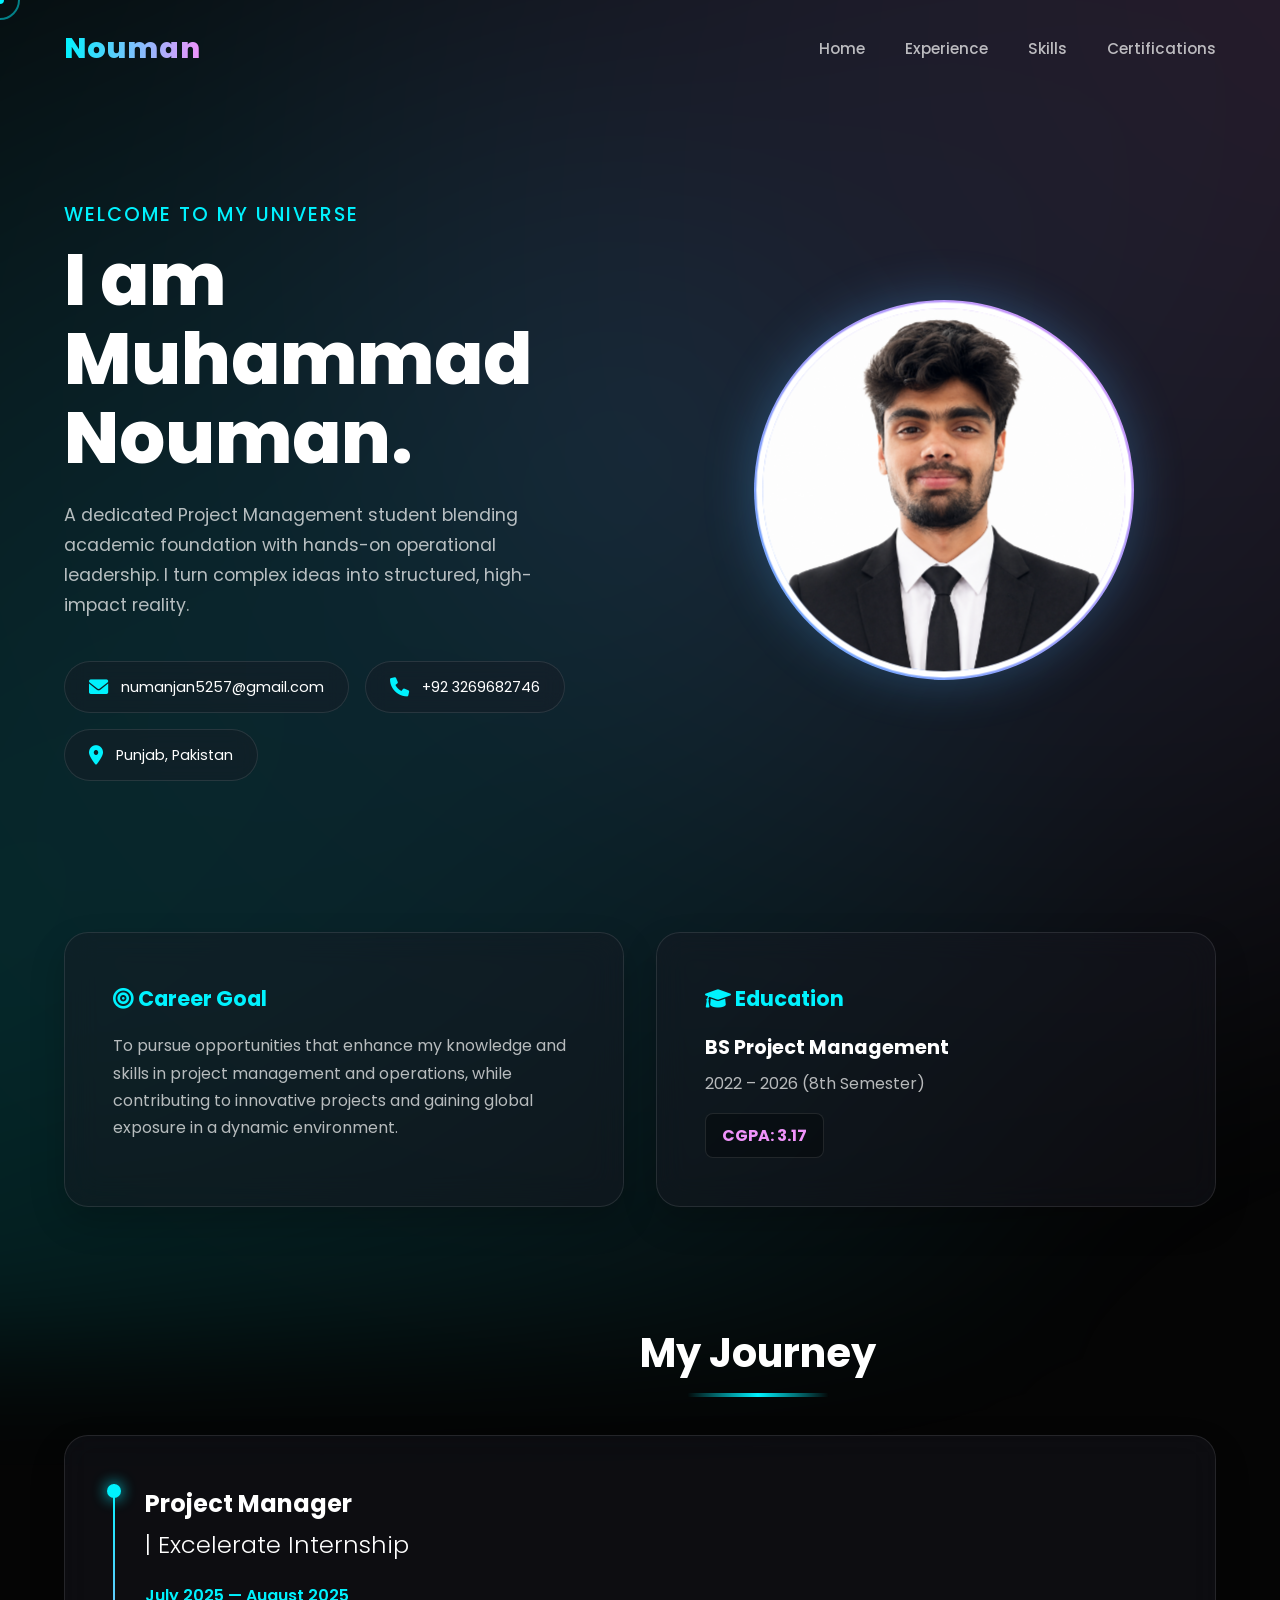
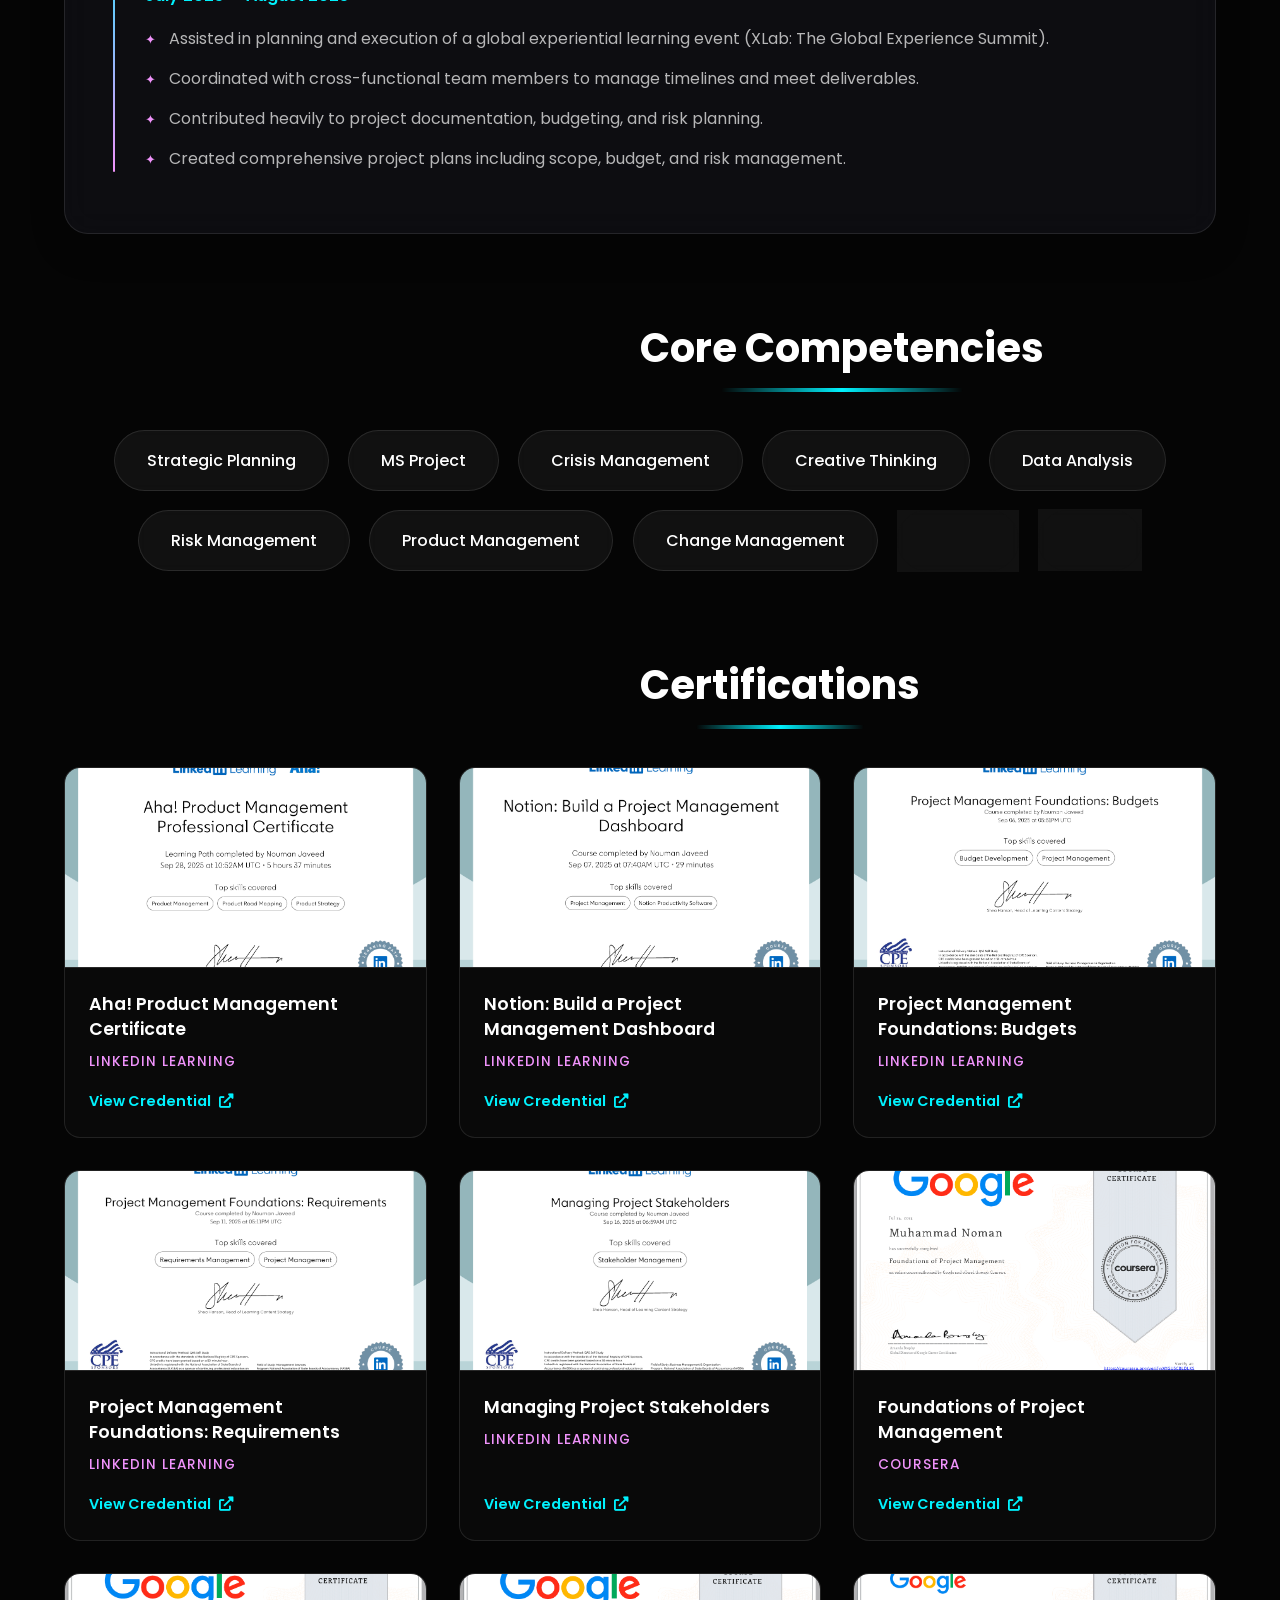
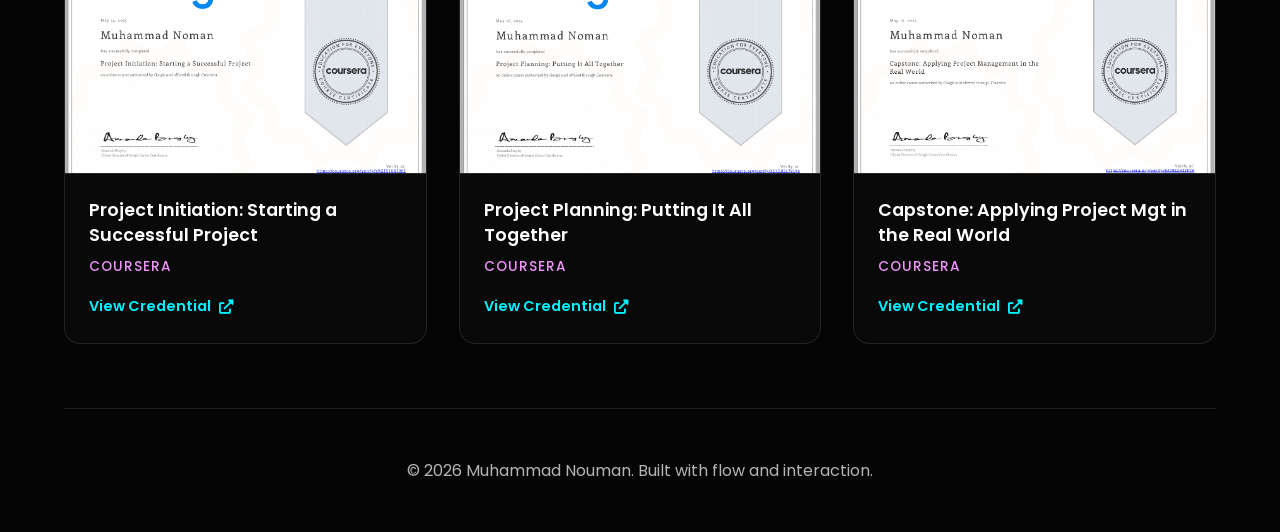
==== index.html @ cfd99d85 "Update index.html" ====
<!DOCTYPE html>
<html lang="en">
<head>
    <meta charset="UTF-8">
    <meta name="viewport" content="width=device-width, initial-scale=1.0">
    <title>Muhammad Nouman | Portfolio</title>
    <link href="https://cdnjs.cloudflare.com/ajax/libs/font-awesome/6.0.0/css/all.min.css" rel="stylesheet">
    <link href="https://fonts.googleapis.com/css2?family=Poppins:wght@300;400;500;600;700;800&display=swap" rel="stylesheet">
    <style>
        :root {
            --primary: #00f2fe;
            --secondary: #4facfe;
            --accent1: #f093fb;
            --accent2: #f5576c;
            --text-main: #ffffff;
            --text-muted: rgba(255, 255, 255, 0.7);
            --glass-bg: rgba(25, 25, 35, 0.4);
            --glass-border: rgba(255, 255, 255, 0.1);
        }

        * {
            margin: 0;
            padding: 0;
            box-sizing: border-box;
            font-family: 'Poppins', sans-serif;
            cursor: none;
        }

        html {
            scroll-behavior: smooth;
            overflow-x: hidden;
        }

        body {
            background-color: #050505;
            color: var(--text-main);
            line-height: 1.7;
            overflow-x: hidden;
            position: relative;
        }

        /* Animated Background */
        .bg-animation {
            position: fixed;
            top: -50%; left: -50%; width: 200%; height: 200%;
            background: radial-gradient(circle at 50% 50%, rgba(79, 172, 254, 0.15), transparent 60%),
                        radial-gradient(circle at 80% 20%, rgba(240, 147, 251, 0.15), transparent 50%),
                        radial-gradient(circle at 20% 80%, rgba(0, 242, 254, 0.15), transparent 50%);
            z-index: -1;
            animation: bgFlow 20s infinite linear alternate;
            filter: blur(60px);
        }

        @keyframes bgFlow {
            0% { transform: rotate(0deg) scale(1); }
            50% { transform: rotate(180deg) scale(1.2); }
            100% { transform: rotate(360deg) scale(1); }
        }

        /* Custom Interactive Cursor (Desktop Only) */
        .cursor-dot {
            width: 8px; height: 8px;
            background: var(--primary);
            border-radius: 50%;
            position: fixed;
            pointer-events: none;
            z-index: 9999;
            transform: translate(-50%, -50%);
            transition: width 0.2s, height 0.2s, background 0.2s;
        }
        .cursor-outline {
            width: 40px; height: 40px;
            border: 2px solid rgba(0, 242, 254, 0.5);
            border-radius: 50%;
            position: fixed;
            pointer-events: none;
            z-index: 9998;
            transform: translate(-50%, -50%);
            transition: width 0.2s, height 0.2s, border-color 0.2s;
            transition-timing-function: ease-out;
        }

        /* Disable custom cursor on touch devices (Mobile/Tablet) */
        @media (hover: none) and (pointer: coarse) {
            .cursor-dot, .cursor-outline { display: none !important; }
            * { cursor: auto !important; }
        }

        .container {
            max-width: 1200px;
            margin: 0 auto;
            padding: 0 1.5rem;
            position: relative;
        }

        /* Glassmorphism Header */
        header {
            position: fixed;
            top: 0; left: 0; width: 100%;
            padding: 1.5rem 0;
            z-index: 1000;
            transition: all 0.4s ease;
        }
        header.scrolled {
            background: rgba(10, 10, 15, 0.85);
            backdrop-filter: blur(20px);
            -webkit-backdrop-filter: blur(20px);
            border-bottom: 1px solid var(--glass-border);
            padding: 1rem 0;
        }
        nav {
            display: flex;
            justify-content: space-between;
            align-items: center;
        }
        .logo {
            font-size: 1.8rem;
            font-weight: 800;
            background: linear-gradient(to right, var(--primary), var(--accent1));
            -webkit-background-clip: text;
            -webkit-text-fill-color: transparent;
            letter-spacing: 1px;
        }
        .nav-links {
            display: flex;
            gap: 2.5rem;
            list-style: none;
        }
        .nav-links a {
            color: var(--text-muted);
            text-decoration: none;
            font-weight: 500;
            font-size: 0.95rem;
            transition: color 0.3s ease;
            position: relative;
        }
        .nav-links a::after {
            content: ''; position: absolute;
            bottom: -5px; left: 50%; width: 0; height: 2px;
            background: var(--primary);
            transition: all 0.3s ease;
            transform: translateX(-50%);
        }
        .nav-links a:hover { color: var(--text-main); }
        .nav-links a:hover::after { width: 100%; }

        /* Floating Hero Section */
        .hero {
            min-height: 100vh;
            display: flex;
            align-items: center;
            justify-content: space-between;
            padding-top: 80px;
            gap: 4rem;
        }

        .hero-text { flex: 1; }
        .hero-text h2 {
            font-size: 1.2rem;
            color: var(--primary);
            font-weight: 500;
            margin-bottom: 0.5rem;
            letter-spacing: 2px;
            text-transform: uppercase;
        }
        .hero-text h1 {
            font-size: 4.5rem;
            line-height: 1.1;
            font-weight: 800;
            margin-bottom: 1.5rem;
        }
        .hero-text p {
            font-size: 1.1rem;
            color: var(--text-muted);
            margin-bottom: 2.5rem;
            max-width: 90%;
        }

        .contact-pills {
            display: flex;
            flex-wrap: wrap;
            gap: 1rem;
        }
        .contact-pill {
            display: inline-flex;
            align-items: center;
            gap: 0.8rem;
            background: var(--glass-bg);
            border: 1px solid var(--glass-border);
            padding: 0.8rem 1.5rem;
            border-radius: 40px;
            font-size: 0.9rem;
            backdrop-filter: blur(10px);
            transition: all 0.3s ease;
        }
        .contact-pill i { color: var(--primary); font-size: 1.2rem; }
        .contact-pill:hover {
            transform: translateY(-5px);
            background: rgba(255, 255, 255, 0.1);
            border-color: var(--primary);
            box-shadow: 0 10px 20px rgba(0, 242, 254, 0.2);
        }

        /* 3D Interactive Profile Image */
        .hero-image-container {
            flex: 1;
            display: flex;
            justify-content: center;
            perspective: 1000px;
        }
        .profile-wrapper {
            width: 380px; height: 380px;
            border-radius: 50%;
            padding: 8px;
            background: linear-gradient(45deg, var(--primary), var(--secondary), var(--accent1), var(--accent2));
            background-size: 400% 400%;
            animation: gradientRing 8s ease infinite;
            box-shadow: 0 0 50px rgba(79, 172, 254, 0.3);
            transform-style: preserve-3d;
            transition: transform 0.1s ease;
        }
        .profile-img {
            width: 100%; height: 100%;
            border-radius: 50%;
            border: 6px solid #ffffff;
            object-fit: cover;
            transform: translateZ(30px);
        }

        /* Glass Panels */
        .section-title {
            font-size: 2.5rem;
            font-weight: 700;
            text-align: center;
            margin-bottom: 3rem;
            position: relative;
            display: inline-block;
            left: 50%;
            transform: translateX(-50%);
        }
        .section-title::after {
            content: '';
            position: absolute;
            bottom: -10px; left: 20%; width: 60%; height: 4px;
            background: linear-gradient(to right, transparent, var(--primary), transparent);
            border-radius: 2px;
        }

        .glass-panel {
            background: var(--glass-bg);
            backdrop-filter: blur(16px);
            -webkit-backdrop-filter: blur(16px);
            border: 1px solid var(--glass-border);
            border-radius: 24px;
            padding: 3rem;
            margin-bottom: 2rem;
            box-shadow: 0 15px 35px rgba(0,0,0,0.2);
            transition: transform 0.4s ease, box-shadow 0.4s ease;
        }
        .glass-panel:hover {
            transform: translateY(-5px);
            box-shadow: 0 20px 40px rgba(0, 242, 254, 0.1);
            border-color: rgba(0, 242, 254, 0.3);
        }

        /* Timeline */
        .timeline {
            position: relative;
            padding-left: 2rem;
        }
        .timeline::before {
            content: '';
            position: absolute;
            left: 0; top: 0; width: 2px; height: 100%;
            background: linear-gradient(to bottom, var(--primary), var(--accent1));
            border-radius: 2px;
        }
        .timeline-node {
            position: absolute;
            left: -6px; top: 0;
            width: 14px; height: 14px;
            background: var(--primary);
            border-radius: 50%;
            box-shadow: 0 0 15px var(--primary);
        }
        .timeline-content h3 { font-size: 1.5rem; margin-bottom: 0.2rem; }
        .timeline-content span { color: var(--primary); font-weight: 600; display: block; margin-bottom: 1rem; }
        .timeline-content ul { list-style: none; color: var(--text-muted); }
        .timeline-content li { margin-bottom: 0.8rem; position: relative; padding-left: 1.5rem; }
        .timeline-content li::before {
            content: '✦'; position: absolute; left: 0; color: var(--accent1); font-size: 0.8rem; top: 4px;
        }

        /* Skills */
        .skills-wrapper {
            display: flex;
            flex-wrap: wrap;
            gap: 1.2rem;
            justify-content: center;
        }
        .skill-bubble {
            background: rgba(255, 255, 255, 0.05);
            border: 1px solid rgba(255, 255, 255, 0.1);
            padding: 1rem 2rem;
            border-radius: 50px;
            font-size: 1rem;
            font-weight: 500;
            transition: all 0.4s cubic-bezier(0.175, 0.885, 0.32, 1.275);
            backdrop-filter: blur(5px);
        }
        .skill-bubble:hover {
            background: var(--primary);
            color: #000;
            transform: scale(1.1) translateY(-5px);
            box-shadow: 0 10px 20px rgba(0, 242, 254, 0.4);
            border-color: transparent;
        }

        /* Image-Ready Certifications Grid */
        .cert-grid {
            display: grid;
            grid-template-columns: repeat(auto-fit, minmax(320px, 1fr));
            gap: 2rem;
        }
        .cert-card {
            background: rgba(255, 255, 255, 0.02);
            border: 1px solid var(--glass-border);
            border-radius: 16px;
            overflow: hidden;
            display: flex;
            flex-direction: column;
            transition: all 0.4s ease;
        }
        .cert-card:hover {
            background: rgba(255, 255, 255, 0.05);
            transform: translateY(-8px);
            border-color: var(--accent1);
            box-shadow: 0 15px 30px rgba(240, 147, 251, 0.15);
        }
        
        .cert-image-wrapper {
            width: 100%;
            height: 200px;
            overflow: hidden;
            border-bottom: 1px solid var(--glass-border);
            position: relative;
            background-color: #111; 
            display: flex;
            align-items: center;
            justify-content: center;
        }
        
        .cert-image-wrapper i {
            font-size: 3rem;
            color: rgba(255,255,255,0.2);
            position: absolute;
            z-index: 1;
        }

        .cert-image-wrapper img {
            width: 100%;
            height: 100%;
            object-fit: cover;
            position: relative;
            z-index: 2;
            transition: transform 0.5s ease;
        }

        .cert-card:hover .cert-image-wrapper img {
            transform: scale(1.08);
        }

        .cert-info { 
            padding: 1.5rem; 
            display: flex;
            flex-direction: column;
            flex: 1;
        }
        .cert-info h4 { 
            font-size: 1.1rem; 
            font-weight: 600; 
            line-height: 1.4; 
            margin-bottom: 0.5rem; 
        }
        .cert-info p { 
            font-size: 0.85rem; 
            color: var(--accent1); 
            text-transform: uppercase; 
            letter-spacing: 1px; 
            font-weight: 500; 
            margin-bottom: 1rem;
        }
        
        .cert-link {
            margin-top: auto;
            display: inline-flex;
            align-items: center;
            gap: 0.5rem;
            color: var(--primary);
            text-decoration: none;
            font-size: 0.9rem;
            font-weight: 600;
            transition: color 0.3s;
        }
        .cert-link:hover {
            color: var(--text-main);
        }

        /* Scroll Animations */
        .reveal {
            opacity: 0;
            transform: translateY(40px);
            transition: all 0.8s cubic-bezier(0.16, 1, 0.3, 1);
        }
        .reveal.active {
            opacity: 1;
            transform: translateY(0);
        }
        .delay-1 { transition-delay: 0.1s; }
        .delay-2 { transition-delay: 0.2s; }

        footer {
            text-align: center;
            padding: 3rem 0;
            color: var(--text-muted);
            border-top: 1px solid var(--glass-border);
            margin-top: 4rem;
        }

        /* MOBILE RESPONSIVENESS FIXES */
        @media (max-width: 992px) {
            .hero { flex-direction: column-reverse; text-align: center; padding-top: 120px; gap: 2.5rem; }
            .hero-text p { max-width: 100%; margin: 0 auto 2rem auto; }
            .contact-pills { justify-content: center; }
            .nav-links { display: none; }
            .profile-wrapper { width: 300px; height: 300px; margin: 0 auto; }
            .grid-2-col { grid-template-columns: 1fr !important; }
        }

        @media (max-width: 768px) {
            .hero-text h1 { font-size: 3rem; }
            .section-title { font-size: 2rem; }
            .glass-panel { padding: 1.5rem; }
            .profile-wrapper { width: 250px; height: 250px; }
            .cert-grid { grid-template-columns: 1fr; }
            .timeline-content h3 { font-size: 1.2rem; }
        }
    </style>
</head>
<body>

    <div class="bg-animation"></div>

    <div class="cursor-dot" id="cursor-dot"></div>
    <div class="cursor-outline" id="cursor-outline"></div>

    <header id="header">
        <div class="container">
            <nav>
                <div class="logo">Nouman</div>
                <ul class="nav-links">
                    <li><a href="#home" class="hover-target">Home</a></li>
                    <li><a href="#experience" class="hover-target">Experience</a></li>
                    <li><a href="#skills" class="hover-target">Skills</a></li>
                    <li><a href="#certifications" class="hover-target">Certifications</a></li>
                </ul>
            </nav>
        </div>
    </header>

    <div class="container">
        <section class="hero" id="home">
            <div class="hero-text">
                <h2 class="reveal">Welcome to my universe</h2>
                <h1 class="reveal delay-1">I am Muhammad <br>Nouman.</h1>
                <p class="reveal delay-2">A dedicated Project Management student blending academic foundation with hands-on operational leadership. I turn complex ideas into structured, high-impact reality.</p>
                
                <div class="contact-pills reveal delay-2">
                    <a href="mailto:numanjan5257@gmail.com" style="text-decoration: none; color: inherit;">
                        <div class="contact-pill hover-target"><i class="fas fa-envelope"></i> numanjan5257@gmail.com</div>
                    </a>
                    <div class="contact-pill hover-target"><i class="fas fa-phone"></i> +92 3269682746</div>
                    <div class="contact-pill hover-target"><i class="fas fa-map-marker-alt"></i> Punjab, Pakistan</div>
                </div>
            </div>
            
            <div class="hero-image-container reveal">
                <div class="profile-wrapper" id="tilt-profile">
                    <img src="nouman.jpg" alt="Muhammad Nouman" class="profile-img">
                </div>
            </div>
        </section>

        <div class="grid-2-col" style="display: grid; grid-template-columns: 1fr 1fr; gap: 2rem; margin-top: 2rem;">
            <div class="glass-panel reveal hover-target">
                <h3 style="color: var(--primary); margin-bottom: 1rem; font-size: 1.3rem;"><i class="fas fa-bullseye"></i> Career Goal</h3>
                <p style="color: var(--text-muted);">To pursue opportunities that enhance my knowledge and skills in project management and operations, while contributing to innovative projects and gaining global exposure in a dynamic environment.</p>
            </div>
            <div class="glass-panel reveal delay-1 hover-target">
                <h3 style="color: var(--primary); margin-bottom: 1rem; font-size: 1.3rem;"><i class="fas fa-graduation-cap"></i> Education</h3>
                <h4 style="font-size: 1.2rem; margin-bottom: 0.3rem;">BS Project Management</h4>
                <p style="color: var(--text-muted); margin-bottom: 1rem;">2022 – 2026 (8th Semester)</p>
                <div style="background: rgba(0,0,0,0.3); padding: 0.5rem 1rem; border-radius: 8px; display: inline-block; border: 1px solid var(--glass-border);">
                    <span style="color: var(--accent1); font-weight: bold;">CGPA: 3.17</span>
                </div>
            </div>
        </div>

        <section style="margin-top: 5rem;" id="experience">
            <h2 class="section-title reveal">My Journey</h2>
            <div class="glass-panel reveal">
                <div class="timeline">
                    <div class="timeline-node"></div>
                    <div class="timeline-content">
                        <h3>Project Manager <span style="color: white; font-weight: 300;">| Excelerate Internship</span></h3>
                        <span>July 2025 — August 2025</span>
                        <ul>
                            <li>Assisted in planning and execution of a global experiential learning event (XLab: The Global Experience Summit).</li>
                            <li>Coordinated with cross-functional team members to manage timelines and meet deliverables.</li>
                            <li>Contributed heavily to project documentation, budgeting, and risk planning.</li>
                            <li>Created comprehensive project plans including scope, budget, and risk management.</li>
                        </ul>
                    </div>
                </div>
            </div>
        </section>

        <section style="margin-top: 5rem;" id="skills">
            <h2 class="section-title reveal">Core Competencies</h2>
            <div class="skills-wrapper reveal delay-1">
                <div class="skill-bubble hover-target">Strategic Planning</div>
                <div class="skill-bubble hover-target">MS Project</div>
                <div class="skill-bubble hover-target">Crisis Management</div>
                <div class="skill-bubble hover-target">Creative Thinking</div>
                <div class="skill-bubble hover-target">Data Analysis</div>
                <div class="skill-bubble hover-target">Risk Management</div>
                <div class="skill-bubble hover-target">Product Management</div>
                <div class="skill-bubble hover-target">Change Management</div>
                <div class="skill-bubble hover-target" style="border-color: var(--accent1);">English</div>
                <div class="skill-bubble hover-target" style="border-color: var(--accent1);">Urdu</div>
            </div>
        </section>

        <section style="margin-top: 5rem;" id="certifications">
            <h2 class="section-title reveal">Certifications</h2>
            <div class="cert-grid">
                
                <div class="cert-card reveal hover-target">
                    <div class="cert-image-wrapper">
                        <i class="fas fa-image"></i>
                        <img src="Cert1.jpg" alt="Aha! Product Management Certificate" onerror="this.style.display='none'"> 
                    </div>
                    <div class="cert-info">
                        <h4>Aha! Product Management Certificate</h4>
                        <p>LinkedIn Learning</p>
                        <a href="#" class="cert-link hover-target">View Credential <i class="fas fa-external-link-alt"></i></a>
                    </div>
                </div>

                <div class="cert-card reveal delay-1 hover-target">
                    <div class="cert-image-wrapper">
                        <i class="fas fa-image"></i>
                        <img src="Cert2.jpg" alt="Notion Dashboard Certificate" onerror="this.style.display='none'">
                    </div>
                    <div class="cert-info">
                        <h4>Notion: Build a Project Management Dashboard</h4>
                        <p>LinkedIn Learning</p>
                        <a href="#" class="cert-link hover-target">View Credential <i class="fas fa-external-link-alt"></i></a>
                    </div>
                </div>

                <div class="cert-card reveal delay-2 hover-target">
                    <div class="cert-image-wrapper">
                        <i class="fas fa-image"></i>
                        <img src="Cert3.jpg" alt="Budgets Certificate" onerror="this.style.display='none'">
                    </div>
                    <div class="cert-info">
                        <h4>Project Management Foundations: Budgets</h4>
                        <p>LinkedIn Learning</p>
                        <a href="#" class="cert-link hover-target">View Credential <i class="fas fa-external-link-alt"></i></a>
                    </div>
                </div>

                <div class="cert-card reveal hover-target">
                    <div class="cert-image-wrapper">
                        <i class="fas fa-image"></i>
                        <img src="Cert4.jpg" alt="Requirements Certificate" onerror="this.style.display='none'">
                    </div>
                    <div class="cert-info">
                        <h4>Project Management Foundations: Requirements</h4>
                        <p>LinkedIn Learning</p>
                        <a href="#" class="cert-link hover-target">View Credential <i class="fas fa-external-link-alt"></i></a>
                    </div>
                </div>

                <div class="cert-card reveal delay-1 hover-target">
                    <div class="cert-image-wrapper">
                        <i class="fas fa-image"></i>
                        <img src="Cert5.jpg" alt="Stakeholders Certificate" onerror="this.style.display='none'">
                    </div>
                    <div class="cert-info">
                        <h4>Managing Project Stakeholders</h4>
                        <p>LinkedIn Learning</p>
                        <a href="#" class="cert-link hover-target">View Credential <i class="fas fa-external-link-alt"></i></a>
                    </div>
                </div>

                <div class="cert-card reveal delay-2 hover-target">
                    <div class="cert-image-wrapper">
                        <i class="fas fa-image"></i>
                        <img src="Cert6.jpg" alt="Foundations Coursera Certificate" onerror="this.style.display='none'">
                    </div>
                    <div class="cert-info">
                        <h4>Foundations of Project Management</h4>
                        <p>Coursera</p>
                        <a href="#" class="cert-link hover-target">View Credential <i class="fas fa-external-link-alt"></i></a>
                    </div>
                </div>

                <div class="cert-card reveal hover-target">
                    <div class="cert-image-wrapper">
                        <i class="fas fa-image"></i>
                        <img src="Cert7.jpg" alt="Project Initiation Certificate" onerror="this.style.display='none'">
                    </div>
                    <div class="cert-info">
                        <h4>Project Initiation: Starting a Successful Project</h4>
                        <p>Coursera</p>
                        <a href="#" class="cert-link hover-target">View Credential <i class="fas fa-external-link-alt"></i></a>
                    </div>
                </div>

                <div class="cert-card reveal delay-1 hover-target">
                    <div class="cert-image-wrapper">
                        <i class="fas fa-image"></i>
                        <img src="Cert8.jpg" alt="Project Planning Certificate" onerror="this.style.display='none'">
                    </div>
                    <div class="cert-info">
                        <h4>Project Planning: Putting It All Together</h4>
                        <p>Coursera</p>
                        <a href="#" class="cert-link hover-target">View Credential <i class="fas fa-external-link-alt"></i></a>
                    </div>
                </div>

                <div class="cert-card reveal delay-2 hover-target">
                    <div class="cert-image-wrapper">
                        <i class="fas fa-image"></i>
                        <img src="Cert9.jpg" alt="Capstone Certificate" onerror="this.style.display='none'">
                    </div>
                    <div class="cert-info">
                        <h4>Capstone: Applying Project Mgt in the Real World</h4>
                        <p>Coursera</p>
                        <a href="#" class="cert-link hover-target">View Credential <i class="fas fa-external-link-alt"></i></a>
                    </div>
                </div>

            </div>
        </section>

        <footer>
            <p>© 2026 Muhammad Nouman. Built with flow and interaction.</p>
        </footer>
    </div>

    <script>
        // Check if device is touch screen
        const isTouchDevice = ('ontouchstart' in window) || (navigator.maxTouchPoints > 0) || (navigator.msMaxTouchPoints > 0);

        // 1. Custom Cursor Logic (Only run if not on touch device)
        if (!isTouchDevice) {
            const cursorDot = document.getElementById("cursor-dot");
            const cursorOutline = document.getElementById("cursor-outline");
            const hoverTargets = document.querySelectorAll('.hover-target, a, .skill-bubble');

            window.addEventListener("mousemove", function (e) {
                const posX = e.clientX;
                const posY = e.clientY;
                cursorDot.style.left = `${posX}px`;
                cursorDot.style.top = `${posY}px`;
                cursorOutline.animate({ left: `${posX}px`, top: `${posY}px` }, { duration: 500, fill: "forwards" });
            });

            hoverTargets.forEach(target => {
                target.addEventListener("mouseenter", () => {
                    cursorOutline.style.width = "60px";
                    cursorOutline.style.height = "60px";
                    cursorOutline.style.borderColor = "rgba(240, 147, 251, 0.8)";
                    cursorDot.style.transform = "translate(-50%, -50%) scale(1.5)";
                });
                target.addEventListener("mouseleave", () => {
                    cursorOutline.style.width = "40px";
                    cursorOutline.style.height = "40px";
                    cursorOutline.style.borderColor = "rgba(0, 242, 254, 0.5)";
                    cursorDot.style.transform = "translate(-50%, -50%) scale(1)";
                });
            });

            // 2. 3D Tilt Effect on Profile Picture (Desktop Only)
            const profileCard = document.getElementById('tilt-profile');
            const container = document.querySelector('.hero-image-container');

            container.addEventListener('mousemove', (e) => {
                const rect = profileCard.getBoundingClientRect();
                const x = e.clientX - rect.left;
                const y = e.clientY - rect.top; 
                const centerX = rect.width / 2;
                const centerY = rect.height / 2;
                const rotateX = ((y - centerY) / centerY) * -15;
                const rotateY = ((x - centerX) / centerX) * 15;
                profileCard.style.transform = `rotateX(${rotateX}deg) rotateY(${rotateY}deg)`;
            });

            container.addEventListener('mouseleave', () => {
                profileCard.style.transform = `rotateX(0deg) rotateY(0deg)`;
            });
        }

        // 3. Sticky Glass Header
        window.addEventListener('scroll', () => {
            const header = document.getElementById('header');
            if (window.scrollY > 50) {
                header.classList.add('scrolled');
            } else {
                header.classList.remove('scrolled');
            }
        });

        // 4. Smooth Scroll Reveal Animations
        function reveal() {
            var reveals = document.querySelectorAll(".reveal");
            for (var i = 0; i < reveals.length; i++) {
                var windowHeight = window.innerHeight;
                var elementTop = reveals[i].getBoundingClientRect().top;
                var elementVisible = 100;
                if (elementTop < windowHeight - elementVisible) {
                    reveals[i].classList.add("active");
                }
            }
        }
        window.addEventListener("scroll", reveal);
        reveal();
    </script>
</body>
</html>
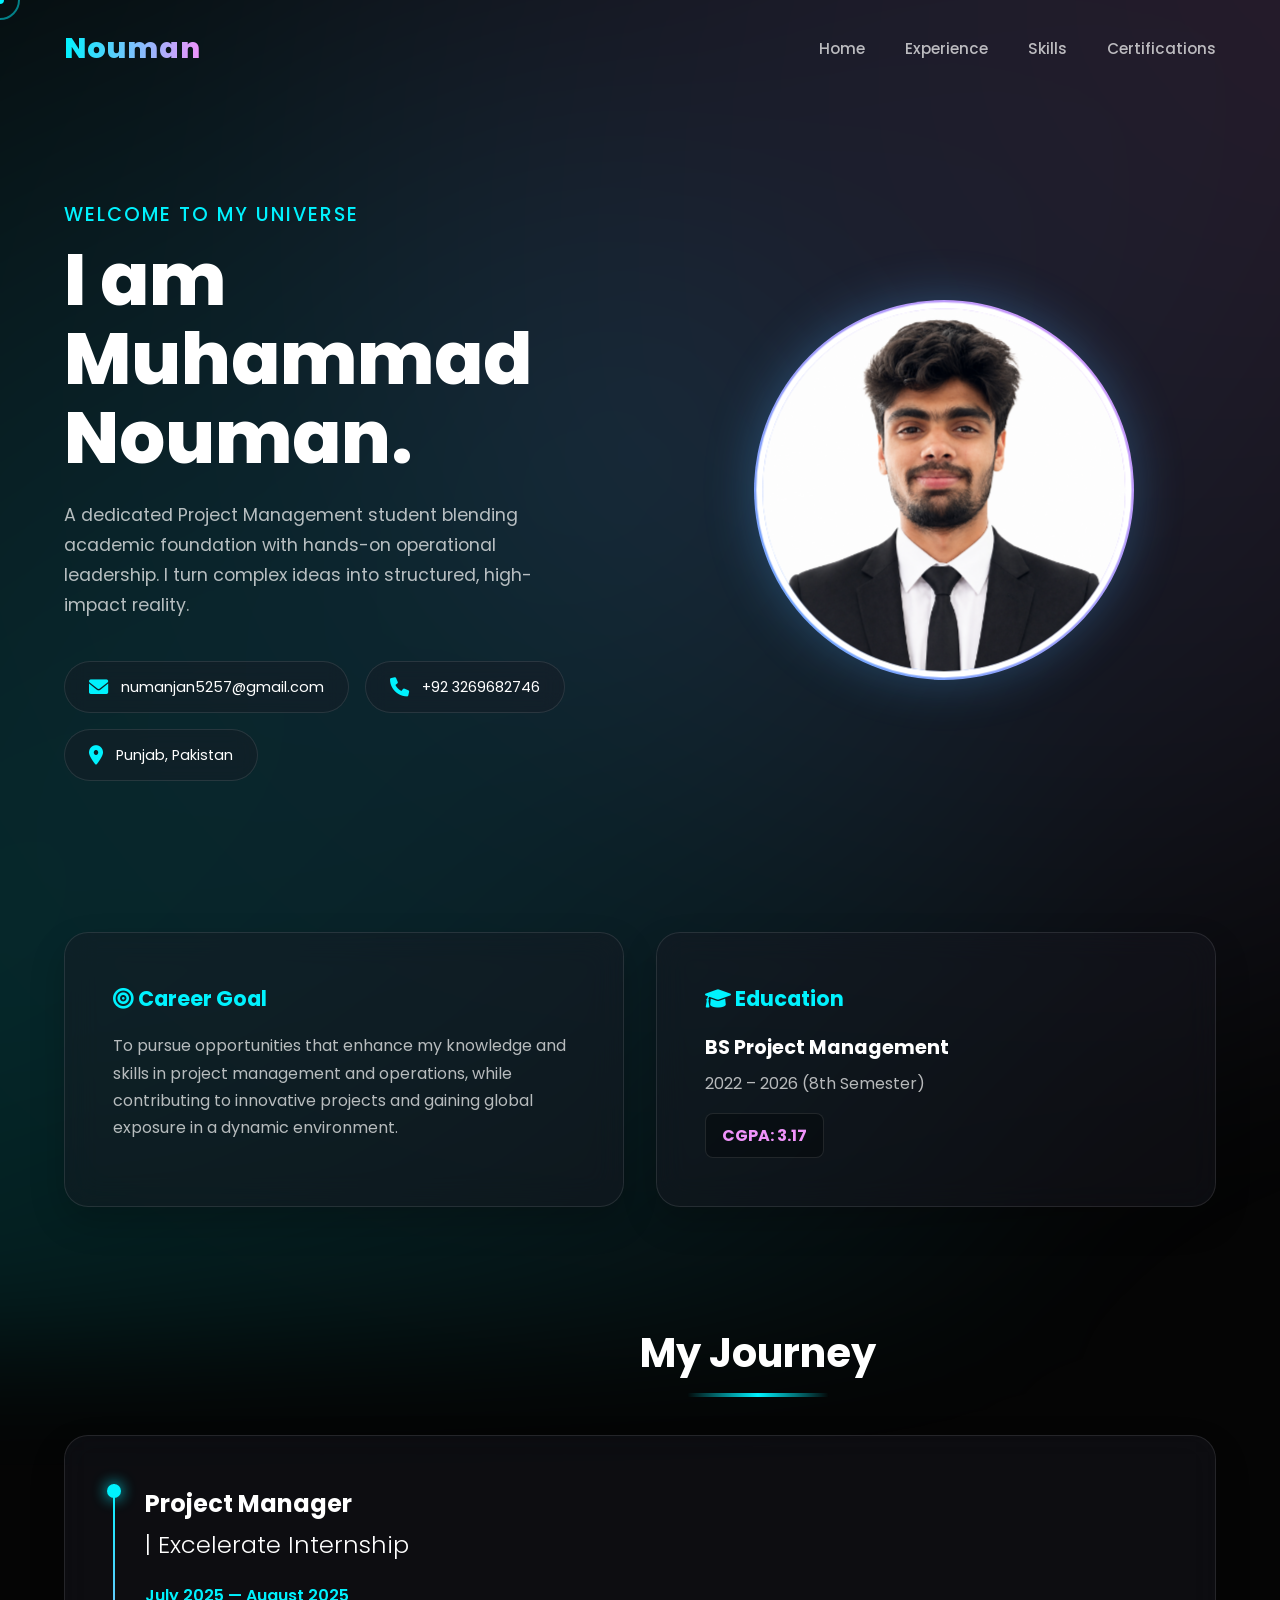
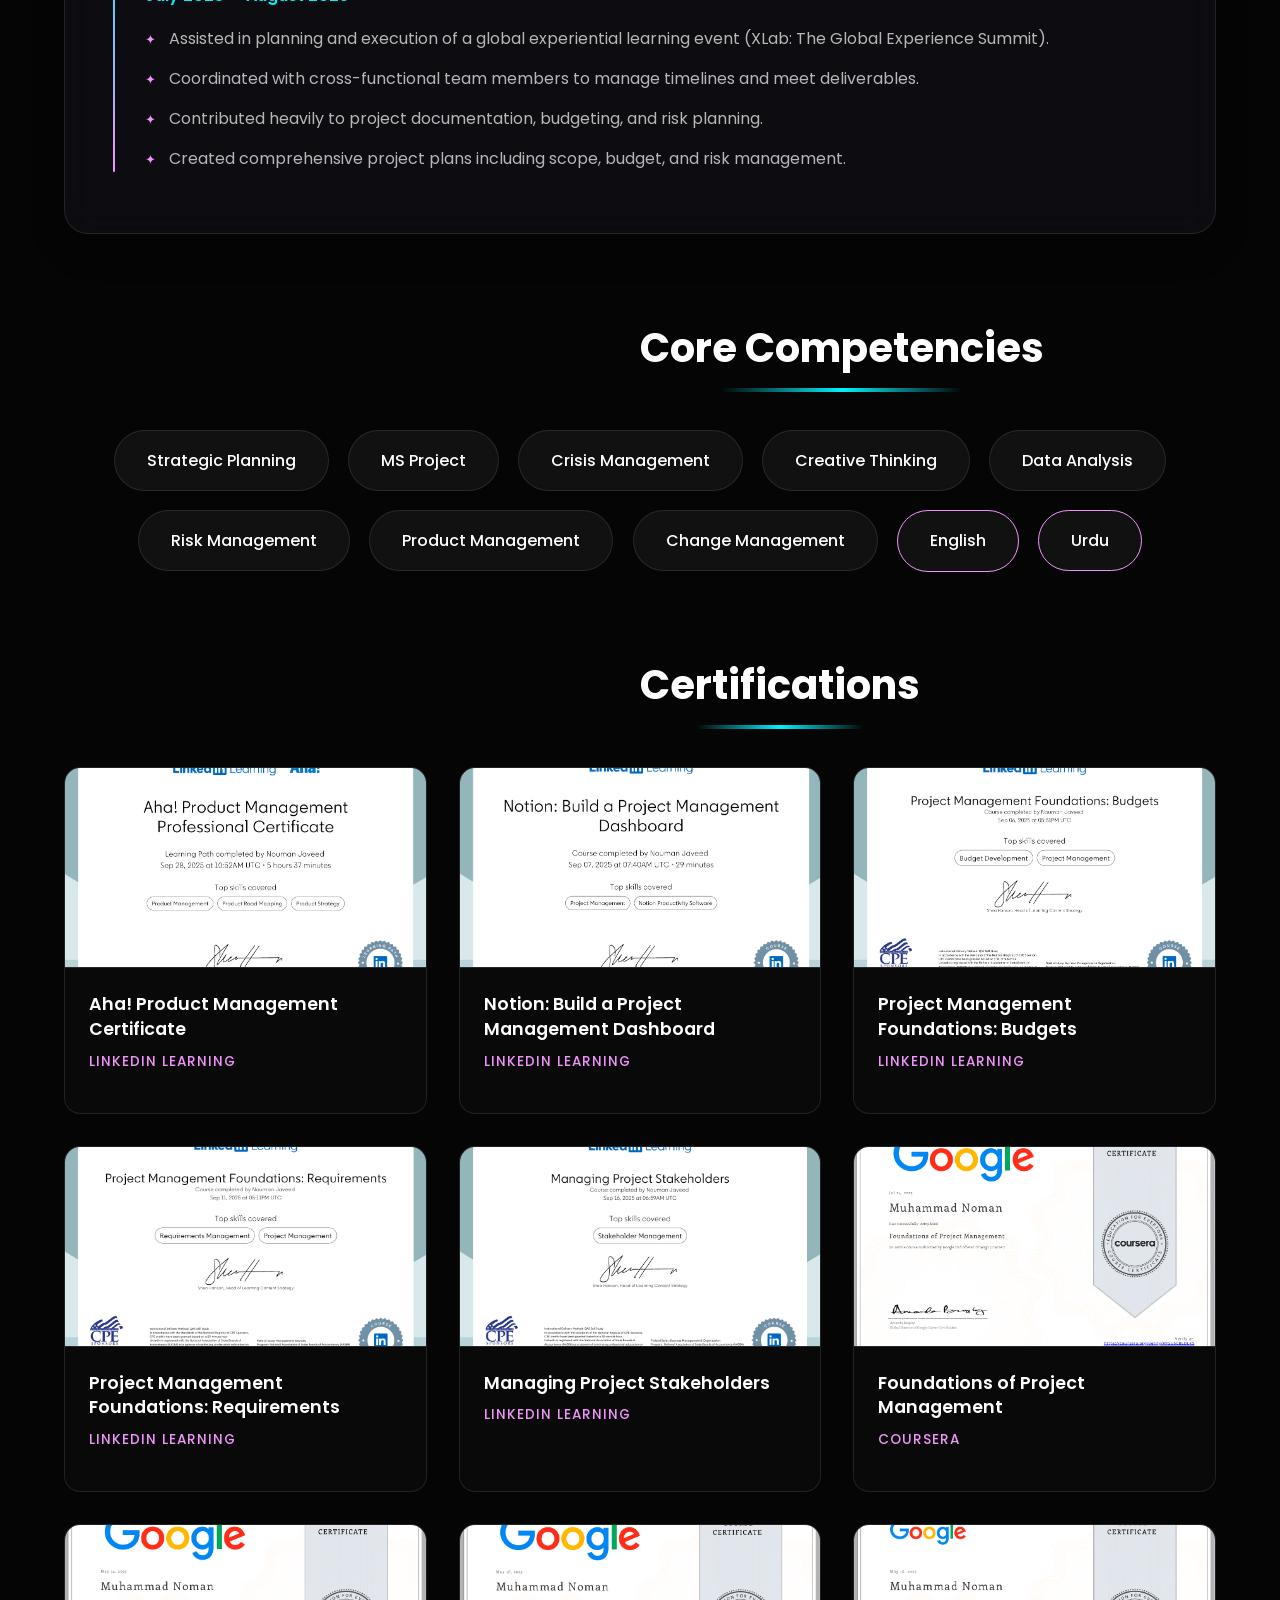
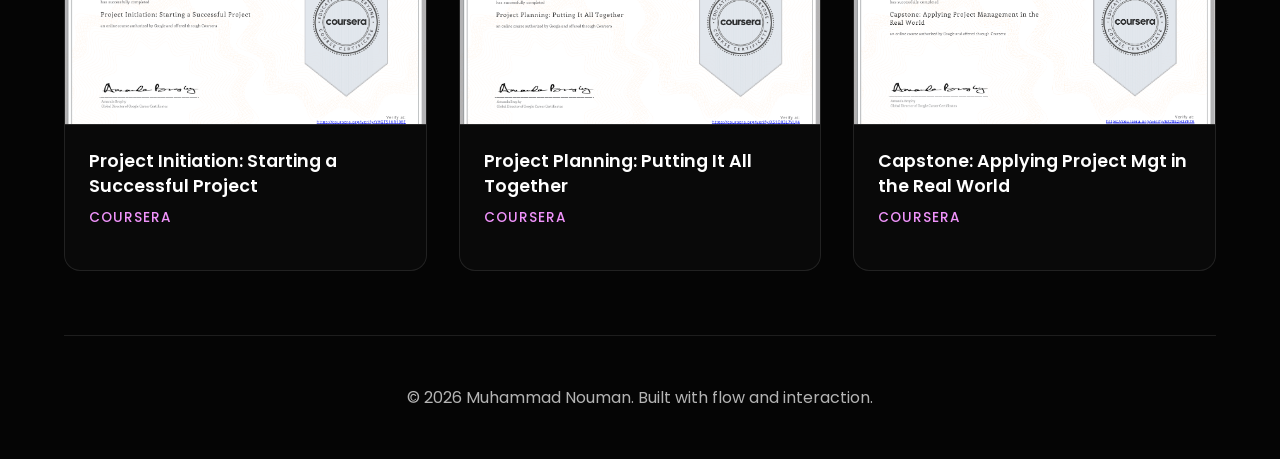
==== commit 71d6724e: "Update index.html" ====
--- a/index.html
+++ b/index.html
@@ -23,7 +23,7 @@
             padding: 0;
             box-sizing: border-box;
             font-family: 'Poppins', sans-serif;
-            cursor: none;
+            cursor: none; /* Hide default cursor for custom one on desktop */
         }
 
         html {
@@ -350,7 +350,35 @@
             justify-content: center;
         }
         
-        .cert-image-wrapper i {
+        /* New Hover Overlay for Images */
+        .cert-image-overlay {
+            position: absolute;
+            top: 0; left: 0; width: 100%; height: 100%;
+            background: rgba(0, 0, 0, 0.5);
+            display: flex;
+            align-items: center;
+            justify-content: center;
+            opacity: 0;
+            transition: opacity 0.3s ease;
+            z-index: 3;
+        }
+        
+        .cert-image-overlay i {
+            color: #fff;
+            font-size: 2.5rem;
+            transform: scale(0.5);
+            transition: transform 0.3s cubic-bezier(0.175, 0.885, 0.32, 1.275);
+        }
+
+        .cert-image-wrapper:hover .cert-image-overlay {
+            opacity: 1;
+        }
+        
+        .cert-image-wrapper:hover .cert-image-overlay i {
+            transform: scale(1);
+        }
+
+        .cert-image-wrapper .placeholder-icon {
             font-size: 3rem;
             color: rgba(255,255,255,0.2);
             position: absolute;
@@ -406,6 +434,62 @@
             color: var(--text-main);
         }
 
+        /* --- NEW MODAL (LIGHTBOX) STYLES --- */
+        .modal {
+            display: none; /* Hidden by default */
+            align-items: center;
+            justify-content: center;
+            position: fixed;
+            z-index: 10000;
+            left: 0;
+            top: 0;
+            width: 100%;
+            height: 100%;
+            background-color: rgba(0, 0, 0, 0.9);
+            backdrop-filter: blur(10px);
+            -webkit-backdrop-filter: blur(10px);
+            opacity: 0;
+            transition: opacity 0.3s ease;
+        }
+
+        .modal.show {
+            display: flex;
+            opacity: 1;
+        }
+
+        .modal-content {
+            max-width: 90%;
+            max-height: 85vh;
+            border-radius: 12px;
+            box-shadow: 0 0 40px rgba(0, 242, 254, 0.2);
+            transform: scale(0.8);
+            transition: transform 0.3s cubic-bezier(0.175, 0.885, 0.32, 1.275);
+            object-fit: contain;
+        }
+
+        .modal.show .modal-content {
+            transform: scale(1);
+        }
+
+        .close-modal {
+            position: absolute;
+            top: 30px;
+            right: 40px;
+            color: #fff;
+            font-size: 40px;
+            font-weight: bold;
+            transition: 0.3s;
+            z-index: 10001;
+        }
+
+        .close-modal:hover,
+        .close-modal:focus {
+            color: var(--primary);
+            text-decoration: none;
+            cursor: pointer;
+            transform: scale(1.2);
+        }
+
         /* Scroll Animations */
         .reveal {
             opacity: 0;
@@ -444,6 +528,7 @@
             .profile-wrapper { width: 250px; height: 250px; }
             .cert-grid { grid-template-columns: 1fr; }
             .timeline-content h3 { font-size: 1.2rem; }
+            .close-modal { top: 15px; right: 20px; font-size: 30px; } /* Adjust close button for mobile */
         }
     </style>
 </head>
@@ -546,110 +631,110 @@
             <div class="cert-grid">
                 
                 <div class="cert-card reveal hover-target">
-                    <div class="cert-image-wrapper">
-                        <i class="fas fa-image"></i>
+                    <div class="cert-image-wrapper hover-target">
+                        <i class="fas fa-image placeholder-icon"></i>
+                        <div class="cert-image-overlay"><i class="fas fa-search-plus"></i></div>
                         <img src="Cert1.jpg" alt="Aha! Product Management Certificate" onerror="this.style.display='none'"> 
                     </div>
                     <div class="cert-info">
                         <h4>Aha! Product Management Certificate</h4>
                         <p>LinkedIn Learning</p>
-                        <a href="#" class="cert-link hover-target">View Credential <i class="fas fa-external-link-alt"></i></a>
                     </div>
                 </div>
 
                 <div class="cert-card reveal delay-1 hover-target">
-                    <div class="cert-image-wrapper">
-                        <i class="fas fa-image"></i>
+                    <div class="cert-image-wrapper hover-target">
+                        <i class="fas fa-image placeholder-icon"></i>
+                        <div class="cert-image-overlay"><i class="fas fa-search-plus"></i></div>
                         <img src="Cert2.jpg" alt="Notion Dashboard Certificate" onerror="this.style.display='none'">
                     </div>
                     <div class="cert-info">
                         <h4>Notion: Build a Project Management Dashboard</h4>
                         <p>LinkedIn Learning</p>
-                        <a href="#" class="cert-link hover-target">View Credential <i class="fas fa-external-link-alt"></i></a>
                     </div>
                 </div>
 
                 <div class="cert-card reveal delay-2 hover-target">
-                    <div class="cert-image-wrapper">
-                        <i class="fas fa-image"></i>
+                    <div class="cert-image-wrapper hover-target">
+                        <i class="fas fa-image placeholder-icon"></i>
+                        <div class="cert-image-overlay"><i class="fas fa-search-plus"></i></div>
                         <img src="Cert3.jpg" alt="Budgets Certificate" onerror="this.style.display='none'">
                     </div>
                     <div class="cert-info">
                         <h4>Project Management Foundations: Budgets</h4>
                         <p>LinkedIn Learning</p>
-                        <a href="#" class="cert-link hover-target">View Credential <i class="fas fa-external-link-alt"></i></a>
                     </div>
                 </div>
 
                 <div class="cert-card reveal hover-target">
-                    <div class="cert-image-wrapper">
-                        <i class="fas fa-image"></i>
+                    <div class="cert-image-wrapper hover-target">
+                        <i class="fas fa-image placeholder-icon"></i>
+                        <div class="cert-image-overlay"><i class="fas fa-search-plus"></i></div>
                         <img src="Cert4.jpg" alt="Requirements Certificate" onerror="this.style.display='none'">
                     </div>
                     <div class="cert-info">
                         <h4>Project Management Foundations: Requirements</h4>
                         <p>LinkedIn Learning</p>
-                        <a href="#" class="cert-link hover-target">View Credential <i class="fas fa-external-link-alt"></i></a>
                     </div>
                 </div>
 
                 <div class="cert-card reveal delay-1 hover-target">
-                    <div class="cert-image-wrapper">
-                        <i class="fas fa-image"></i>
+                    <div class="cert-image-wrapper hover-target">
+                        <i class="fas fa-image placeholder-icon"></i>
+                        <div class="cert-image-overlay"><i class="fas fa-search-plus"></i></div>
                         <img src="Cert5.jpg" alt="Stakeholders Certificate" onerror="this.style.display='none'">
                     </div>
                     <div class="cert-info">
                         <h4>Managing Project Stakeholders</h4>
                         <p>LinkedIn Learning</p>
-                        <a href="#" class="cert-link hover-target">View Credential <i class="fas fa-external-link-alt"></i></a>
                     </div>
                 </div>
 
                 <div class="cert-card reveal delay-2 hover-target">
-                    <div class="cert-image-wrapper">
-                        <i class="fas fa-image"></i>
+                    <div class="cert-image-wrapper hover-target">
+                        <i class="fas fa-image placeholder-icon"></i>
+                        <div class="cert-image-overlay"><i class="fas fa-search-plus"></i></div>
                         <img src="Cert6.jpg" alt="Foundations Coursera Certificate" onerror="this.style.display='none'">
                     </div>
                     <div class="cert-info">
                         <h4>Foundations of Project Management</h4>
                         <p>Coursera</p>
-                        <a href="#" class="cert-link hover-target">View Credential <i class="fas fa-external-link-alt"></i></a>
                     </div>
                 </div>
 
                 <div class="cert-card reveal hover-target">
-                    <div class="cert-image-wrapper">
-                        <i class="fas fa-image"></i>
+                    <div class="cert-image-wrapper hover-target">
+                        <i class="fas fa-image placeholder-icon"></i>
+                        <div class="cert-image-overlay"><i class="fas fa-search-plus"></i></div>
                         <img src="Cert7.jpg" alt="Project Initiation Certificate" onerror="this.style.display='none'">
                     </div>
                     <div class="cert-info">
                         <h4>Project Initiation: Starting a Successful Project</h4>
                         <p>Coursera</p>
-                        <a href="#" class="cert-link hover-target">View Credential <i class="fas fa-external-link-alt"></i></a>
                     </div>
                 </div>
 
                 <div class="cert-card reveal delay-1 hover-target">
-                    <div class="cert-image-wrapper">
-                        <i class="fas fa-image"></i>
+                    <div class="cert-image-wrapper hover-target">
+                        <i class="fas fa-image placeholder-icon"></i>
+                        <div class="cert-image-overlay"><i class="fas fa-search-plus"></i></div>
                         <img src="Cert8.jpg" alt="Project Planning Certificate" onerror="this.style.display='none'">
                     </div>
                     <div class="cert-info">
                         <h4>Project Planning: Putting It All Together</h4>
                         <p>Coursera</p>
-                        <a href="#" class="cert-link hover-target">View Credential <i class="fas fa-external-link-alt"></i></a>
                     </div>
                 </div>
 
                 <div class="cert-card reveal delay-2 hover-target">
-                    <div class="cert-image-wrapper">
-                        <i class="fas fa-image"></i>
+                    <div class="cert-image-wrapper hover-target">
+                        <i class="fas fa-image placeholder-icon"></i>
+                        <div class="cert-image-overlay"><i class="fas fa-search-plus"></i></div>
                         <img src="Cert9.jpg" alt="Capstone Certificate" onerror="this.style.display='none'">
                     </div>
                     <div class="cert-info">
                         <h4>Capstone: Applying Project Mgt in the Real World</h4>
                         <p>Coursera</p>
-                        <a href="#" class="cert-link hover-target">View Credential <i class="fas fa-external-link-alt"></i></a>
                     </div>
                 </div>
 
@@ -661,6 +746,11 @@
         </footer>
     </div>
 
+    <div id="imageModal" class="modal">
+        <span class="close-modal">&times;</span>
+        <img class="modal-content" id="expandedImg">
+    </div>
+
     <script>
         // Check if device is touch screen
         const isTouchDevice = ('ontouchstart' in window) || (navigator.maxTouchPoints > 0) || (navigator.msMaxTouchPoints > 0);
@@ -669,7 +759,9 @@
         if (!isTouchDevice) {
             const cursorDot = document.getElementById("cursor-dot");
             const cursorOutline = document.getElementById("cursor-outline");
-            const hoverTargets = document.querySelectorAll('.hover-target, a, .skill-bubble');
+            
+            // Added .cert-image-wrapper to hover targets so the cursor expands over images
+            const hoverTargets = document.querySelectorAll('.hover-target, a, .skill-bubble, .cert-image-wrapper');
 
             window.addEventListener("mousemove", function (e) {
                 const posX = e.clientX;
@@ -737,7 +829,41 @@
             }
         }
         window.addEventListener("scroll", reveal);
-        reveal();
+        reveal(); // Trigger immediately on load
+
+        // 5. Lightbox Modal Logic for Certificates
+        const modal = document.getElementById("imageModal");
+        const modalImg = document.getElementById("expandedImg");
+        const closeBtn = document.querySelector(".close-modal");
+        
+        // Select all image wrappers
+        const certWrappers = document.querySelectorAll(".cert-image-wrapper");
+
+        certWrappers.forEach(wrapper => {
+            wrapper.addEventListener("click", function() {
+                // Find the actual image inside the clicked wrapper
+                const imgInside = this.querySelector("img");
+                
+                // Only open modal if the image source actually loaded (is not hidden)
+                if(imgInside && imgInside.style.display !== 'none') {
+                    modal.classList.add("show");
+                    modalImg.src = imgInside.src;
+                }
+            });
+        });
+
+        // Close when clicking the X
+        closeBtn.addEventListener("click", function() {
+            modal.classList.remove("show");
+        });
+
+        // Close when clicking anywhere on the dark background
+        modal.addEventListener("click", function(e) {
+            if (e.target === modal) {
+                modal.classList.remove("show");
+            }
+        });
+
     </script>
 </body>
 </html>
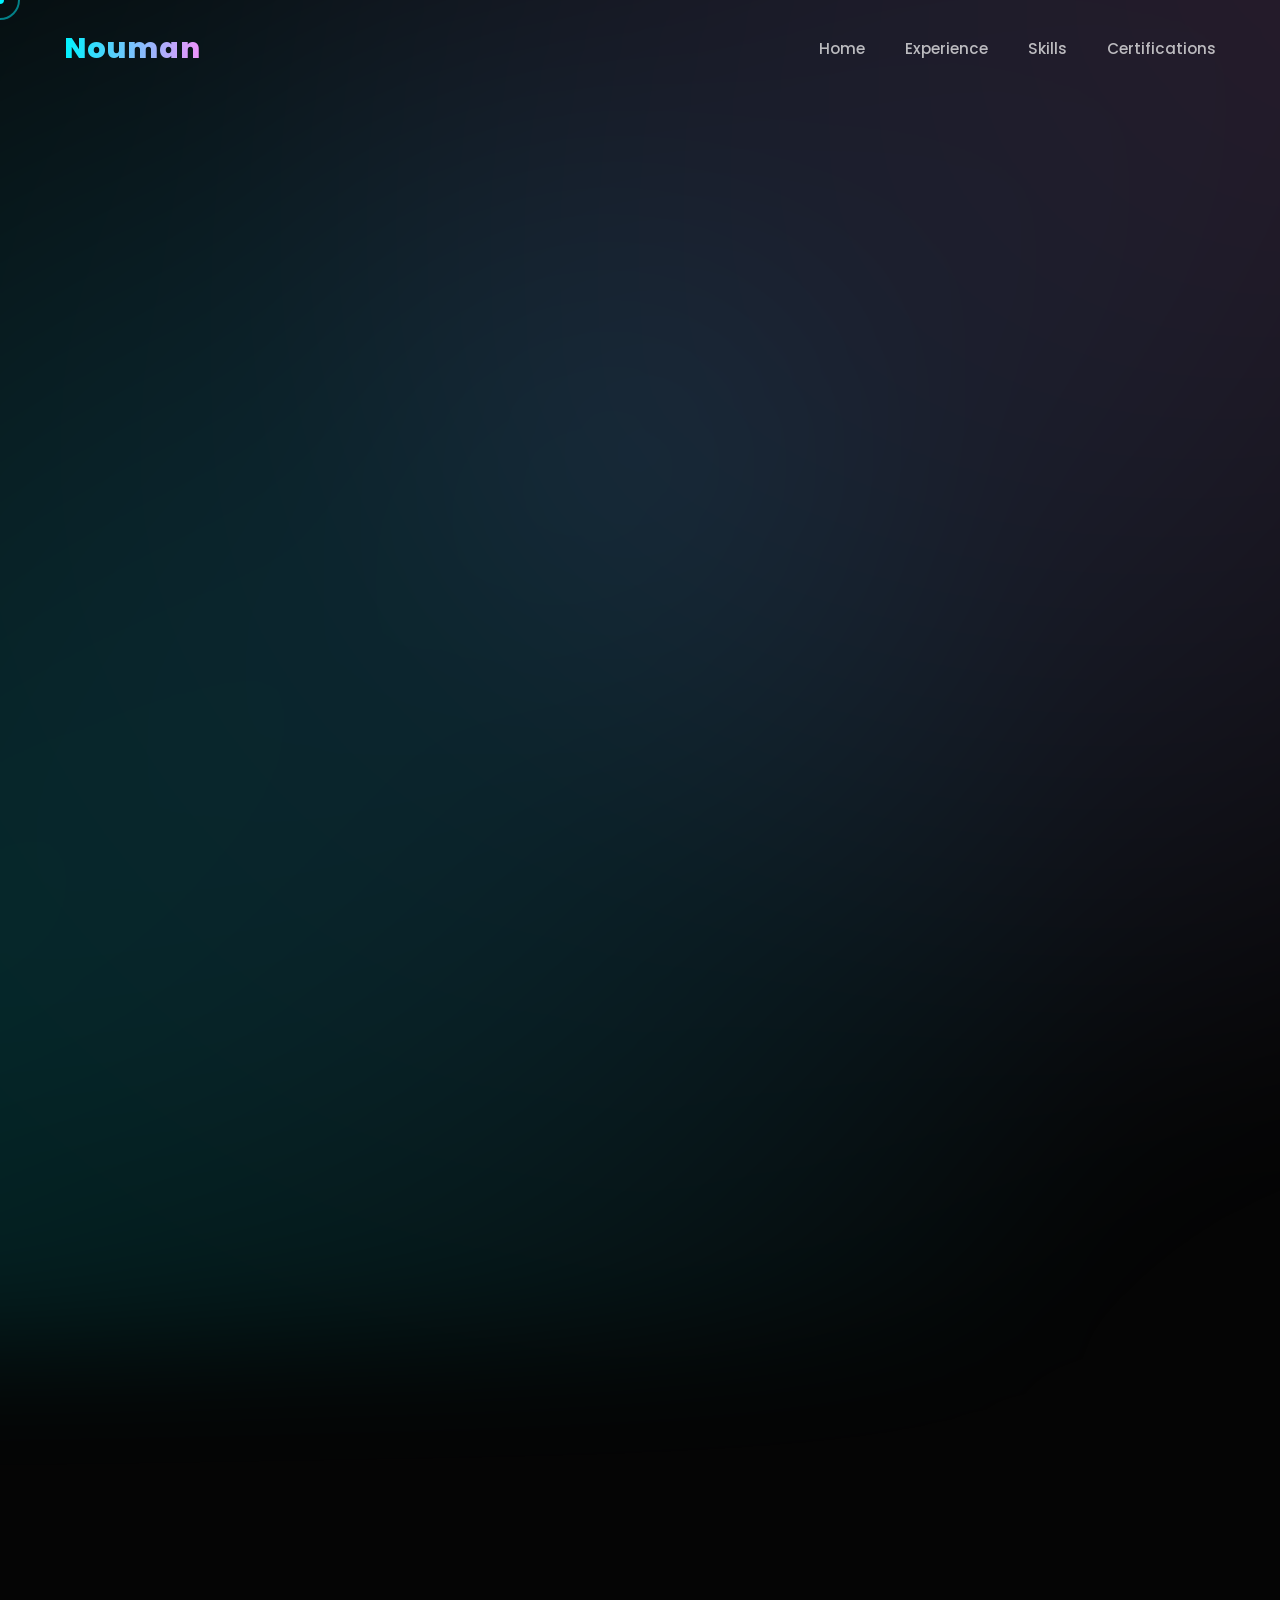
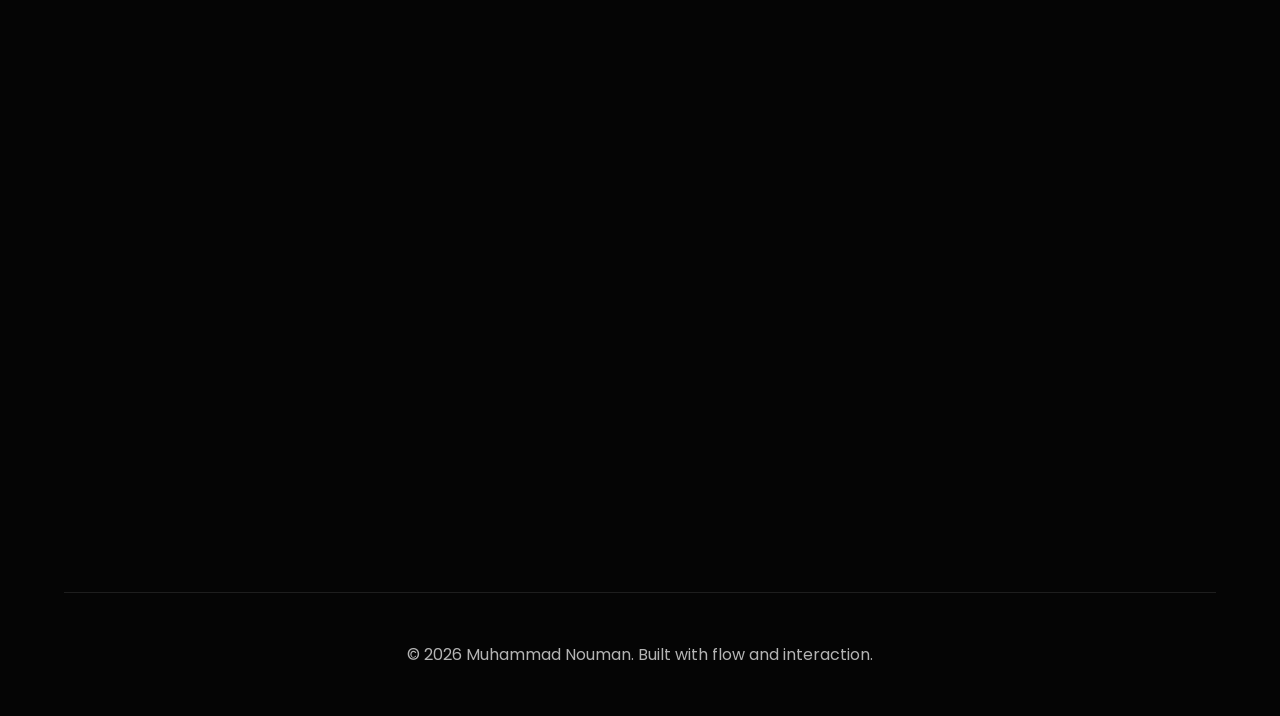
==== commit 7720f49f: "Update index.html" ====
--- a/index.html
+++ b/index.html
@@ -348,6 +348,7 @@
             display: flex;
             align-items: center;
             justify-content: center;
+            cursor: pointer;
         }
         
         /* New Hover Overlay for Images */
@@ -419,24 +420,9 @@
             margin-bottom: 1rem;
         }
         
-        .cert-link {
-            margin-top: auto;
-            display: inline-flex;
-            align-items: center;
-            gap: 0.5rem;
-            color: var(--primary);
-            text-decoration: none;
-            font-size: 0.9rem;
-            font-weight: 600;
-            transition: color 0.3s;
-        }
-        .cert-link:hover {
-            color: var(--text-main);
-        }
-
-        /* --- NEW MODAL (LIGHTBOX) STYLES --- */
+        /* MODAL (LIGHTBOX) STYLES */
         .modal {
-            display: none; /* Hidden by default */
+            display: none; 
             align-items: center;
             justify-content: center;
             position: fixed;
@@ -480,13 +466,11 @@
             font-weight: bold;
             transition: 0.3s;
             z-index: 10001;
-        }
-
-        .close-modal:hover,
-        .close-modal:focus {
+            cursor: pointer;
+        }
+
+        .close-modal:hover {
             color: var(--primary);
-            text-decoration: none;
-            cursor: pointer;
             transform: scale(1.2);
         }
 
@@ -528,7 +512,7 @@
             .profile-wrapper { width: 250px; height: 250px; }
             .cert-grid { grid-template-columns: 1fr; }
             .timeline-content h3 { font-size: 1.2rem; }
-            .close-modal { top: 15px; right: 20px; font-size: 30px; } /* Adjust close button for mobile */
+            .close-modal { top: 15px; right: 20px; font-size: 30px; }
         }
     </style>
 </head>
@@ -621,8 +605,14 @@
                 <div class="skill-bubble hover-target">Risk Management</div>
                 <div class="skill-bubble hover-target">Product Management</div>
                 <div class="skill-bubble hover-target">Change Management</div>
-                <div class="skill-bubble hover-target" style="border-color: var(--accent1);">English</div>
-                <div class="skill-bubble hover-target" style="border-color: var(--accent1);">Urdu</div>
+            </div>
+        </section>
+
+        <section style="margin-top: 5rem;" id="languages">
+            <h2 class="section-title reveal">Languages</h2>
+            <div class="skills-wrapper reveal delay-1">
+                <div class="skill-bubble hover-target" style="border-color: var(--accent1); background: rgba(240, 147, 251, 0.05);">English</div>
+                <div class="skill-bubble hover-target" style="border-color: var(--accent1); background: rgba(240, 147, 251, 0.05);">Urdu</div>
             </div>
         </section>
 
@@ -768,102 +758,4 @@
                 const posY = e.clientY;
                 cursorDot.style.left = `${posX}px`;
                 cursorDot.style.top = `${posY}px`;
-                cursorOutline.animate({ left: `${posX}px`, top: `${posY}px` }, { duration: 500, fill: "forwards" });
-            });
-
-            hoverTargets.forEach(target => {
-                target.addEventListener("mouseenter", () => {
-                    cursorOutline.style.width = "60px";
-                    cursorOutline.style.height = "60px";
-                    cursorOutline.style.borderColor = "rgba(240, 147, 251, 0.8)";
-                    cursorDot.style.transform = "translate(-50%, -50%) scale(1.5)";
-                });
-                target.addEventListener("mouseleave", () => {
-                    cursorOutline.style.width = "40px";
-                    cursorOutline.style.height = "40px";
-                    cursorOutline.style.borderColor = "rgba(0, 242, 254, 0.5)";
-                    cursorDot.style.transform = "translate(-50%, -50%) scale(1)";
-                });
-            });
-
-            // 2. 3D Tilt Effect on Profile Picture (Desktop Only)
-            const profileCard = document.getElementById('tilt-profile');
-            const container = document.querySelector('.hero-image-container');
-
-            container.addEventListener('mousemove', (e) => {
-                const rect = profileCard.getBoundingClientRect();
-                const x = e.clientX - rect.left;
-                const y = e.clientY - rect.top; 
-                const centerX = rect.width / 2;
-                const centerY = rect.height / 2;
-                const rotateX = ((y - centerY) / centerY) * -15;
-                const rotateY = ((x - centerX) / centerX) * 15;
-                profileCard.style.transform = `rotateX(${rotateX}deg) rotateY(${rotateY}deg)`;
-            });
-
-            container.addEventListener('mouseleave', () => {
-                profileCard.style.transform = `rotateX(0deg) rotateY(0deg)`;
-            });
-        }
-
-        // 3. Sticky Glass Header
-        window.addEventListener('scroll', () => {
-            const header = document.getElementById('header');
-            if (window.scrollY > 50) {
-                header.classList.add('scrolled');
-            } else {
-                header.classList.remove('scrolled');
-            }
-        });
-
-        // 4. Smooth Scroll Reveal Animations
-        function reveal() {
-            var reveals = document.querySelectorAll(".reveal");
-            for (var i = 0; i < reveals.length; i++) {
-                var windowHeight = window.innerHeight;
-                var elementTop = reveals[i].getBoundingClientRect().top;
-                var elementVisible = 100;
-                if (elementTop < windowHeight - elementVisible) {
-                    reveals[i].classList.add("active");
-                }
-            }
-        }
-        window.addEventListener("scroll", reveal);
-        reveal(); // Trigger immediately on load
-
-        // 5. Lightbox Modal Logic for Certificates
-        const modal = document.getElementById("imageModal");
-        const modalImg = document.getElementById("expandedImg");
-        const closeBtn = document.querySelector(".close-modal");
-        
-        // Select all image wrappers
-        const certWrappers = document.querySelectorAll(".cert-image-wrapper");
-
-        certWrappers.forEach(wrapper => {
-            wrapper.addEventListener("click", function() {
-                // Find the actual image inside the clicked wrapper
-                const imgInside = this.querySelector("img");
-                
-                // Only open modal if the image source actually loaded (is not hidden)
-                if(imgInside && imgInside.style.display !== 'none') {
-                    modal.classList.add("show");
-                    modalImg.src = imgInside.src;
-                }
-            });
-        });
-
-        // Close when clicking the X
-        closeBtn.addEventListener("click", function() {
-            modal.classList.remove("show");
-        });
-
-        // Close when clicking anywhere on the dark background
-        modal.addEventListener("click", function(e) {
-            if (e.target === modal) {
-                modal.classList.remove("show");
-            }
-        });
-
-    </script>
-</body>
-</html>
+                cursorOutline.animate({ left: `${posX}px`, top: `${posY}px
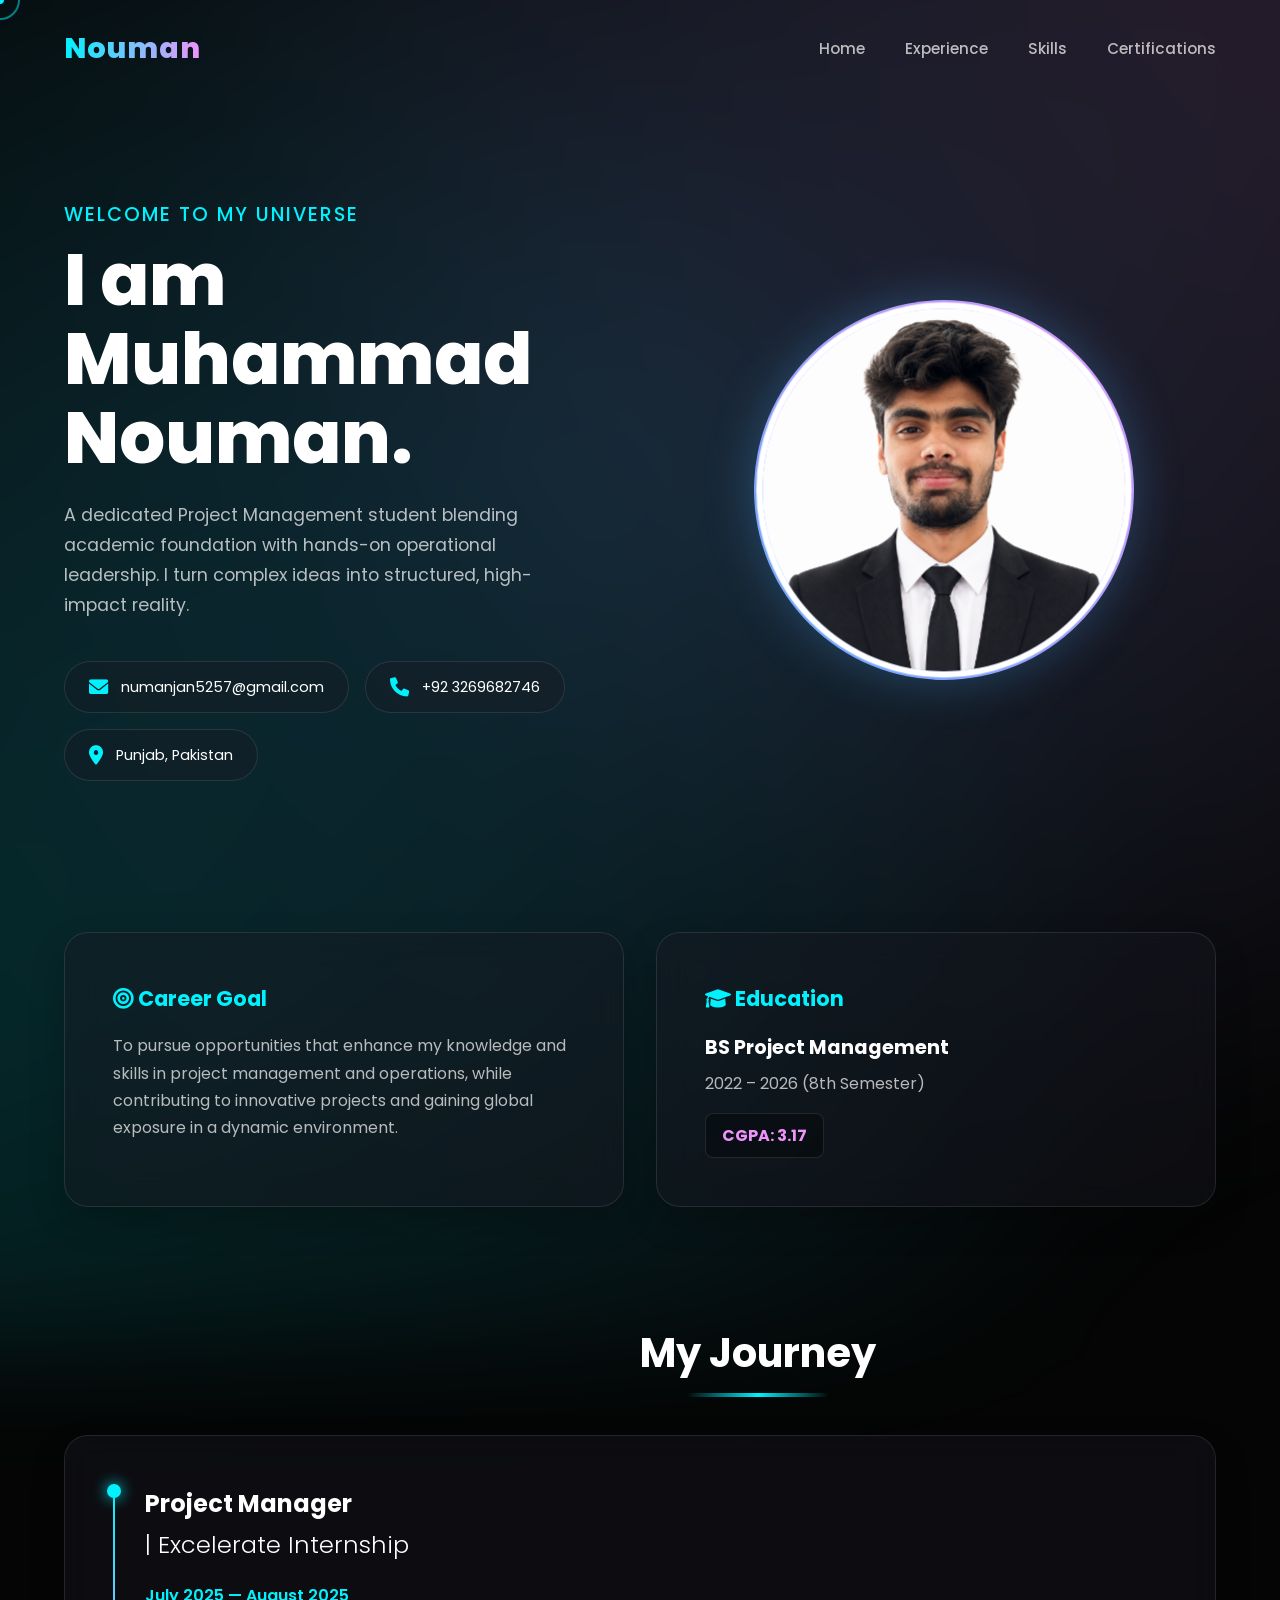
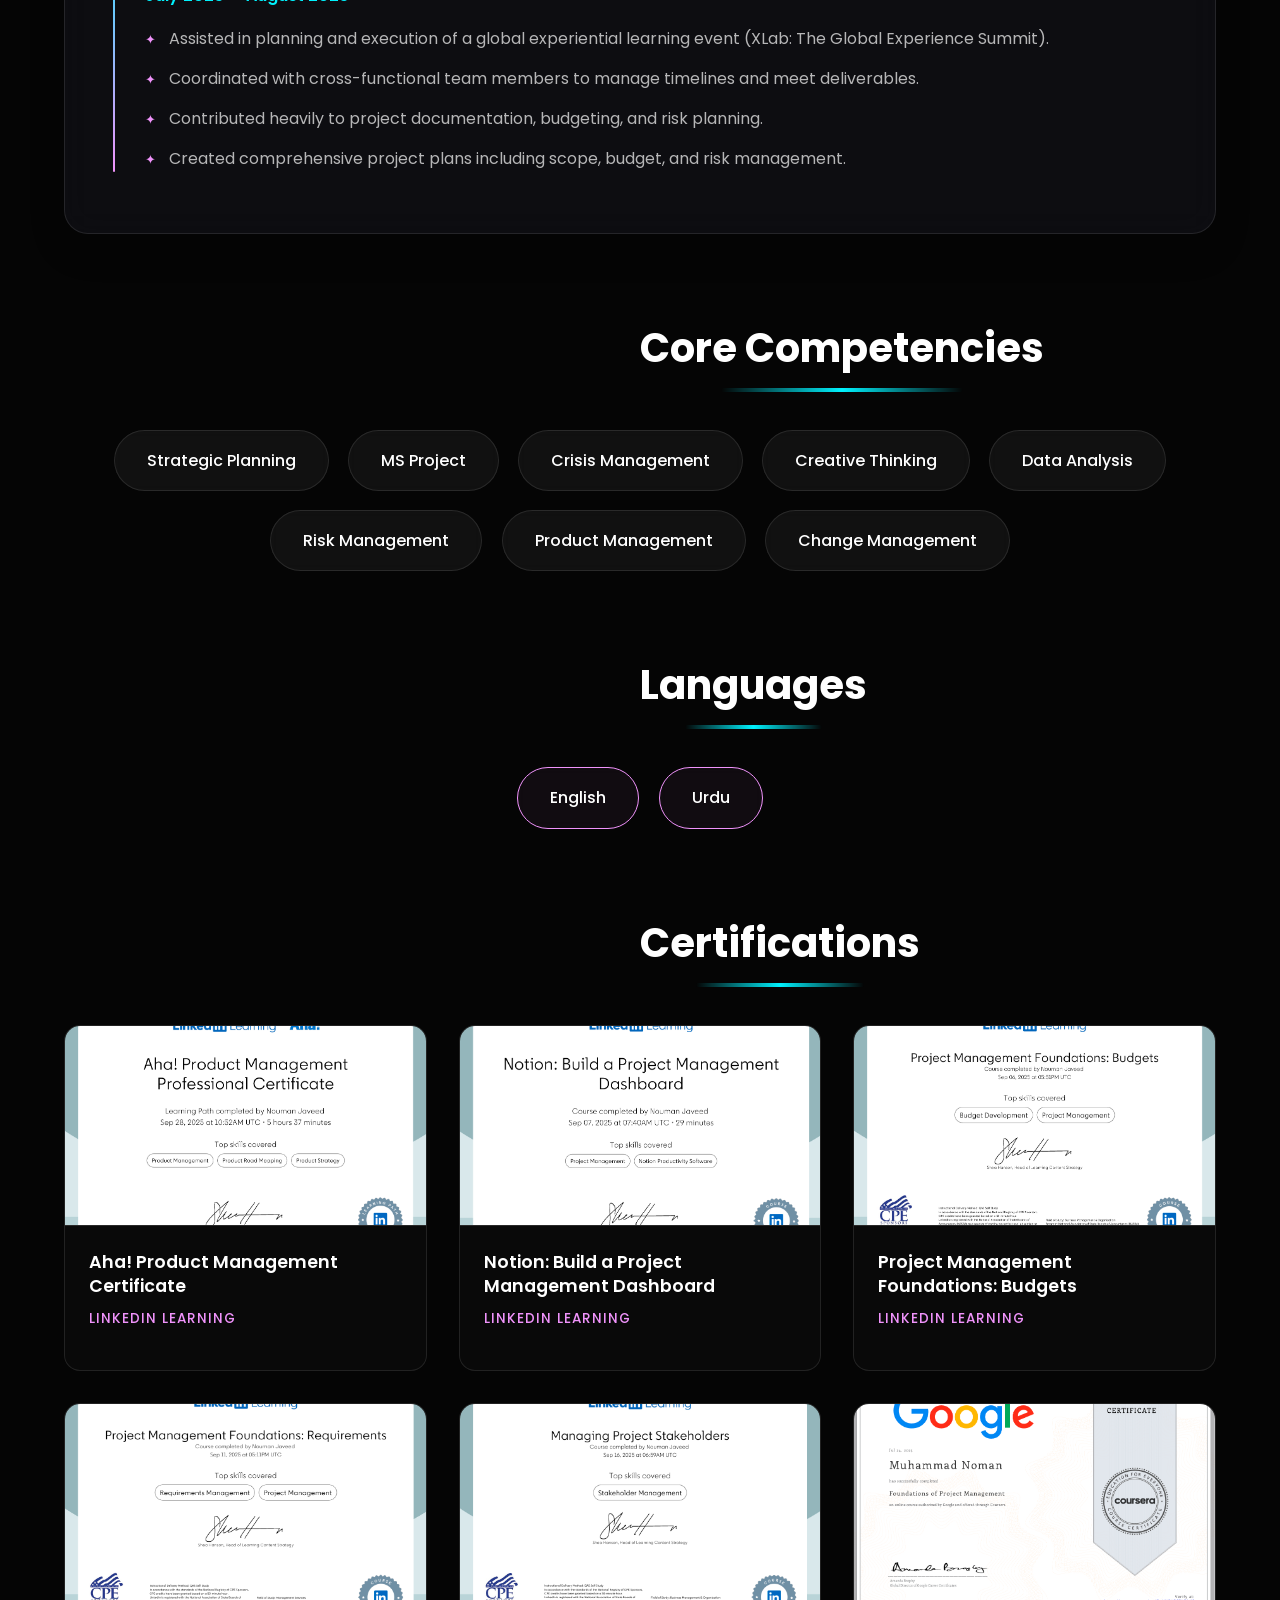
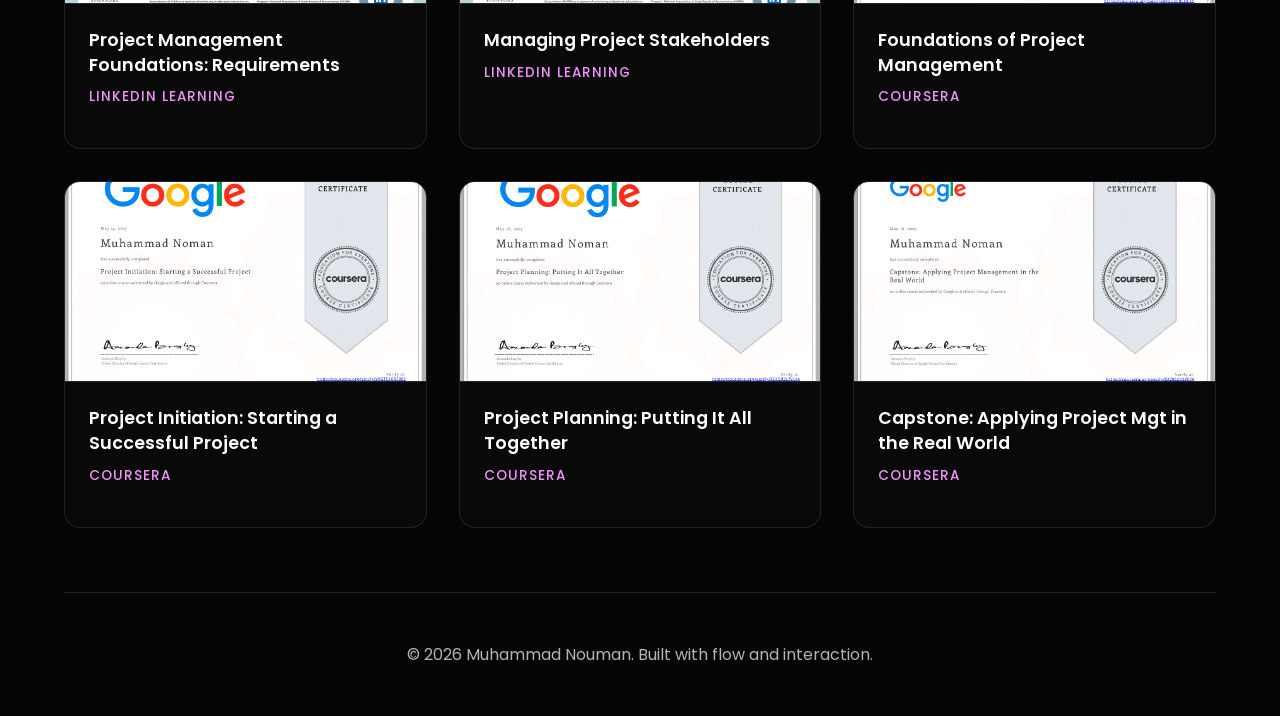
==== commit 32f975d2: "Update index.html" ====
--- a/index.html
+++ b/index.html
@@ -144,6 +144,19 @@
         .nav-links a:hover { color: var(--text-main); }
         .nav-links a:hover::after { width: 100%; }
 
+        /* Initial Load Animations (Fail-safe) */
+        @keyframes loadFadeUp {
+            from { opacity: 0; transform: translateY(40px); }
+            to { opacity: 1; transform: translateY(0); }
+        }
+        .fade-in {
+            opacity: 0;
+            animation: loadFadeUp 0.8s cubic-bezier(0.16, 1, 0.3, 1) forwards;
+        }
+        .delay-1 { animation-delay: 0.1s; }
+        .delay-2 { animation-delay: 0.2s; }
+        .delay-3 { animation-delay: 0.3s; }
+
         /* Floating Hero Section */
         .hero {
             min-height: 100vh;
@@ -227,6 +240,12 @@
             transform: translateZ(30px);
         }
 
+        @keyframes gradientRing {
+            0% { background-position: 0% 50%; }
+            50% { background-position: 100% 50%; }
+            100% { background-position: 0% 50%; }
+        }
+
         /* Glass Panels */
         .section-title {
             font-size: 2.5rem;
@@ -351,7 +370,7 @@
             cursor: pointer;
         }
         
-        /* New Hover Overlay for Images */
+        /* Hover Overlay for Images */
         .cert-image-overlay {
             position: absolute;
             top: 0; left: 0; width: 100%; height: 100%;
@@ -371,13 +390,8 @@
             transition: transform 0.3s cubic-bezier(0.175, 0.885, 0.32, 1.275);
         }
 
-        .cert-image-wrapper:hover .cert-image-overlay {
-            opacity: 1;
-        }
-        
-        .cert-image-wrapper:hover .cert-image-overlay i {
-            transform: scale(1);
-        }
+        .cert-image-wrapper:hover .cert-image-overlay { opacity: 1; }
+        .cert-image-wrapper:hover .cert-image-overlay i { transform: scale(1); }
 
         .cert-image-wrapper .placeholder-icon {
             font-size: 3rem;
@@ -394,10 +408,7 @@
             z-index: 2;
             transition: transform 0.5s ease;
         }
-
-        .cert-card:hover .cert-image-wrapper img {
-            transform: scale(1.08);
-        }
+        .cert-card:hover .cert-image-wrapper img { transform: scale(1.08); }
 
         .cert-info { 
             padding: 1.5rem; 
@@ -453,9 +464,7 @@
             object-fit: contain;
         }
 
-        .modal.show .modal-content {
-            transform: scale(1);
-        }
+        .modal.show .modal-content { transform: scale(1); }
 
         .close-modal {
             position: absolute;
@@ -468,13 +477,9 @@
             z-index: 10001;
             cursor: pointer;
         }
-
-        .close-modal:hover {
-            color: var(--primary);
-            transform: scale(1.2);
-        }
-
-        /* Scroll Animations */
+        .close-modal:hover { color: var(--primary); transform: scale(1.2); }
+
+        /* Scroll Reveal Animation */
         .reveal {
             opacity: 0;
             transform: translateY(40px);
@@ -484,8 +489,6 @@
             opacity: 1;
             transform: translateY(0);
         }
-        .delay-1 { transition-delay: 0.1s; }
-        .delay-2 { transition-delay: 0.2s; }
 
         footer {
             text-align: center;
@@ -502,7 +505,6 @@
             .contact-pills { justify-content: center; }
             .nav-links { display: none; }
             .profile-wrapper { width: 300px; height: 300px; margin: 0 auto; }
-            .grid-2-col { grid-template-columns: 1fr !important; }
         }
 
         @media (max-width: 768px) {
@@ -513,6 +515,7 @@
             .cert-grid { grid-template-columns: 1fr; }
             .timeline-content h3 { font-size: 1.2rem; }
             .close-modal { top: 15px; right: 20px; font-size: 30px; }
+            .grid-2-col { grid-template-columns: 1fr !important; }
         }
     </style>
 </head>
@@ -540,11 +543,11 @@
     <div class="container">
         <section class="hero" id="home">
             <div class="hero-text">
-                <h2 class="reveal">Welcome to my universe</h2>
-                <h1 class="reveal delay-1">I am Muhammad <br>Nouman.</h1>
-                <p class="reveal delay-2">A dedicated Project Management student blending academic foundation with hands-on operational leadership. I turn complex ideas into structured, high-impact reality.</p>
+                <h2 class="fade-in">Welcome to my universe</h2>
+                <h1 class="fade-in delay-1">I am Muhammad <br>Nouman.</h1>
+                <p class="fade-in delay-2">A dedicated Project Management student blending academic foundation with hands-on operational leadership. I turn complex ideas into structured, high-impact reality.</p>
                 
-                <div class="contact-pills reveal delay-2">
+                <div class="contact-pills fade-in delay-3">
                     <a href="mailto:numanjan5257@gmail.com" style="text-decoration: none; color: inherit;">
                         <div class="contact-pill hover-target"><i class="fas fa-envelope"></i> numanjan5257@gmail.com</div>
                     </a>
@@ -553,7 +556,7 @@
                 </div>
             </div>
             
-            <div class="hero-image-container reveal">
+            <div class="hero-image-container fade-in delay-1">
                 <div class="profile-wrapper" id="tilt-profile">
                     <img src="nouman.jpg" alt="Muhammad Nouman" class="profile-img">
                 </div>
@@ -745,12 +748,10 @@
         // Check if device is touch screen
         const isTouchDevice = ('ontouchstart' in window) || (navigator.maxTouchPoints > 0) || (navigator.msMaxTouchPoints > 0);
 
-        // 1. Custom Cursor Logic (Only run if not on touch device)
+        // 1. Custom Cursor Logic
         if (!isTouchDevice) {
             const cursorDot = document.getElementById("cursor-dot");
             const cursorOutline = document.getElementById("cursor-outline");
-            
-            // Added .cert-image-wrapper to hover targets so the cursor expands over images
             const hoverTargets = document.querySelectorAll('.hover-target, a, .skill-bubble, .cert-image-wrapper');
 
             window.addEventListener("mousemove", function (e) {
@@ -758,4 +759,104 @@
                 const posY = e.clientY;
                 cursorDot.style.left = `${posX}px`;
                 cursorDot.style.top = `${posY}px`;
-                cursorOutline.animate({ left: `${posX}px`, top: `${posY}px
+                cursorOutline.animate({ left: `${posX}px`, top: `${posY}px` }, { duration: 500, fill: "forwards" });
+            });
+
+            hoverTargets.forEach(target => {
+                target.addEventListener("mouseenter", () => {
+                    cursorOutline.style.width = "60px";
+                    cursorOutline.style.height = "60px";
+                    cursorOutline.style.borderColor = "rgba(240, 147, 251, 0.8)";
+                    cursorDot.style.transform = "translate(-50%, -50%) scale(1.5)";
+                });
+                target.addEventListener("mouseleave", () => {
+                    cursorOutline.style.width = "40px";
+                    cursorOutline.style.height = "40px";
+                    cursorOutline.style.borderColor = "rgba(0, 242, 254, 0.5)";
+                    cursorDot.style.transform = "translate(-50%, -50%) scale(1)";
+                });
+            });
+
+            // 2. 3D Tilt Effect on Profile Picture
+            const profileCard = document.getElementById('tilt-profile');
+            const container = document.querySelector('.hero-image-container');
+
+            if(container && profileCard) {
+                container.addEventListener('mousemove', (e) => {
+                    const rect = profileCard.getBoundingClientRect();
+                    const x = e.clientX - rect.left;
+                    const y = e.clientY - rect.top; 
+                    const centerX = rect.width / 2;
+                    const centerY = rect.height / 2;
+                    const rotateX = ((y - centerY) / centerY) * -15;
+                    const rotateY = ((x - centerX) / centerX) * 15;
+                    profileCard.style.transform = `rotateX(${rotateX}deg) rotateY(${rotateY}deg)`;
+                });
+
+                container.addEventListener('mouseleave', () => {
+                    profileCard.style.transform = `rotateX(0deg) rotateY(0deg)`;
+                });
+            }
+        }
+
+        // 3. Sticky Glass Header
+        window.addEventListener('scroll', () => {
+            const header = document.getElementById('header');
+            if (window.scrollY > 50) {
+                header.classList.add('scrolled');
+            } else {
+                header.classList.remove('scrolled');
+            }
+        });
+
+        // 4. Robust Scroll Reveal (Intersection Observer)
+        document.addEventListener("DOMContentLoaded", function() {
+            const observerOptions = {
+                root: null,
+                rootMargin: '0px',
+                threshold: 0.15
+            };
+
+            const observer = new IntersectionObserver((entries, observer) => {
+                entries.forEach(entry => {
+                    if (entry.isIntersecting) {
+                        entry.target.classList.add('active');
+                        observer.unobserve(entry.target); // Stop observing once it's visible
+                    }
+                });
+            }, observerOptions);
+
+            document.querySelectorAll('.reveal').forEach((element) => {
+                observer.observe(element);
+            });
+        });
+
+        // 5. Lightbox Modal Logic for Certificates
+        const modal = document.getElementById("imageModal");
+        const modalImg = document.getElementById("expandedImg");
+        const closeBtn = document.querySelector(".close-modal");
+        const certWrappers = document.querySelectorAll(".cert-image-wrapper");
+
+        certWrappers.forEach(wrapper => {
+            wrapper.addEventListener("click", function() {
+                const imgInside = this.querySelector("img");
+                if(imgInside && imgInside.style.display !== 'none') {
+                    modal.classList.add("show");
+                    modalImg.src = imgInside.src;
+                }
+            });
+        });
+
+        closeBtn.addEventListener("click", function() {
+            modal.classList.remove("show");
+        });
+
+        modal.addEventListener("click", function(e) {
+            if (e.target === modal) {
+                modal.classList.remove("show");
+            }
+        });
+
+    </script>
+</body>
+</html>
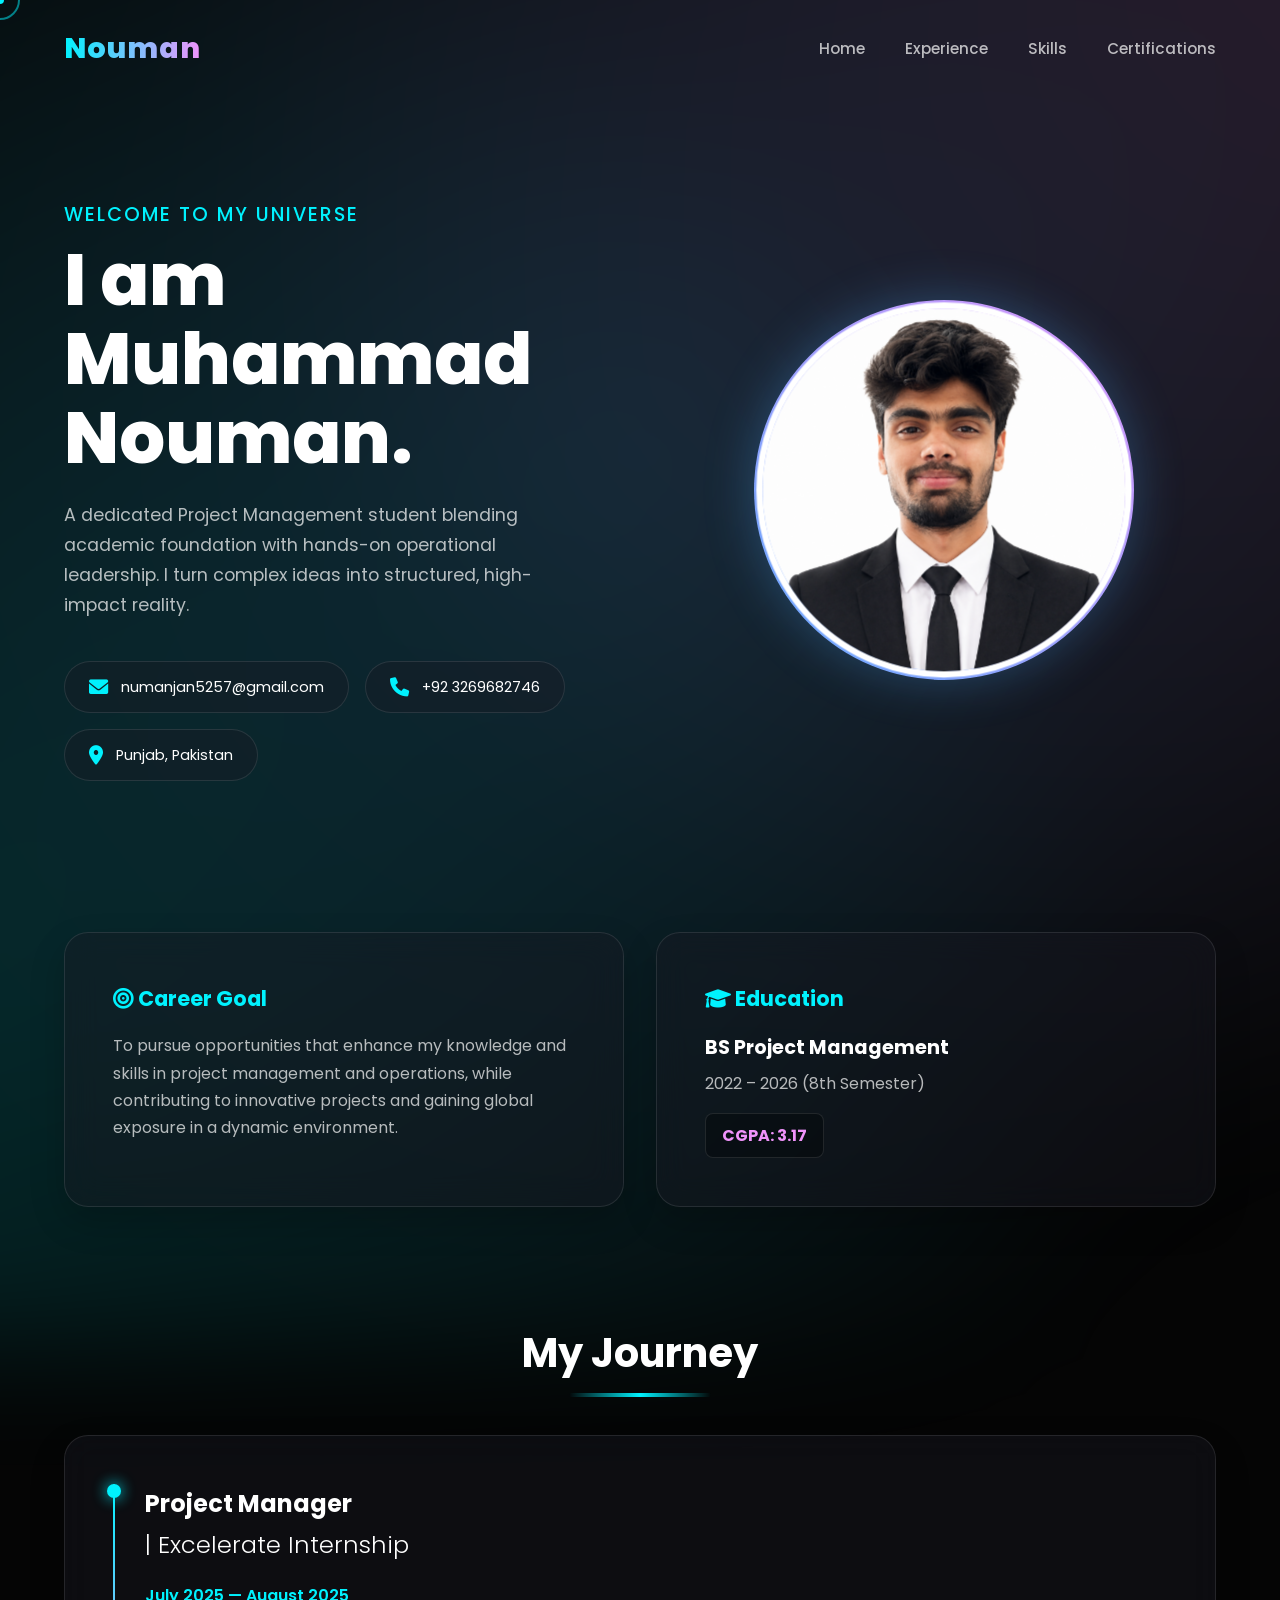
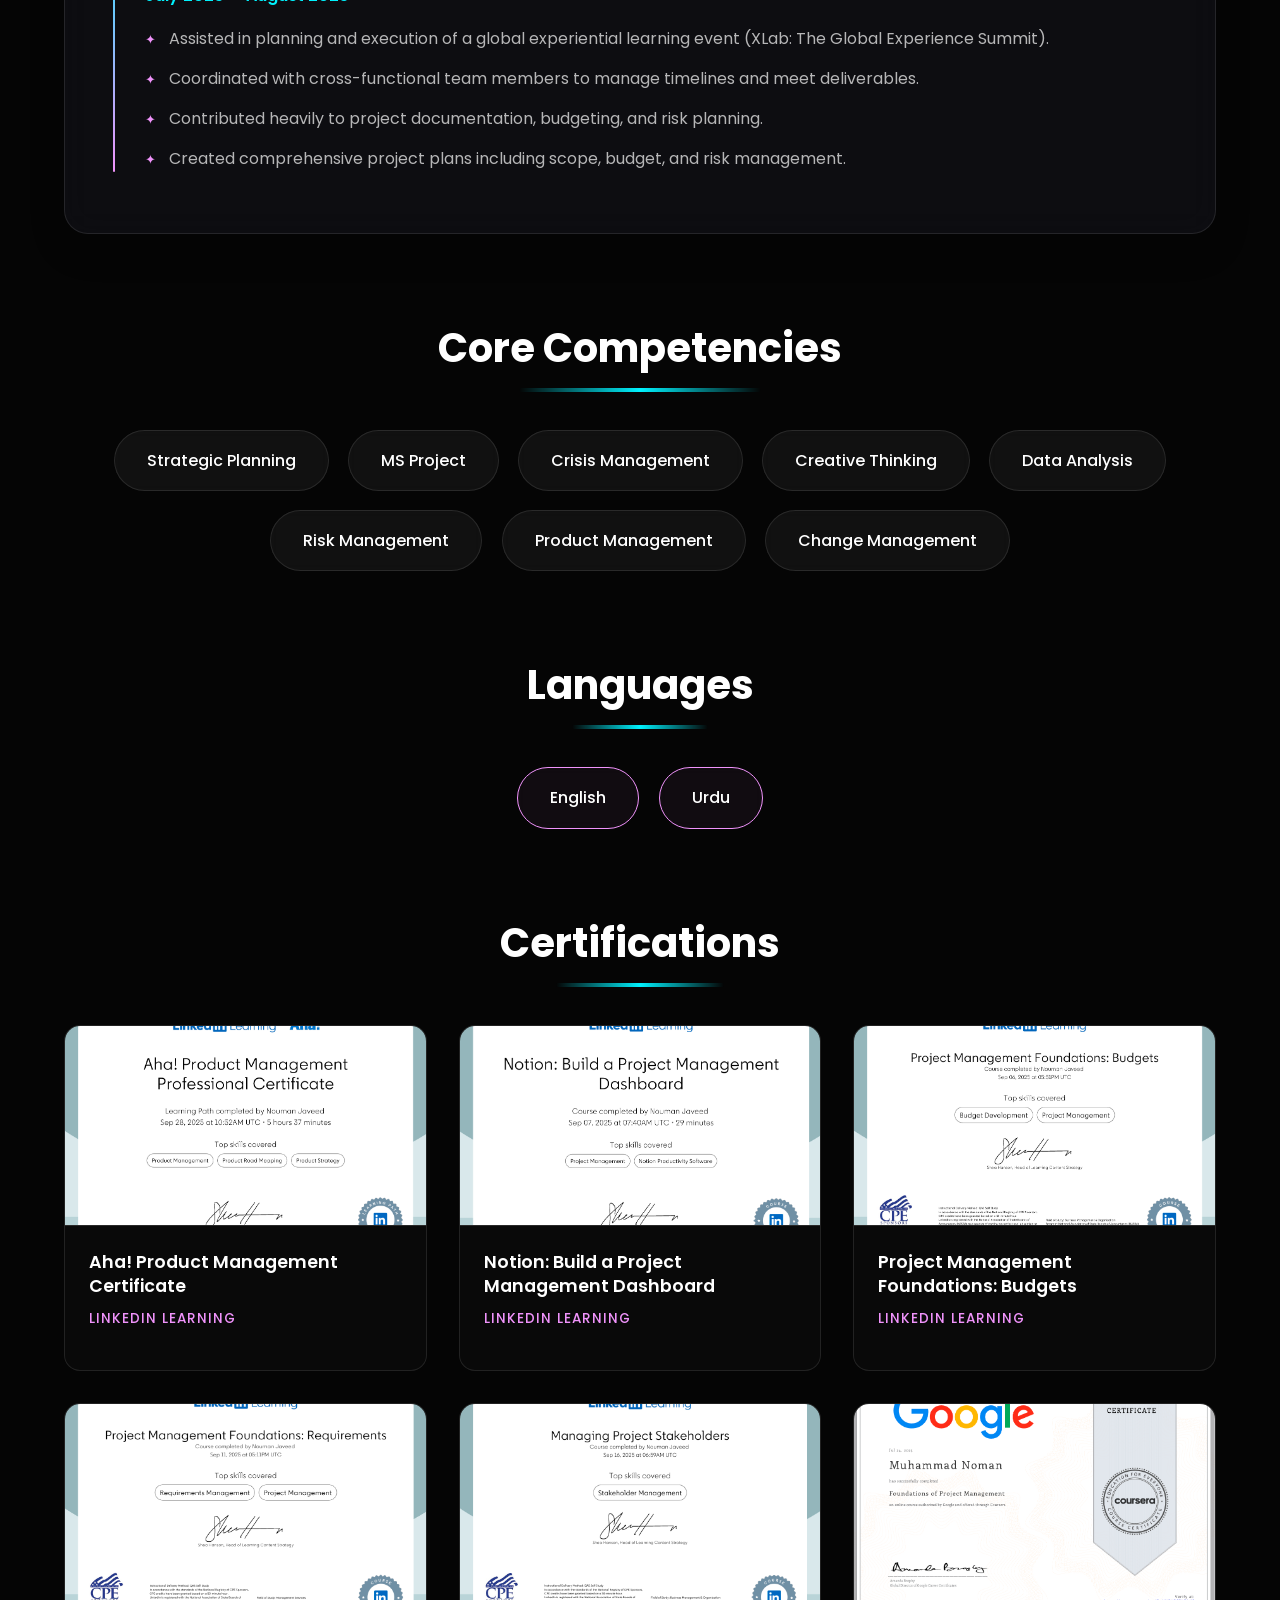
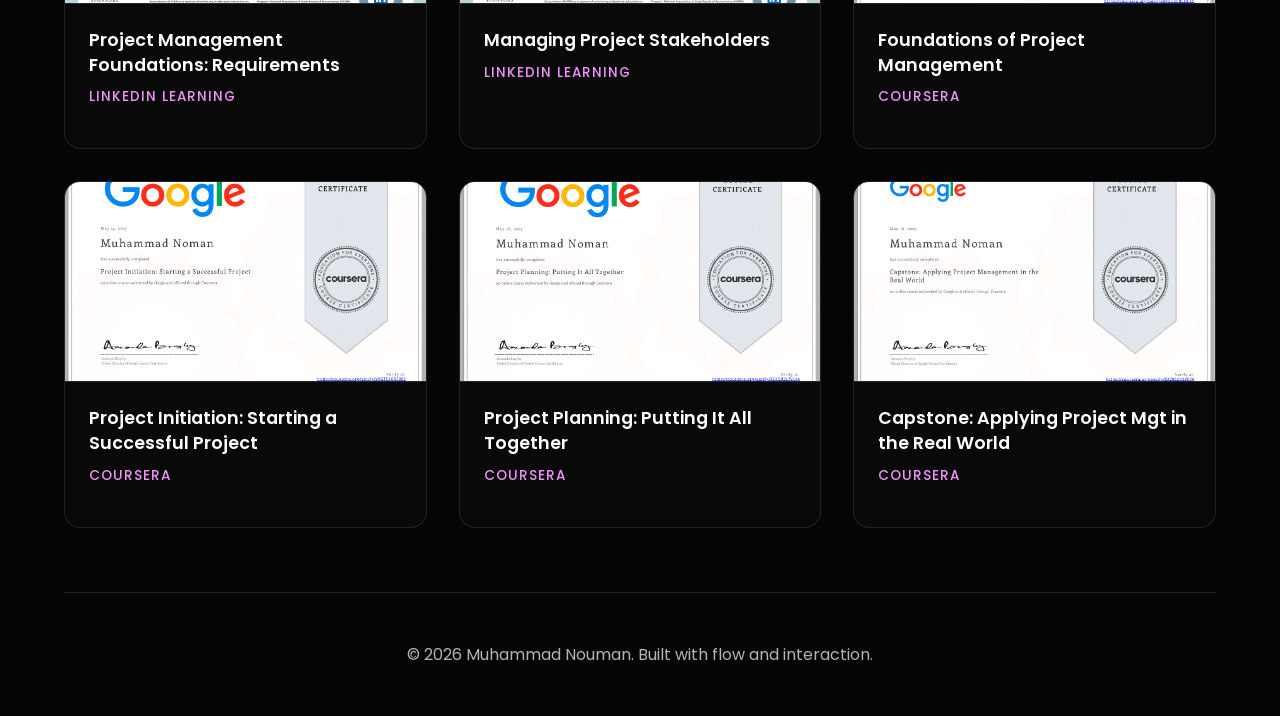
==== commit 35c96aa6: "Update index.html" ====
--- a/index.html
+++ b/index.html
@@ -23,7 +23,7 @@
             padding: 0;
             box-sizing: border-box;
             font-family: 'Poppins', sans-serif;
-            cursor: none; /* Hide default cursor for custom one on desktop */
+            cursor: none;
         }
 
         html {
@@ -39,7 +39,6 @@
             position: relative;
         }
 
-        /* Animated Background */
         .bg-animation {
             position: fixed;
             top: -50%; left: -50%; width: 200%; height: 200%;
@@ -57,7 +56,6 @@
             100% { transform: rotate(360deg) scale(1); }
         }
 
-        /* Custom Interactive Cursor (Desktop Only) */
         .cursor-dot {
             width: 8px; height: 8px;
             background: var(--primary);
@@ -80,7 +78,6 @@
             transition-timing-function: ease-out;
         }
 
-        /* Disable custom cursor on touch devices (Mobile/Tablet) */
         @media (hover: none) and (pointer: coarse) {
             .cursor-dot, .cursor-outline { display: none !important; }
             * { cursor: auto !important; }
@@ -93,7 +90,6 @@
             position: relative;
         }
 
-        /* Glassmorphism Header */
         header {
             position: fixed;
             top: 0; left: 0; width: 100%;
@@ -144,7 +140,6 @@
         .nav-links a:hover { color: var(--text-main); }
         .nav-links a:hover::after { width: 100%; }
 
-        /* Initial Load Animations (Fail-safe) */
         @keyframes loadFadeUp {
             from { opacity: 0; transform: translateY(40px); }
             to { opacity: 1; transform: translateY(0); }
@@ -157,7 +152,6 @@
         .delay-2 { animation-delay: 0.2s; }
         .delay-3 { animation-delay: 0.3s; }
 
-        /* Floating Hero Section */
         .hero {
             min-height: 100vh;
             display: flex;
@@ -214,7 +208,6 @@
             box-shadow: 0 10px 20px rgba(0, 242, 254, 0.2);
         }
 
-        /* 3D Interactive Profile Image */
         .hero-image-container {
             flex: 1;
             display: flex;
@@ -240,22 +233,19 @@
             transform: translateZ(30px);
         }
 
-        @keyframes gradientRing {
-            0% { background-position: 0% 50%; }
-            50% { background-position: 100% 50%; }
-            100% { background-position: 0% 50%; }
-        }
-
-        /* Glass Panels */
+        /* FIXED: Centered Header Styling */
+        .section-header-container {
+            width: 100%;
+            text-align: center;
+            margin-top: 5rem;
+            margin-bottom: 3rem;
+        }
+
         .section-title {
             font-size: 2.5rem;
             font-weight: 700;
-            text-align: center;
-            margin-bottom: 3rem;
+            display: inline-block;
             position: relative;
-            display: inline-block;
-            left: 50%;
-            transform: translateX(-50%);
         }
         .section-title::after {
             content: '';
@@ -282,7 +272,6 @@
             border-color: rgba(0, 242, 254, 0.3);
         }
 
-        /* Timeline */
         .timeline {
             position: relative;
             padding-left: 2rem;
@@ -310,7 +299,6 @@
             content: '✦'; position: absolute; left: 0; color: var(--accent1); font-size: 0.8rem; top: 4px;
         }
 
-        /* Skills */
         .skills-wrapper {
             display: flex;
             flex-wrap: wrap;
@@ -335,7 +323,6 @@
             border-color: transparent;
         }
 
-        /* Image-Ready Certifications Grid */
         .cert-grid {
             display: grid;
             grid-template-columns: repeat(auto-fit, minmax(320px, 1fr));
@@ -370,7 +357,6 @@
             cursor: pointer;
         }
         
-        /* Hover Overlay for Images */
         .cert-image-overlay {
             position: absolute;
             top: 0; left: 0; width: 100%; height: 100%;
@@ -431,7 +417,6 @@
             margin-bottom: 1rem;
         }
         
-        /* MODAL (LIGHTBOX) STYLES */
         .modal {
             display: none; 
             align-items: center;
@@ -479,7 +464,6 @@
         }
         .close-modal:hover { color: var(--primary); transform: scale(1.2); }
 
-        /* Scroll Reveal Animation */
         .reveal {
             opacity: 0;
             transform: translateY(40px);
@@ -498,7 +482,6 @@
             margin-top: 4rem;
         }
 
-        /* MOBILE RESPONSIVENESS FIXES */
         @media (max-width: 992px) {
             .hero { flex-direction: column-reverse; text-align: center; padding-top: 120px; gap: 2.5rem; }
             .hero-text p { max-width: 100%; margin: 0 auto 2rem auto; }
@@ -578,161 +561,151 @@
             </div>
         </div>
 
-        <section style="margin-top: 5rem;" id="experience">
+        <div class="section-header-container">
             <h2 class="section-title reveal">My Journey</h2>
-            <div class="glass-panel reveal">
-                <div class="timeline">
-                    <div class="timeline-node"></div>
-                    <div class="timeline-content">
-                        <h3>Project Manager <span style="color: white; font-weight: 300;">| Excelerate Internship</span></h3>
-                        <span>July 2025 — August 2025</span>
-                        <ul>
-                            <li>Assisted in planning and execution of a global experiential learning event (XLab: The Global Experience Summit).</li>
-                            <li>Coordinated with cross-functional team members to manage timelines and meet deliverables.</li>
-                            <li>Contributed heavily to project documentation, budgeting, and risk planning.</li>
-                            <li>Created comprehensive project plans including scope, budget, and risk management.</li>
-                        </ul>
-                    </div>
-                </div>
-            </div>
-        </section>
-
-        <section style="margin-top: 5rem;" id="skills">
+        </div>
+        <div class="glass-panel reveal">
+            <div class="timeline">
+                <div class="timeline-node"></div>
+                <div class="timeline-content">
+                    <h3>Project Manager <span style="color: white; font-weight: 300;">| Excelerate Internship</span></h3>
+                    <span>July 2025 — August 2025</span>
+                    <ul>
+                        <li>Assisted in planning and execution of a global experiential learning event (XLab: The Global Experience Summit).</li>
+                        <li>Coordinated with cross-functional team members to manage timelines and meet deliverables.</li>
+                        <li>Contributed heavily to project documentation, budgeting, and risk planning.</li>
+                        <li>Created comprehensive project plans including scope, budget, and risk management.</li>
+                    </ul>
+                </div>
+            </div>
+        </div>
+
+        <div class="section-header-container">
             <h2 class="section-title reveal">Core Competencies</h2>
-            <div class="skills-wrapper reveal delay-1">
-                <div class="skill-bubble hover-target">Strategic Planning</div>
-                <div class="skill-bubble hover-target">MS Project</div>
-                <div class="skill-bubble hover-target">Crisis Management</div>
-                <div class="skill-bubble hover-target">Creative Thinking</div>
-                <div class="skill-bubble hover-target">Data Analysis</div>
-                <div class="skill-bubble hover-target">Risk Management</div>
-                <div class="skill-bubble hover-target">Product Management</div>
-                <div class="skill-bubble hover-target">Change Management</div>
-            </div>
-        </section>
-
-        <section style="margin-top: 5rem;" id="languages">
+        </div>
+        <div class="skills-wrapper reveal delay-1">
+            <div class="skill-bubble hover-target">Strategic Planning</div>
+            <div class="skill-bubble hover-target">MS Project</div>
+            <div class="skill-bubble hover-target">Crisis Management</div>
+            <div class="skill-bubble hover-target">Creative Thinking</div>
+            <div class="skill-bubble hover-target">Data Analysis</div>
+            <div class="skill-bubble hover-target">Risk Management</div>
+            <div class="skill-bubble hover-target">Product Management</div>
+            <div class="skill-bubble hover-target">Change Management</div>
+        </div>
+
+        <div class="section-header-container">
             <h2 class="section-title reveal">Languages</h2>
-            <div class="skills-wrapper reveal delay-1">
-                <div class="skill-bubble hover-target" style="border-color: var(--accent1); background: rgba(240, 147, 251, 0.05);">English</div>
-                <div class="skill-bubble hover-target" style="border-color: var(--accent1); background: rgba(240, 147, 251, 0.05);">Urdu</div>
-            </div>
-        </section>
-
-        <section style="margin-top: 5rem;" id="certifications">
+        </div>
+        <div class="skills-wrapper reveal delay-1">
+            <div class="skill-bubble hover-target" style="border-color: var(--accent1); background: rgba(240, 147, 251, 0.05);">English</div>
+            <div class="skill-bubble hover-target" style="border-color: var(--accent1); background: rgba(240, 147, 251, 0.05);">Urdu</div>
+        </div>
+
+        <div class="section-header-container">
             <h2 class="section-title reveal">Certifications</h2>
-            <div class="cert-grid">
-                
-                <div class="cert-card reveal hover-target">
-                    <div class="cert-image-wrapper hover-target">
-                        <i class="fas fa-image placeholder-icon"></i>
-                        <div class="cert-image-overlay"><i class="fas fa-search-plus"></i></div>
-                        <img src="Cert1.jpg" alt="Aha! Product Management Certificate" onerror="this.style.display='none'"> 
-                    </div>
-                    <div class="cert-info">
-                        <h4>Aha! Product Management Certificate</h4>
-                        <p>LinkedIn Learning</p>
-                    </div>
-                </div>
-
-                <div class="cert-card reveal delay-1 hover-target">
-                    <div class="cert-image-wrapper hover-target">
-                        <i class="fas fa-image placeholder-icon"></i>
-                        <div class="cert-image-overlay"><i class="fas fa-search-plus"></i></div>
-                        <img src="Cert2.jpg" alt="Notion Dashboard Certificate" onerror="this.style.display='none'">
-                    </div>
-                    <div class="cert-info">
-                        <h4>Notion: Build a Project Management Dashboard</h4>
-                        <p>LinkedIn Learning</p>
-                    </div>
-                </div>
-
-                <div class="cert-card reveal delay-2 hover-target">
-                    <div class="cert-image-wrapper hover-target">
-                        <i class="fas fa-image placeholder-icon"></i>
-                        <div class="cert-image-overlay"><i class="fas fa-search-plus"></i></div>
-                        <img src="Cert3.jpg" alt="Budgets Certificate" onerror="this.style.display='none'">
-                    </div>
-                    <div class="cert-info">
-                        <h4>Project Management Foundations: Budgets</h4>
-                        <p>LinkedIn Learning</p>
-                    </div>
-                </div>
-
-                <div class="cert-card reveal hover-target">
-                    <div class="cert-image-wrapper hover-target">
-                        <i class="fas fa-image placeholder-icon"></i>
-                        <div class="cert-image-overlay"><i class="fas fa-search-plus"></i></div>
-                        <img src="Cert4.jpg" alt="Requirements Certificate" onerror="this.style.display='none'">
-                    </div>
-                    <div class="cert-info">
-                        <h4>Project Management Foundations: Requirements</h4>
-                        <p>LinkedIn Learning</p>
-                    </div>
-                </div>
-
-                <div class="cert-card reveal delay-1 hover-target">
-                    <div class="cert-image-wrapper hover-target">
-                        <i class="fas fa-image placeholder-icon"></i>
-                        <div class="cert-image-overlay"><i class="fas fa-search-plus"></i></div>
-                        <img src="Cert5.jpg" alt="Stakeholders Certificate" onerror="this.style.display='none'">
-                    </div>
-                    <div class="cert-info">
-                        <h4>Managing Project Stakeholders</h4>
-                        <p>LinkedIn Learning</p>
-                    </div>
-                </div>
-
-                <div class="cert-card reveal delay-2 hover-target">
-                    <div class="cert-image-wrapper hover-target">
-                        <i class="fas fa-image placeholder-icon"></i>
-                        <div class="cert-image-overlay"><i class="fas fa-search-plus"></i></div>
-                        <img src="Cert6.jpg" alt="Foundations Coursera Certificate" onerror="this.style.display='none'">
-                    </div>
-                    <div class="cert-info">
-                        <h4>Foundations of Project Management</h4>
-                        <p>Coursera</p>
-                    </div>
-                </div>
-
-                <div class="cert-card reveal hover-target">
-                    <div class="cert-image-wrapper hover-target">
-                        <i class="fas fa-image placeholder-icon"></i>
-                        <div class="cert-image-overlay"><i class="fas fa-search-plus"></i></div>
-                        <img src="Cert7.jpg" alt="Project Initiation Certificate" onerror="this.style.display='none'">
-                    </div>
-                    <div class="cert-info">
-                        <h4>Project Initiation: Starting a Successful Project</h4>
-                        <p>Coursera</p>
-                    </div>
-                </div>
-
-                <div class="cert-card reveal delay-1 hover-target">
-                    <div class="cert-image-wrapper hover-target">
-                        <i class="fas fa-image placeholder-icon"></i>
-                        <div class="cert-image-overlay"><i class="fas fa-search-plus"></i></div>
-                        <img src="Cert8.jpg" alt="Project Planning Certificate" onerror="this.style.display='none'">
-                    </div>
-                    <div class="cert-info">
-                        <h4>Project Planning: Putting It All Together</h4>
-                        <p>Coursera</p>
-                    </div>
-                </div>
-
-                <div class="cert-card reveal delay-2 hover-target">
-                    <div class="cert-image-wrapper hover-target">
-                        <i class="fas fa-image placeholder-icon"></i>
-                        <div class="cert-image-overlay"><i class="fas fa-search-plus"></i></div>
-                        <img src="Cert9.jpg" alt="Capstone Certificate" onerror="this.style.display='none'">
-                    </div>
-                    <div class="cert-info">
-                        <h4>Capstone: Applying Project Mgt in the Real World</h4>
-                        <p>Coursera</p>
-                    </div>
-                </div>
-
-            </div>
-        </section>
+        </div>
+        <div class="cert-grid">
+            <div class="cert-card reveal hover-target">
+                <div class="cert-image-wrapper hover-target">
+                    <i class="fas fa-image placeholder-icon"></i>
+                    <div class="cert-image-overlay"><i class="fas fa-search-plus"></i></div>
+                    <img src="Cert1.jpg" alt="Aha! Product Management Certificate" onerror="this.style.display='none'"> 
+                </div>
+                <div class="cert-info">
+                    <h4>Aha! Product Management Certificate</h4>
+                    <p>LinkedIn Learning</p>
+                </div>
+            </div>
+            <div class="cert-card reveal delay-1 hover-target">
+                <div class="cert-image-wrapper hover-target">
+                    <i class="fas fa-image placeholder-icon"></i>
+                    <div class="cert-image-overlay"><i class="fas fa-search-plus"></i></div>
+                    <img src="Cert2.jpg" alt="Notion Dashboard Certificate" onerror="this.style.display='none'">
+                </div>
+                <div class="cert-info">
+                    <h4>Notion: Build a Project Management Dashboard</h4>
+                    <p>LinkedIn Learning</p>
+                </div>
+            </div>
+            <div class="cert-card reveal delay-2 hover-target">
+                <div class="cert-image-wrapper hover-target">
+                    <i class="fas fa-image placeholder-icon"></i>
+                    <div class="cert-image-overlay"><i class="fas fa-search-plus"></i></div>
+                    <img src="Cert3.jpg" alt="Budgets Certificate" onerror="this.style.display='none'">
+                </div>
+                <div class="cert-info">
+                    <h4>Project Management Foundations: Budgets</h4>
+                    <p>LinkedIn Learning</p>
+                </div>
+            </div>
+            <div class="cert-card reveal hover-target">
+                <div class="cert-image-wrapper hover-target">
+                    <i class="fas fa-image placeholder-icon"></i>
+                    <div class="cert-image-overlay"><i class="fas fa-search-plus"></i></div>
+                    <img src="Cert4.jpg" alt="Requirements Certificate" onerror="this.style.display='none'">
+                </div>
+                <div class="cert-info">
+                    <h4>Project Management Foundations: Requirements</h4>
+                    <p>LinkedIn Learning</p>
+                </div>
+            </div>
+            <div class="cert-card reveal delay-1 hover-target">
+                <div class="cert-image-wrapper hover-target">
+                    <i class="fas fa-image placeholder-icon"></i>
+                    <div class="cert-image-overlay"><i class="fas fa-search-plus"></i></div>
+                    <img src="Cert5.jpg" alt="Stakeholders Certificate" onerror="this.style.display='none'">
+                </div>
+                <div class="cert-info">
+                    <h4>Managing Project Stakeholders</h4>
+                    <p>LinkedIn Learning</p>
+                </div>
+            </div>
+            <div class="cert-card reveal delay-2 hover-target">
+                <div class="cert-image-wrapper hover-target">
+                    <i class="fas fa-image placeholder-icon"></i>
+                    <div class="cert-image-overlay"><i class="fas fa-search-plus"></i></div>
+                    <img src="Cert6.jpg" alt="Foundations Coursera Certificate" onerror="this.style.display='none'">
+                </div>
+                <div class="cert-info">
+                    <h4>Foundations of Project Management</h4>
+                    <p>Coursera</p>
+                </div>
+            </div>
+            <div class="cert-card reveal hover-target">
+                <div class="cert-image-wrapper hover-target">
+                    <i class="fas fa-image placeholder-icon"></i>
+                    <div class="cert-image-overlay"><i class="fas fa-search-plus"></i></div>
+                    <img src="Cert7.jpg" alt="Project Initiation Certificate" onerror="this.style.display='none'">
+                </div>
+                <div class="cert-info">
+                    <h4>Project Initiation: Starting a Successful Project</h4>
+                    <p>Coursera</p>
+                </div>
+            </div>
+            <div class="cert-card reveal delay-1 hover-target">
+                <div class="cert-image-wrapper hover-target">
+                    <i class="fas fa-image placeholder-icon"></i>
+                    <div class="cert-image-overlay"><i class="fas fa-search-plus"></i></div>
+                    <img src="Cert8.jpg" alt="Project Planning Certificate" onerror="this.style.display='none'">
+                </div>
+                <div class="cert-info">
+                    <h4>Project Planning: Putting It All Together</h4>
+                    <p>Coursera</p>
+                </div>
+            </div>
+            <div class="cert-card reveal delay-2 hover-target">
+                <div class="cert-image-wrapper hover-target">
+                    <i class="fas fa-image placeholder-icon"></i>
+                    <div class="cert-image-overlay"><i class="fas fa-search-plus"></i></div>
+                    <img src="Cert9.jpg" alt="Capstone Certificate" onerror="this.style.display='none'">
+                </div>
+                <div class="cert-info">
+                    <h4>Capstone: Applying Project Mgt in the Real World</h4>
+                    <p>Coursera</p>
+                </div>
+            </div>
+        </div>
 
         <footer>
             <p>© 2026 Muhammad Nouman. Built with flow and interaction.</p>
@@ -745,10 +718,8 @@
     </div>
 
     <script>
-        // Check if device is touch screen
         const isTouchDevice = ('ontouchstart' in window) || (navigator.maxTouchPoints > 0) || (navigator.msMaxTouchPoints > 0);
 
-        // 1. Custom Cursor Logic
         if (!isTouchDevice) {
             const cursorDot = document.getElementById("cursor-dot");
             const cursorOutline = document.getElementById("cursor-outline");
@@ -777,7 +748,6 @@
                 });
             });
 
-            // 2. 3D Tilt Effect on Profile Picture
             const profileCard = document.getElementById('tilt-profile');
             const container = document.querySelector('.hero-image-container');
 
@@ -799,7 +769,6 @@
             }
         }
 
-        // 3. Sticky Glass Header
         window.addEventListener('scroll', () => {
             const header = document.getElementById('header');
             if (window.scrollY > 50) {
@@ -809,7 +778,6 @@
             }
         });
 
-        // 4. Robust Scroll Reveal (Intersection Observer)
         document.addEventListener("DOMContentLoaded", function() {
             const observerOptions = {
                 root: null,
@@ -821,7 +789,7 @@
                 entries.forEach(entry => {
                     if (entry.isIntersecting) {
                         entry.target.classList.add('active');
-                        observer.unobserve(entry.target); // Stop observing once it's visible
+                        observer.unobserve(entry.target);
                     }
                 });
             }, observerOptions);
@@ -831,7 +799,6 @@
             });
         });
 
-        // 5. Lightbox Modal Logic for Certificates
         const modal = document.getElementById("imageModal");
         const modalImg = document.getElementById("expandedImg");
         const closeBtn = document.querySelector(".close-modal");
@@ -856,7 +823,6 @@
                 modal.classList.remove("show");
             }
         });
-
     </script>
 </body>
 </html>
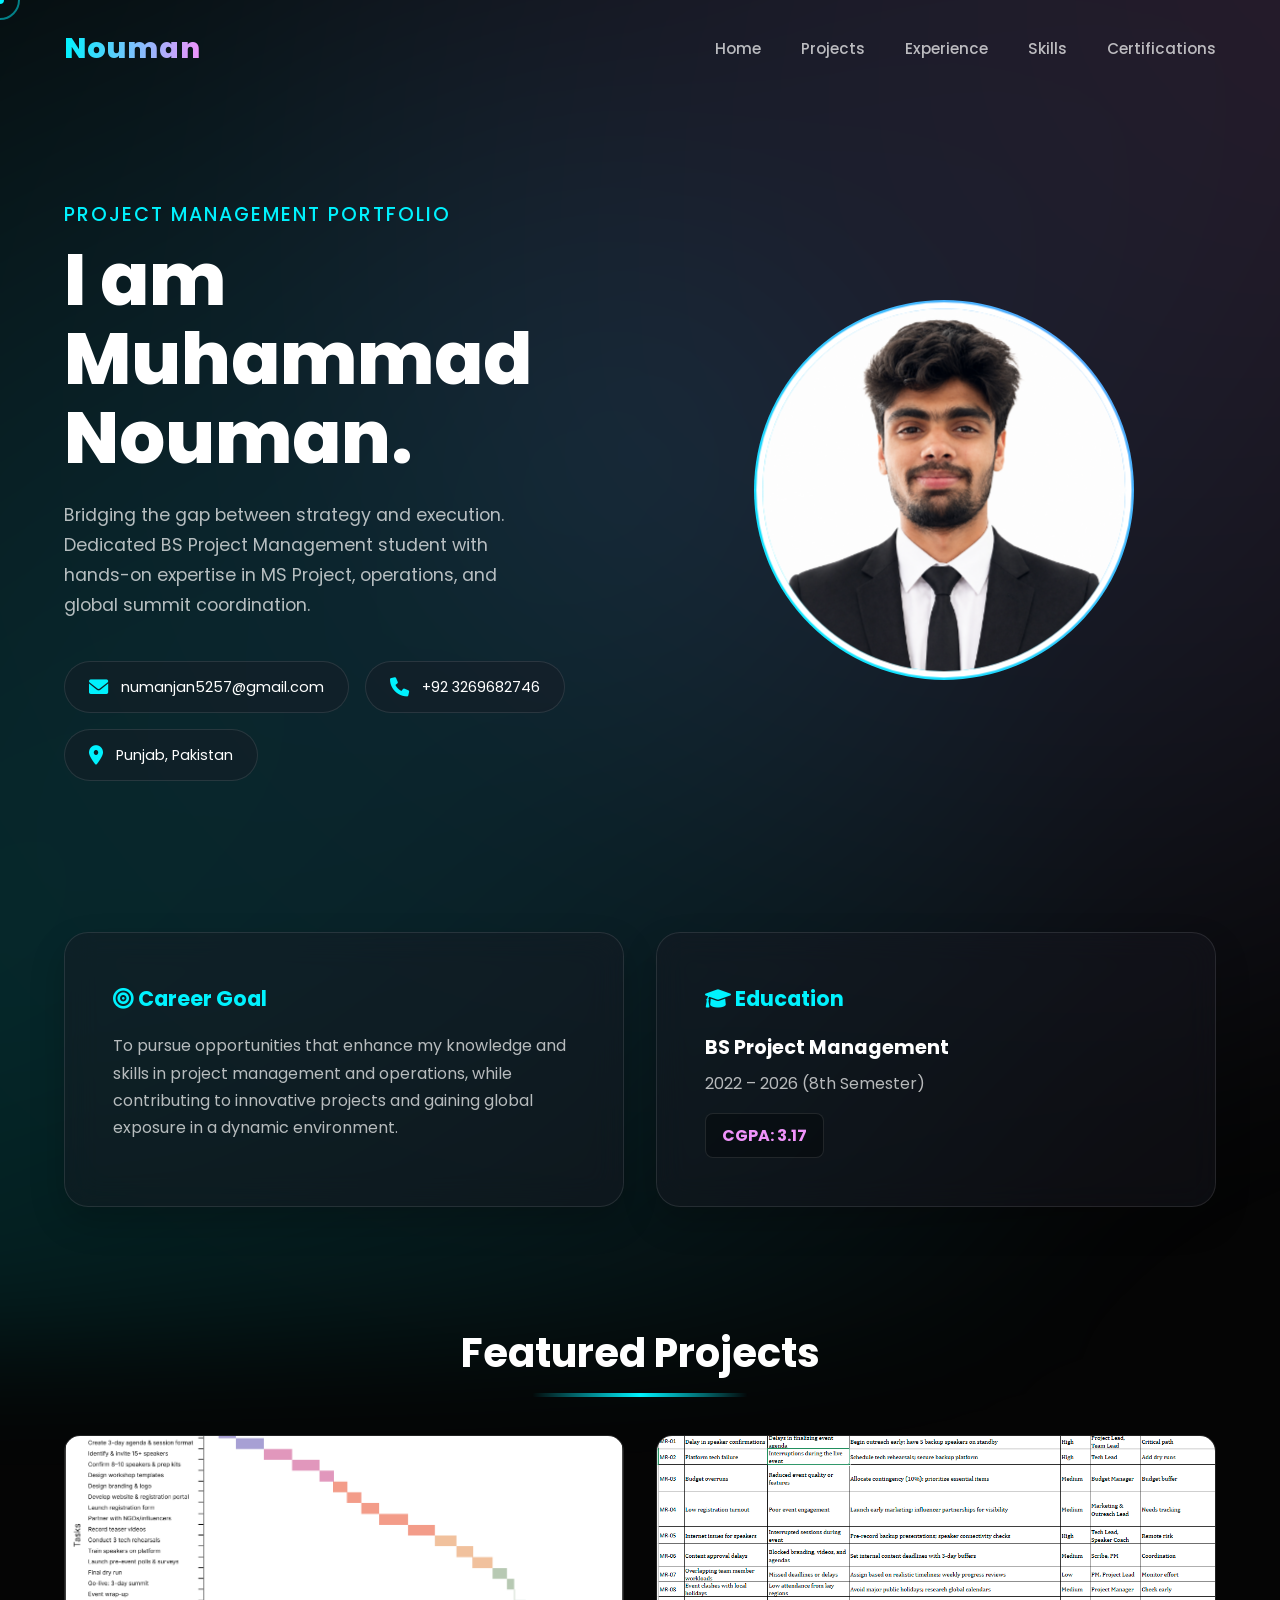
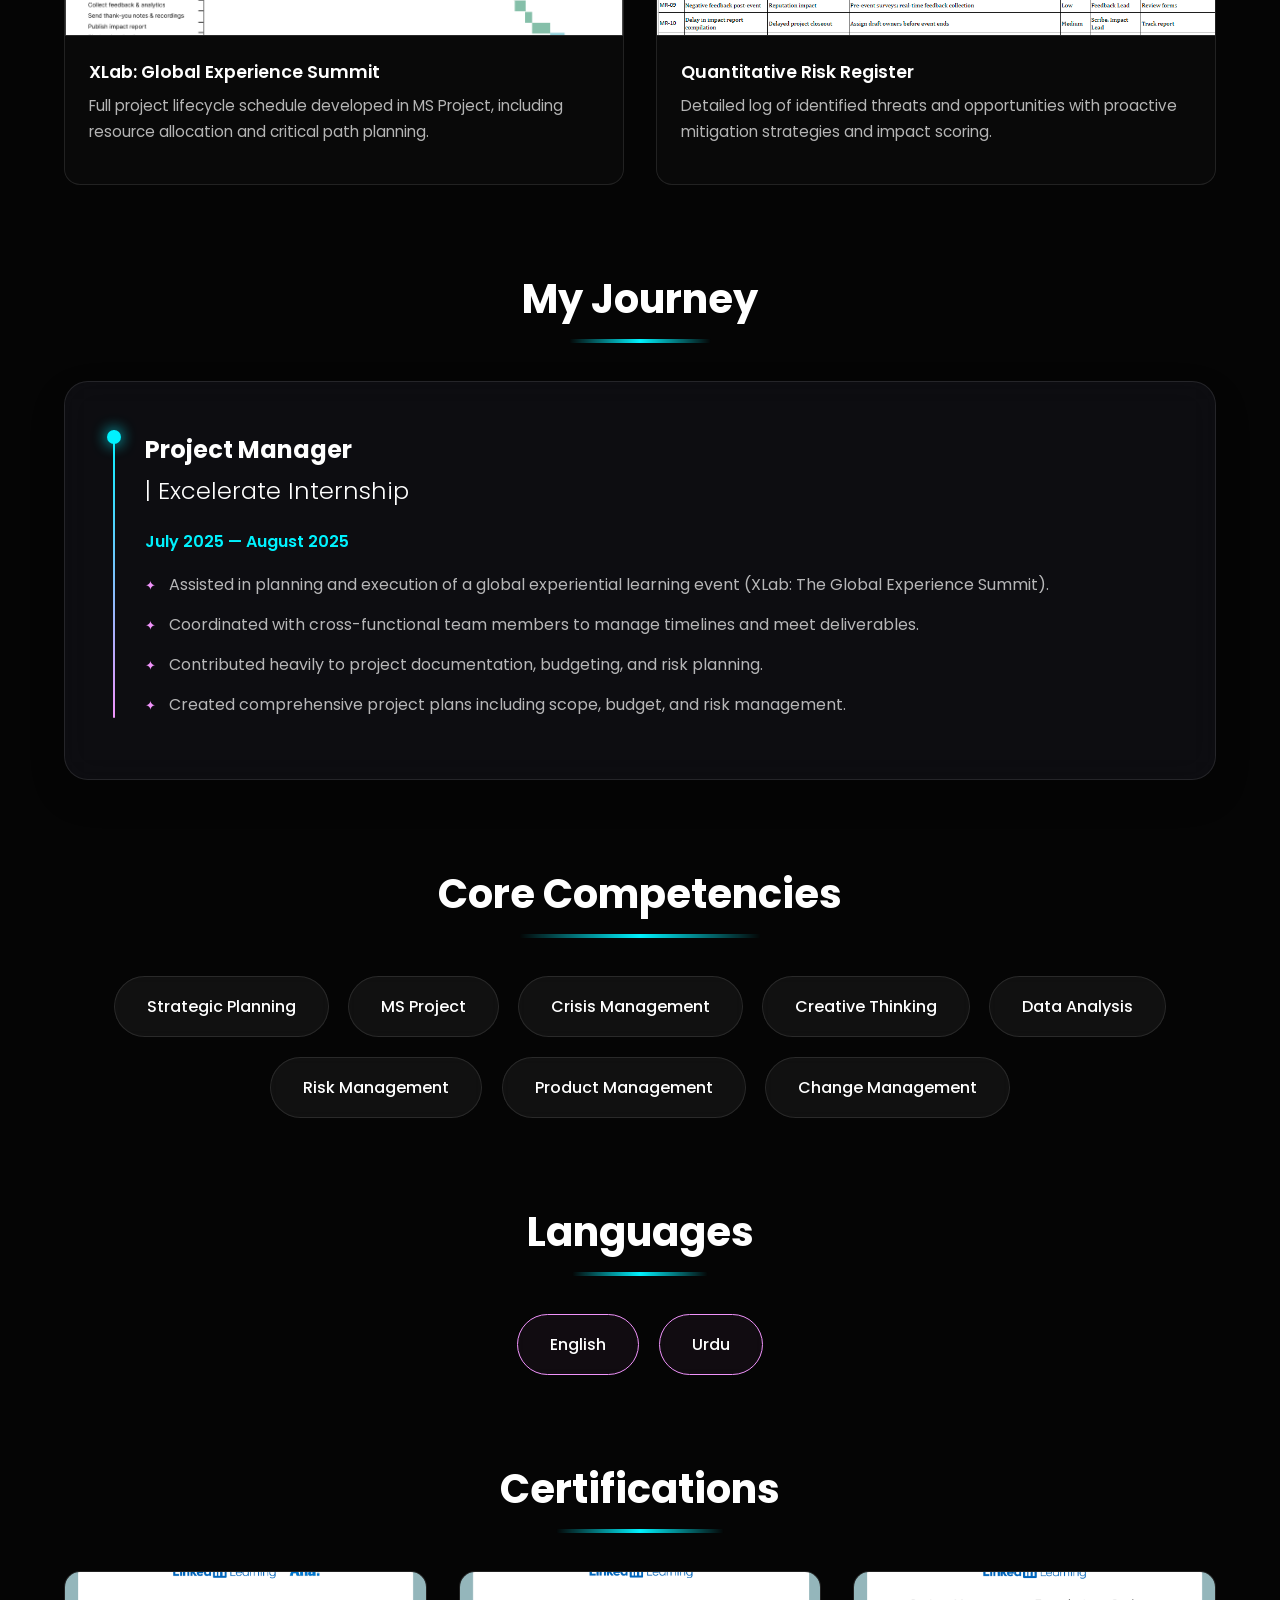
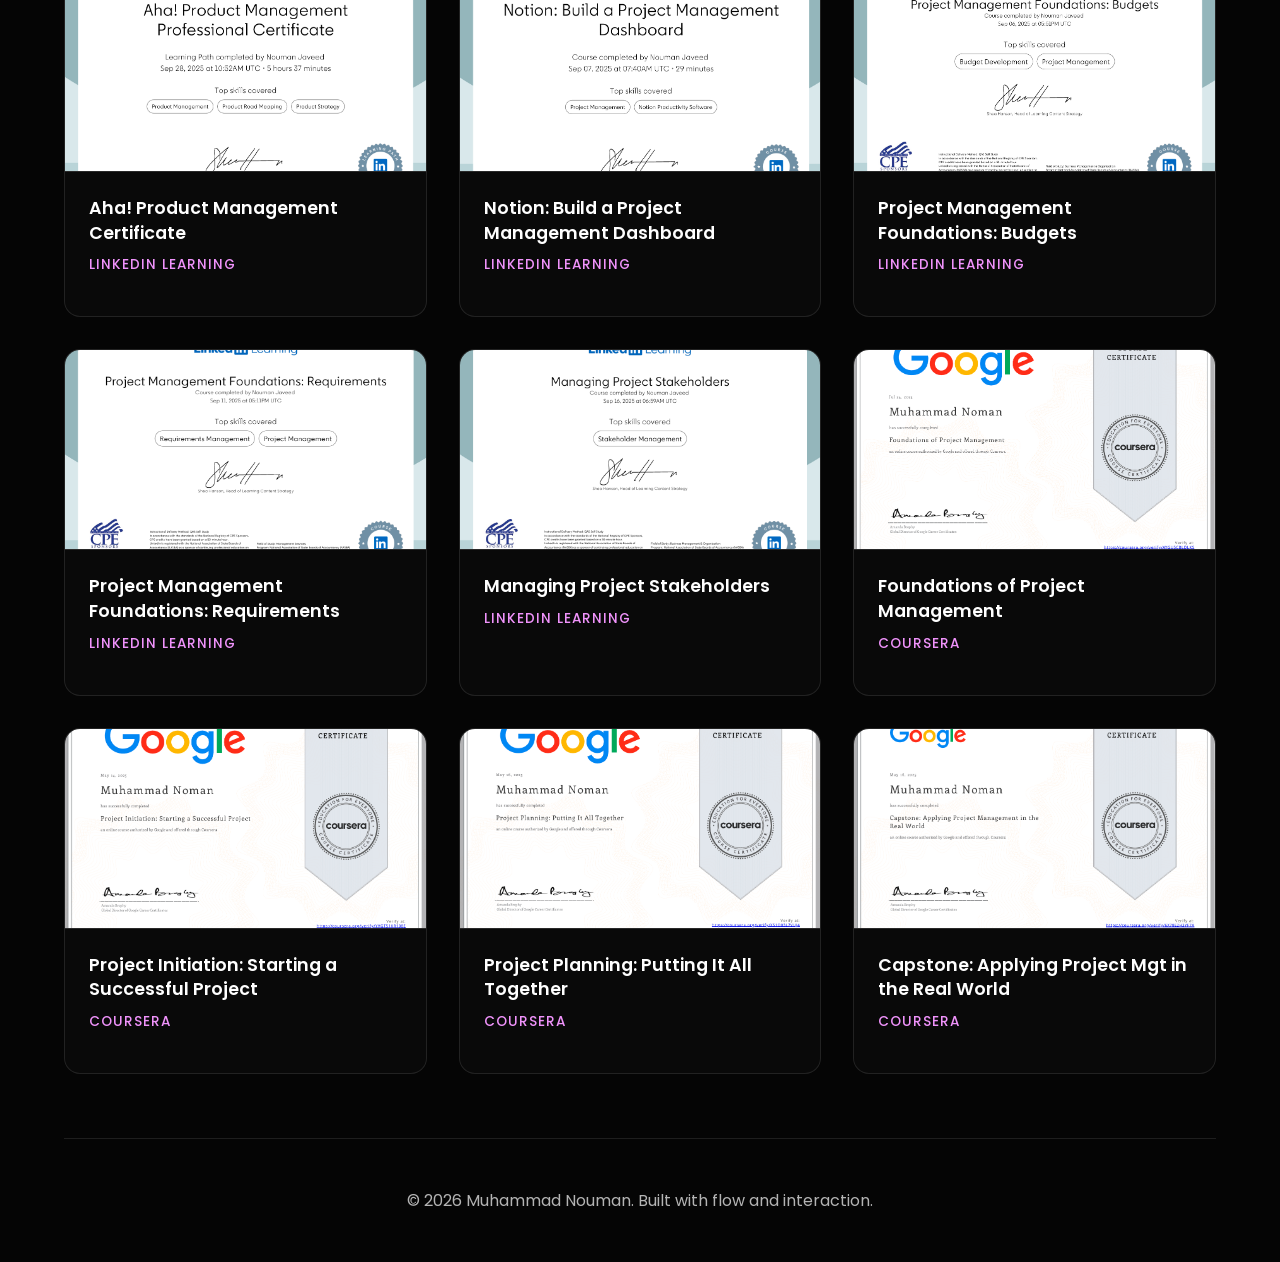
==== commit d402774b: "Update index.html" ====
--- a/index.html
+++ b/index.html
@@ -3,7 +3,7 @@
 <head>
     <meta charset="UTF-8">
     <meta name="viewport" content="width=device-width, initial-scale=1.0">
-    <title>Muhammad Nouman | Portfolio</title>
+    <title>Muhammad Nouman | Project Portfolio</title>
     <link href="https://cdnjs.cloudflare.com/ajax/libs/font-awesome/6.0.0/css/all.min.css" rel="stylesheet">
     <link href="https://fonts.googleapis.com/css2?family=Poppins:wght@300;400;500;600;700;800&display=swap" rel="stylesheet">
     <style>
@@ -18,487 +18,135 @@
             --glass-border: rgba(255, 255, 255, 0.1);
         }
 
-        * {
-            margin: 0;
-            padding: 0;
-            box-sizing: border-box;
-            font-family: 'Poppins', sans-serif;
-            cursor: none;
-        }
-
-        html {
-            scroll-behavior: smooth;
-            overflow-x: hidden;
-        }
-
-        body {
-            background-color: #050505;
-            color: var(--text-main);
-            line-height: 1.7;
-            overflow-x: hidden;
-            position: relative;
-        }
-
+        * { margin: 0; padding: 0; box-sizing: border-box; font-family: 'Poppins', sans-serif; cursor: none; }
+        html { scroll-behavior: smooth; overflow-x: hidden; }
+        body { background-color: #050505; color: var(--text-main); line-height: 1.7; overflow-x: hidden; position: relative; }
+
+        /* Animated Background */
         .bg-animation {
-            position: fixed;
-            top: -50%; left: -50%; width: 200%; height: 200%;
+            position: fixed; top: -50%; left: -50%; width: 200%; height: 200%;
             background: radial-gradient(circle at 50% 50%, rgba(79, 172, 254, 0.15), transparent 60%),
                         radial-gradient(circle at 80% 20%, rgba(240, 147, 251, 0.15), transparent 50%),
                         radial-gradient(circle at 20% 80%, rgba(0, 242, 254, 0.15), transparent 50%);
-            z-index: -1;
-            animation: bgFlow 20s infinite linear alternate;
-            filter: blur(60px);
+            z-index: -1; animation: bgFlow 20s infinite linear alternate; filter: blur(60px);
         }
-
-        @keyframes bgFlow {
-            0% { transform: rotate(0deg) scale(1); }
-            50% { transform: rotate(180deg) scale(1.2); }
-            100% { transform: rotate(360deg) scale(1); }
-        }
-
-        .cursor-dot {
-            width: 8px; height: 8px;
-            background: var(--primary);
-            border-radius: 50%;
-            position: fixed;
-            pointer-events: none;
-            z-index: 9999;
-            transform: translate(-50%, -50%);
-            transition: width 0.2s, height 0.2s, background 0.2s;
-        }
-        .cursor-outline {
-            width: 40px; height: 40px;
-            border: 2px solid rgba(0, 242, 254, 0.5);
-            border-radius: 50%;
-            position: fixed;
-            pointer-events: none;
-            z-index: 9998;
-            transform: translate(-50%, -50%);
-            transition: width 0.2s, height 0.2s, border-color 0.2s;
-            transition-timing-function: ease-out;
-        }
-
-        @media (hover: none) and (pointer: coarse) {
-            .cursor-dot, .cursor-outline { display: none !important; }
-            * { cursor: auto !important; }
-        }
-
-        .container {
-            max-width: 1200px;
-            margin: 0 auto;
-            padding: 0 1.5rem;
-            position: relative;
-        }
-
-        header {
-            position: fixed;
-            top: 0; left: 0; width: 100%;
-            padding: 1.5rem 0;
-            z-index: 1000;
-            transition: all 0.4s ease;
-        }
-        header.scrolled {
-            background: rgba(10, 10, 15, 0.85);
-            backdrop-filter: blur(20px);
-            -webkit-backdrop-filter: blur(20px);
-            border-bottom: 1px solid var(--glass-border);
-            padding: 1rem 0;
-        }
-        nav {
-            display: flex;
-            justify-content: space-between;
-            align-items: center;
-        }
-        .logo {
-            font-size: 1.8rem;
-            font-weight: 800;
-            background: linear-gradient(to right, var(--primary), var(--accent1));
-            -webkit-background-clip: text;
-            -webkit-text-fill-color: transparent;
-            letter-spacing: 1px;
-        }
-        .nav-links {
-            display: flex;
-            gap: 2.5rem;
-            list-style: none;
-        }
-        .nav-links a {
-            color: var(--text-muted);
-            text-decoration: none;
-            font-weight: 500;
-            font-size: 0.95rem;
-            transition: color 0.3s ease;
-            position: relative;
-        }
-        .nav-links a::after {
-            content: ''; position: absolute;
-            bottom: -5px; left: 50%; width: 0; height: 2px;
-            background: var(--primary);
-            transition: all 0.3s ease;
-            transform: translateX(-50%);
-        }
+        @keyframes bgFlow { 0% { transform: rotate(0deg) scale(1); } 100% { transform: rotate(360deg) scale(1.2); } }
+
+        /* Custom Cursor */
+        .cursor-dot { width: 8px; height: 8px; background: var(--primary); border-radius: 50%; position: fixed; pointer-events: none; z-index: 9999; transform: translate(-50%, -50%); transition: width 0.2s, height 0.2s; }
+        .cursor-outline { width: 40px; height: 40px; border: 2px solid rgba(0, 242, 254, 0.5); border-radius: 50%; position: fixed; pointer-events: none; z-index: 9998; transform: translate(-50%, -50%); transition: width 0.2s, height 0.2s; transition-timing-function: ease-out; }
+        @media (hover: none) { .cursor-dot, .cursor-outline { display: none; } * { cursor: auto; } }
+
+        .container { max-width: 1200px; margin: 0 auto; padding: 0 1.5rem; position: relative; }
+
+        /* Header */
+        header { position: fixed; top: 0; left: 0; width: 100%; padding: 1.5rem 0; z-index: 1000; transition: 0.4s; }
+        header.scrolled { background: rgba(10, 10, 15, 0.85); backdrop-filter: blur(20px); border-bottom: 1px solid var(--glass-border); padding: 1rem 0; }
+        nav { display: flex; justify-content: space-between; align-items: center; }
+        .logo { font-size: 1.8rem; font-weight: 800; background: linear-gradient(to right, var(--primary), var(--accent1)); -webkit-background-clip: text; -webkit-text-fill-color: transparent; letter-spacing: 1px; }
+        .nav-links { display: flex; gap: 2.5rem; list-style: none; }
+        .nav-links a { color: var(--text-muted); text-decoration: none; font-weight: 500; font-size: 0.95rem; transition: 0.3s; position: relative; }
+        .nav-links a::after { content: ''; position: absolute; bottom: -5px; left: 50%; width: 0; height: 2px; background: var(--primary); transition: 0.3s; transform: translateX(-50%); }
         .nav-links a:hover { color: var(--text-main); }
         .nav-links a:hover::after { width: 100%; }
 
-        @keyframes loadFadeUp {
-            from { opacity: 0; transform: translateY(40px); }
-            to { opacity: 1; transform: translateY(0); }
-        }
-        .fade-in {
-            opacity: 0;
-            animation: loadFadeUp 0.8s cubic-bezier(0.16, 1, 0.3, 1) forwards;
-        }
-        .delay-1 { animation-delay: 0.1s; }
-        .delay-2 { animation-delay: 0.2s; }
-        .delay-3 { animation-delay: 0.3s; }
-
-        .hero {
-            min-height: 100vh;
-            display: flex;
-            align-items: center;
-            justify-content: space-between;
-            padding-top: 80px;
-            gap: 4rem;
-        }
-
+        /* Hero Section */
+        .fade-in { opacity: 0; animation: loadFadeUp 0.8s cubic-bezier(0.16, 1, 0.3, 1) forwards; }
+        @keyframes loadFadeUp { from { opacity: 0; transform: translateY(40px); } to { opacity: 1; transform: translateY(0); } }
+        .delay-1 { animation-delay: 0.1s; } .delay-2 { animation-delay: 0.2s; } .delay-3 { animation-delay: 0.3s; }
+
+        .hero { min-height: 100vh; display: flex; align-items: center; justify-content: space-between; padding-top: 80px; gap: 4rem; }
         .hero-text { flex: 1; }
-        .hero-text h2 {
-            font-size: 1.2rem;
-            color: var(--primary);
-            font-weight: 500;
-            margin-bottom: 0.5rem;
-            letter-spacing: 2px;
-            text-transform: uppercase;
-        }
-        .hero-text h1 {
-            font-size: 4.5rem;
-            line-height: 1.1;
-            font-weight: 800;
-            margin-bottom: 1.5rem;
-        }
-        .hero-text p {
-            font-size: 1.1rem;
-            color: var(--text-muted);
-            margin-bottom: 2.5rem;
-            max-width: 90%;
-        }
-
-        .contact-pills {
-            display: flex;
-            flex-wrap: wrap;
-            gap: 1rem;
-        }
-        .contact-pill {
-            display: inline-flex;
-            align-items: center;
-            gap: 0.8rem;
-            background: var(--glass-bg);
-            border: 1px solid var(--glass-border);
-            padding: 0.8rem 1.5rem;
-            border-radius: 40px;
-            font-size: 0.9rem;
-            backdrop-filter: blur(10px);
-            transition: all 0.3s ease;
-        }
+        .hero-text h2 { font-size: 1.2rem; color: var(--primary); font-weight: 500; margin-bottom: 0.5rem; letter-spacing: 2px; text-transform: uppercase; }
+        .hero-text h1 { font-size: 4.5rem; line-height: 1.1; font-weight: 800; margin-bottom: 1.5rem; }
+        .hero-text p { font-size: 1.1rem; color: var(--text-muted); margin-bottom: 2.5rem; max-width: 90%; }
+
+        .contact-pills { display: flex; flex-wrap: wrap; gap: 1rem; }
+        .contact-pill { display: inline-flex; align-items: center; gap: 0.8rem; background: var(--glass-bg); border: 1px solid var(--glass-border); padding: 0.8rem 1.5rem; border-radius: 40px; font-size: 0.9rem; backdrop-filter: blur(10px); transition: 0.3s; }
         .contact-pill i { color: var(--primary); font-size: 1.2rem; }
-        .contact-pill:hover {
-            transform: translateY(-5px);
-            background: rgba(255, 255, 255, 0.1);
-            border-color: var(--primary);
-            box-shadow: 0 10px 20px rgba(0, 242, 254, 0.2);
-        }
-
-        .hero-image-container {
-            flex: 1;
-            display: flex;
-            justify-content: center;
-            perspective: 1000px;
-        }
-        .profile-wrapper {
-            width: 380px; height: 380px;
-            border-radius: 50%;
-            padding: 8px;
-            background: linear-gradient(45deg, var(--primary), var(--secondary), var(--accent1), var(--accent2));
-            background-size: 400% 400%;
-            animation: gradientRing 8s ease infinite;
-            box-shadow: 0 0 50px rgba(79, 172, 254, 0.3);
-            transform-style: preserve-3d;
-            transition: transform 0.1s ease;
-        }
-        .profile-img {
-            width: 100%; height: 100%;
-            border-radius: 50%;
-            border: 6px solid #ffffff;
-            object-fit: cover;
-            transform: translateZ(30px);
-        }
-
-        /* FIXED: Centered Header Styling */
-        .section-header-container {
-            width: 100%;
-            text-align: center;
-            margin-top: 5rem;
-            margin-bottom: 3rem;
-        }
-
-        .section-title {
-            font-size: 2.5rem;
-            font-weight: 700;
-            display: inline-block;
-            position: relative;
-        }
-        .section-title::after {
-            content: '';
-            position: absolute;
-            bottom: -10px; left: 20%; width: 60%; height: 4px;
-            background: linear-gradient(to right, transparent, var(--primary), transparent);
-            border-radius: 2px;
-        }
-
-        .glass-panel {
-            background: var(--glass-bg);
-            backdrop-filter: blur(16px);
-            -webkit-backdrop-filter: blur(16px);
-            border: 1px solid var(--glass-border);
-            border-radius: 24px;
-            padding: 3rem;
-            margin-bottom: 2rem;
-            box-shadow: 0 15px 35px rgba(0,0,0,0.2);
-            transition: transform 0.4s ease, box-shadow 0.4s ease;
-        }
-        .glass-panel:hover {
-            transform: translateY(-5px);
-            box-shadow: 0 20px 40px rgba(0, 242, 254, 0.1);
-            border-color: rgba(0, 242, 254, 0.3);
-        }
-
-        .timeline {
-            position: relative;
-            padding-left: 2rem;
-        }
-        .timeline::before {
-            content: '';
-            position: absolute;
-            left: 0; top: 0; width: 2px; height: 100%;
-            background: linear-gradient(to bottom, var(--primary), var(--accent1));
-            border-radius: 2px;
-        }
-        .timeline-node {
-            position: absolute;
-            left: -6px; top: 0;
-            width: 14px; height: 14px;
-            background: var(--primary);
-            border-radius: 50%;
-            box-shadow: 0 0 15px var(--primary);
-        }
+        .contact-pill:hover { transform: translateY(-5px); background: rgba(255, 255, 255, 0.1); border-color: var(--primary); box-shadow: 0 10px 20px rgba(0, 242, 254, 0.2); }
+
+        .hero-image-container { flex: 1; display: flex; justify-content: center; perspective: 1000px; }
+        .profile-wrapper { width: 380px; height: 380px; border-radius: 50%; padding: 8px; background: linear-gradient(45deg, var(--primary), var(--secondary), var(--accent1), var(--accent2)); background-size: 400%; animation: gradientRing 8s infinite; transform-style: preserve-3d; transition: 0.1s; }
+        .profile-img { width: 100%; height: 100%; border-radius: 50%; border: 6px solid #ffffff; object-fit: cover; transform: translateZ(30px); }
+        @keyframes gradientRing { 0% { background-position: 0% 50%; } 50% { background-position: 100% 50%; } 100% { background-position: 0% 50%; } }
+
+        /* Centered Section Headers */
+        .section-header-container { width: 100%; text-align: center; margin-top: 5rem; margin-bottom: 3rem; }
+        .section-title { font-size: 2.5rem; font-weight: 700; display: inline-block; position: relative; }
+        .section-title::after { content: ''; position: absolute; bottom: -10px; left: 20%; width: 60%; height: 4px; background: linear-gradient(to right, transparent, var(--primary), transparent); border-radius: 2px; }
+
+        /* Glass Panels */
+        .glass-panel { background: var(--glass-bg); backdrop-filter: blur(16px); border: 1px solid var(--glass-border); border-radius: 24px; padding: 3rem; margin-bottom: 2rem; box-shadow: 0 15px 35px rgba(0,0,0,0.2); transition: 0.4s; }
+        .glass-panel:hover { transform: translateY(-5px); box-shadow: 0 20px 40px rgba(0, 242, 254, 0.1); border-color: rgba(0, 242, 254, 0.3); }
+
+        /* Timeline */
+        .timeline { position: relative; padding-left: 2rem; }
+        .timeline::before { content: ''; position: absolute; left: 0; top: 0; width: 2px; height: 100%; background: linear-gradient(to bottom, var(--primary), var(--accent1)); border-radius: 2px; }
+        .timeline-node { position: absolute; left: -6px; top: 0; width: 14px; height: 14px; background: var(--primary); border-radius: 50%; box-shadow: 0 0 15px var(--primary); }
         .timeline-content h3 { font-size: 1.5rem; margin-bottom: 0.2rem; }
         .timeline-content span { color: var(--primary); font-weight: 600; display: block; margin-bottom: 1rem; }
         .timeline-content ul { list-style: none; color: var(--text-muted); }
         .timeline-content li { margin-bottom: 0.8rem; position: relative; padding-left: 1.5rem; }
-        .timeline-content li::before {
-            content: '✦'; position: absolute; left: 0; color: var(--accent1); font-size: 0.8rem; top: 4px;
-        }
-
-        .skills-wrapper {
-            display: flex;
-            flex-wrap: wrap;
-            gap: 1.2rem;
-            justify-content: center;
-        }
-        .skill-bubble {
-            background: rgba(255, 255, 255, 0.05);
-            border: 1px solid rgba(255, 255, 255, 0.1);
-            padding: 1rem 2rem;
-            border-radius: 50px;
-            font-size: 1rem;
-            font-weight: 500;
-            transition: all 0.4s cubic-bezier(0.175, 0.885, 0.32, 1.275);
-            backdrop-filter: blur(5px);
-        }
-        .skill-bubble:hover {
-            background: var(--primary);
-            color: #000;
-            transform: scale(1.1) translateY(-5px);
-            box-shadow: 0 10px 20px rgba(0, 242, 254, 0.4);
-            border-color: transparent;
-        }
-
-        .cert-grid {
-            display: grid;
-            grid-template-columns: repeat(auto-fit, minmax(320px, 1fr));
-            gap: 2rem;
-        }
-        .cert-card {
-            background: rgba(255, 255, 255, 0.02);
-            border: 1px solid var(--glass-border);
-            border-radius: 16px;
-            overflow: hidden;
-            display: flex;
-            flex-direction: column;
-            transition: all 0.4s ease;
-        }
-        .cert-card:hover {
-            background: rgba(255, 255, 255, 0.05);
-            transform: translateY(-8px);
-            border-color: var(--accent1);
-            box-shadow: 0 15px 30px rgba(240, 147, 251, 0.15);
-        }
+        .timeline-content li::before { content: '✦'; position: absolute; left: 0; color: var(--accent1); font-size: 0.8rem; top: 4px; }
+
+        /* Skills */
+        .skills-wrapper { display: flex; flex-wrap: wrap; gap: 1.2rem; justify-content: center; }
+        .skill-bubble { background: rgba(255, 255, 255, 0.05); border: 1px solid var(--glass-border); padding: 1rem 2rem; border-radius: 50px; font-size: 1rem; font-weight: 500; transition: 0.4s; backdrop-filter: blur(5px); }
+        .skill-bubble:hover { background: var(--primary); color: #000; transform: scale(1.1) translateY(-5px); border-color: transparent; }
+
+        /* Grids for Projects and Certs */
+        .grid-layout { display: grid; grid-template-columns: repeat(auto-fit, minmax(320px, 1fr)); gap: 2rem; }
+        .visual-card { background: rgba(255, 255, 255, 0.02); border: 1px solid var(--glass-border); border-radius: 16px; overflow: hidden; display: flex; flex-direction: column; transition: 0.4s; }
+        .visual-card:hover { background: rgba(255, 255, 255, 0.05); transform: translateY(-8px); border-color: var(--accent1); box-shadow: 0 15px 30px rgba(240, 147, 251, 0.15); }
         
-        .cert-image-wrapper {
-            width: 100%;
-            height: 200px;
-            overflow: hidden;
-            border-bottom: 1px solid var(--glass-border);
-            position: relative;
-            background-color: #111; 
-            display: flex;
-            align-items: center;
-            justify-content: center;
-            cursor: pointer;
-        }
+        .visual-img-wrapper { width: 100%; height: 200px; overflow: hidden; border-bottom: 1px solid var(--glass-border); position: relative; background-color: #111; display: flex; align-items: center; justify-content: center; cursor: pointer; }
         
-        .cert-image-overlay {
-            position: absolute;
-            top: 0; left: 0; width: 100%; height: 100%;
-            background: rgba(0, 0, 0, 0.5);
-            display: flex;
-            align-items: center;
-            justify-content: center;
-            opacity: 0;
-            transition: opacity 0.3s ease;
-            z-index: 3;
-        }
-        
-        .cert-image-overlay i {
-            color: #fff;
-            font-size: 2.5rem;
-            transform: scale(0.5);
-            transition: transform 0.3s cubic-bezier(0.175, 0.885, 0.32, 1.275);
-        }
-
-        .cert-image-wrapper:hover .cert-image-overlay { opacity: 1; }
-        .cert-image-wrapper:hover .cert-image-overlay i { transform: scale(1); }
-
-        .cert-image-wrapper .placeholder-icon {
-            font-size: 3rem;
-            color: rgba(255,255,255,0.2);
-            position: absolute;
-            z-index: 1;
-        }
-
-        .cert-image-wrapper img {
-            width: 100%;
-            height: 100%;
-            object-fit: cover;
-            position: relative;
-            z-index: 2;
-            transition: transform 0.5s ease;
-        }
-        .cert-card:hover .cert-image-wrapper img { transform: scale(1.08); }
-
-        .cert-info { 
-            padding: 1.5rem; 
-            display: flex;
-            flex-direction: column;
-            flex: 1;
-        }
-        .cert-info h4 { 
-            font-size: 1.1rem; 
-            font-weight: 600; 
-            line-height: 1.4; 
-            margin-bottom: 0.5rem; 
-        }
-        .cert-info p { 
-            font-size: 0.85rem; 
-            color: var(--accent1); 
-            text-transform: uppercase; 
-            letter-spacing: 1px; 
-            font-weight: 500; 
-            margin-bottom: 1rem;
-        }
-        
-        .modal {
-            display: none; 
-            align-items: center;
-            justify-content: center;
-            position: fixed;
-            z-index: 10000;
-            left: 0;
-            top: 0;
-            width: 100%;
-            height: 100%;
-            background-color: rgba(0, 0, 0, 0.9);
-            backdrop-filter: blur(10px);
-            -webkit-backdrop-filter: blur(10px);
-            opacity: 0;
-            transition: opacity 0.3s ease;
-        }
-
-        .modal.show {
-            display: flex;
-            opacity: 1;
-        }
-
-        .modal-content {
-            max-width: 90%;
-            max-height: 85vh;
-            border-radius: 12px;
-            box-shadow: 0 0 40px rgba(0, 242, 254, 0.2);
-            transform: scale(0.8);
-            transition: transform 0.3s cubic-bezier(0.175, 0.885, 0.32, 1.275);
-            object-fit: contain;
-        }
-
+        .visual-overlay { position: absolute; top: 0; left: 0; width: 100%; height: 100%; background: rgba(0, 0, 0, 0.5); display: flex; align-items: center; justify-content: center; opacity: 0; transition: 0.3s; z-index: 3; }
+        .visual-overlay i { color: #fff; font-size: 2.5rem; transform: scale(0.5); transition: 0.3s cubic-bezier(0.175, 0.885, 0.32, 1.275); }
+        .visual-img-wrapper:hover .visual-overlay { opacity: 1; }
+        .visual-img-wrapper:hover .visual-overlay i { transform: scale(1); }
+
+        .visual-img-wrapper .placeholder-icon { font-size: 3rem; color: rgba(255,255,255,0.2); position: absolute; z-index: 1; }
+        .visual-img-wrapper img { width: 100%; height: 100%; object-fit: cover; position: relative; z-index: 2; transition: 0.5s; }
+        .visual-card:hover .visual-img-wrapper img { transform: scale(1.08); }
+
+        .visual-info { padding: 1.5rem; display: flex; flex-direction: column; flex: 1; }
+        .visual-info h4 { font-size: 1.1rem; font-weight: 600; line-height: 1.4; margin-bottom: 0.5rem; }
+        .visual-info p { font-size: 0.85rem; color: var(--accent1); text-transform: uppercase; letter-spacing: 1px; font-weight: 500; margin-bottom: 1rem; }
+        .visual-info .desc { color: var(--text-muted); font-size: 0.95rem; text-transform: none; letter-spacing: normal; font-weight: 400; }
+
+        /* Lightbox Modal */
+        .modal { display: none; align-items: center; justify-content: center; position: fixed; z-index: 10000; left: 0; top: 0; width: 100%; height: 100%; background-color: rgba(0, 0, 0, 0.9); backdrop-filter: blur(10px); opacity: 0; transition: 0.3s; }
+        .modal.show { display: flex; opacity: 1; }
+        .modal-content { max-width: 90%; max-height: 85vh; border-radius: 12px; box-shadow: 0 0 40px rgba(0, 242, 254, 0.2); transform: scale(0.8); transition: 0.3s cubic-bezier(0.175, 0.885, 0.32, 1.275); object-fit: contain; }
         .modal.show .modal-content { transform: scale(1); }
-
-        .close-modal {
-            position: absolute;
-            top: 30px;
-            right: 40px;
-            color: #fff;
-            font-size: 40px;
-            font-weight: bold;
-            transition: 0.3s;
-            z-index: 10001;
-            cursor: pointer;
-        }
+        .close-modal { position: absolute; top: 30px; right: 40px; color: #fff; font-size: 40px; font-weight: bold; transition: 0.3s; z-index: 10001; cursor: pointer; }
         .close-modal:hover { color: var(--primary); transform: scale(1.2); }
 
-        .reveal {
-            opacity: 0;
-            transform: translateY(40px);
-            transition: all 0.8s cubic-bezier(0.16, 1, 0.3, 1);
-        }
-        .reveal.active {
-            opacity: 1;
-            transform: translateY(0);
-        }
-
-        footer {
-            text-align: center;
-            padding: 3rem 0;
-            color: var(--text-muted);
-            border-top: 1px solid var(--glass-border);
-            margin-top: 4rem;
-        }
-
+        /* Animations */
+        .reveal { opacity: 0; transform: translateY(40px); transition: 0.8s cubic-bezier(0.16, 1, 0.3, 1); }
+        .reveal.active { opacity: 1; transform: translateY(0); }
+
+        footer { text-align: center; padding: 3rem 0; color: var(--text-muted); border-top: 1px solid var(--glass-border); margin-top: 4rem; }
+
+        /* Responsive */
         @media (max-width: 992px) {
             .hero { flex-direction: column-reverse; text-align: center; padding-top: 120px; gap: 2.5rem; }
             .hero-text p { max-width: 100%; margin: 0 auto 2rem auto; }
             .contact-pills { justify-content: center; }
             .nav-links { display: none; }
             .profile-wrapper { width: 300px; height: 300px; margin: 0 auto; }
+            .grid-2-col { grid-template-columns: 1fr !important; }
         }
-
         @media (max-width: 768px) {
             .hero-text h1 { font-size: 3rem; }
             .section-title { font-size: 2rem; }
             .glass-panel { padding: 1.5rem; }
             .profile-wrapper { width: 250px; height: 250px; }
-            .cert-grid { grid-template-columns: 1fr; }
+            .grid-layout { grid-template-columns: 1fr; }
             .timeline-content h3 { font-size: 1.2rem; }
             .close-modal { top: 15px; right: 20px; font-size: 30px; }
-            .grid-2-col { grid-template-columns: 1fr !important; }
         }
     </style>
 </head>
@@ -515,6 +163,7 @@
                 <div class="logo">Nouman</div>
                 <ul class="nav-links">
                     <li><a href="#home" class="hover-target">Home</a></li>
+                    <li><a href="#projects" class="hover-target">Projects</a></li>
                     <li><a href="#experience" class="hover-target">Experience</a></li>
                     <li><a href="#skills" class="hover-target">Skills</a></li>
                     <li><a href="#certifications" class="hover-target">Certifications</a></li>
@@ -524,11 +173,12 @@
     </header>
 
     <div class="container">
+        <!-- Hero Section -->
         <section class="hero" id="home">
             <div class="hero-text">
-                <h2 class="fade-in">Welcome to my universe</h2>
+                <h2 class="fade-in">Project Management Portfolio</h2>
                 <h1 class="fade-in delay-1">I am Muhammad <br>Nouman.</h1>
-                <p class="fade-in delay-2">A dedicated Project Management student blending academic foundation with hands-on operational leadership. I turn complex ideas into structured, high-impact reality.</p>
+                <p class="fade-in delay-2">Bridging the gap between strategy and execution. Dedicated BS Project Management student with hands-on expertise in MS Project, operations, and global summit coordination.</p>
                 
                 <div class="contact-pills fade-in delay-3">
                     <a href="mailto:numanjan5257@gmail.com" style="text-decoration: none; color: inherit;">
@@ -546,6 +196,7 @@
             </div>
         </section>
 
+        <!-- Education & Goals -->
         <div class="grid-2-col" style="display: grid; grid-template-columns: 1fr 1fr; gap: 2rem; margin-top: 2rem;">
             <div class="glass-panel reveal hover-target">
                 <h3 style="color: var(--primary); margin-bottom: 1rem; font-size: 1.3rem;"><i class="fas fa-bullseye"></i> Career Goal</h3>
@@ -561,7 +212,39 @@
             </div>
         </div>
 
-        <div class="section-header-container">
+        <!-- Featured Projects -->
+        <div class="section-header-container" id="projects">
+            <h2 class="section-title reveal">Featured Projects</h2>
+        </div>
+        <div class="grid-layout">
+            <!-- Project 1 -->
+            <div class="visual-card reveal hover-target">
+                <div class="visual-img-wrapper hover-target">
+                    <i class="fas fa-image placeholder-icon"></i>
+                    <div class="visual-overlay"><i class="fas fa-search-plus"></i></div>
+                    <img src="project1.jpg" alt="XLab Schedule" onerror="this.style.display='none'">
+                </div>
+                <div class="visual-info">
+                    <h4>XLab: Global Experience Summit</h4>
+                    <p class="desc">Full project lifecycle schedule developed in MS Project, including resource allocation and critical path planning.</p>
+                </div>
+            </div>
+            <!-- Project 2: Risk Register -->
+            <div class="visual-card reveal delay-1 hover-target">
+                <div class="visual-img-wrapper hover-target">
+                    <i class="fas fa-image placeholder-icon"></i>
+                    <div class="visual-overlay"><i class="fas fa-search-plus"></i></div>
+                    <img src="project2.jpg" alt="Risk Register" onerror="this.style.display='none'">
+                </div>
+                <div class="visual-info">
+                    <h4>Quantitative Risk Register</h4>
+                    <p class="desc">Detailed log of identified threats and opportunities with proactive mitigation strategies and impact scoring.</p>
+                </div>
+            </div>
+        </div>
+
+        <!-- Experience Timeline -->
+        <div class="section-header-container" id="experience">
             <h2 class="section-title reveal">My Journey</h2>
         </div>
         <div class="glass-panel reveal">
@@ -580,7 +263,8 @@
             </div>
         </div>
 
-        <div class="section-header-container">
+        <!-- Core Competencies -->
+        <div class="section-header-container" id="skills">
             <h2 class="section-title reveal">Core Competencies</h2>
         </div>
         <div class="skills-wrapper reveal delay-1">
@@ -594,7 +278,8 @@
             <div class="skill-bubble hover-target">Change Management</div>
         </div>
 
-        <div class="section-header-container">
+        <!-- Languages Section -->
+        <div class="section-header-container" id="languages">
             <h2 class="section-title reveal">Languages</h2>
         </div>
         <div class="skills-wrapper reveal delay-1">
@@ -602,108 +287,81 @@
             <div class="skill-bubble hover-target" style="border-color: var(--accent1); background: rgba(240, 147, 251, 0.05);">Urdu</div>
         </div>
 
-        <div class="section-header-container">
+        <!-- Certifications (All 9) -->
+        <div class="section-header-container" id="certifications">
             <h2 class="section-title reveal">Certifications</h2>
         </div>
-        <div class="cert-grid">
-            <div class="cert-card reveal hover-target">
-                <div class="cert-image-wrapper hover-target">
-                    <i class="fas fa-image placeholder-icon"></i>
-                    <div class="cert-image-overlay"><i class="fas fa-search-plus"></i></div>
+        <div class="grid-layout">
+            <div class="visual-card reveal hover-target">
+                <div class="visual-img-wrapper hover-target">
+                    <i class="fas fa-image placeholder-icon"></i><div class="visual-overlay"><i class="fas fa-search-plus"></i></div>
                     <img src="Cert1.jpg" alt="Aha! Product Management Certificate" onerror="this.style.display='none'"> 
                 </div>
-                <div class="cert-info">
-                    <h4>Aha! Product Management Certificate</h4>
-                    <p>LinkedIn Learning</p>
-                </div>
-            </div>
-            <div class="cert-card reveal delay-1 hover-target">
-                <div class="cert-image-wrapper hover-target">
-                    <i class="fas fa-image placeholder-icon"></i>
-                    <div class="cert-image-overlay"><i class="fas fa-search-plus"></i></div>
+                <div class="visual-info"><h4>Aha! Product Management Certificate</h4><p>LinkedIn Learning</p></div>
+            </div>
+
+            <div class="visual-card reveal delay-1 hover-target">
+                <div class="visual-img-wrapper hover-target">
+                    <i class="fas fa-image placeholder-icon"></i><div class="visual-overlay"><i class="fas fa-search-plus"></i></div>
                     <img src="Cert2.jpg" alt="Notion Dashboard Certificate" onerror="this.style.display='none'">
                 </div>
-                <div class="cert-info">
-                    <h4>Notion: Build a Project Management Dashboard</h4>
-                    <p>LinkedIn Learning</p>
-                </div>
-            </div>
-            <div class="cert-card reveal delay-2 hover-target">
-                <div class="cert-image-wrapper hover-target">
-                    <i class="fas fa-image placeholder-icon"></i>
-                    <div class="cert-image-overlay"><i class="fas fa-search-plus"></i></div>
+                <div class="visual-info"><h4>Notion: Build a Project Management Dashboard</h4><p>LinkedIn Learning</p></div>
+            </div>
+
+            <div class="visual-card reveal delay-2 hover-target">
+                <div class="visual-img-wrapper hover-target">
+                    <i class="fas fa-image placeholder-icon"></i><div class="visual-overlay"><i class="fas fa-search-plus"></i></div>
                     <img src="Cert3.jpg" alt="Budgets Certificate" onerror="this.style.display='none'">
                 </div>
-                <div class="cert-info">
-                    <h4>Project Management Foundations: Budgets</h4>
-                    <p>LinkedIn Learning</p>
-                </div>
-            </div>
-            <div class="cert-card reveal hover-target">
-                <div class="cert-image-wrapper hover-target">
-                    <i class="fas fa-image placeholder-icon"></i>
-                    <div class="cert-image-overlay"><i class="fas fa-search-plus"></i></div>
+                <div class="visual-info"><h4>Project Management Foundations: Budgets</h4><p>LinkedIn Learning</p></div>
+            </div>
+
+            <div class="visual-card reveal hover-target">
+                <div class="visual-img-wrapper hover-target">
+                    <i class="fas fa-image placeholder-icon"></i><div class="visual-overlay"><i class="fas fa-search-plus"></i></div>
                     <img src="Cert4.jpg" alt="Requirements Certificate" onerror="this.style.display='none'">
                 </div>
-                <div class="cert-info">
-                    <h4>Project Management Foundations: Requirements</h4>
-                    <p>LinkedIn Learning</p>
-                </div>
-            </div>
-            <div class="cert-card reveal delay-1 hover-target">
-                <div class="cert-image-wrapper hover-target">
-                    <i class="fas fa-image placeholder-icon"></i>
-                    <div class="cert-image-overlay"><i class="fas fa-search-plus"></i></div>
+                <div class="visual-info"><h4>Project Management Foundations: Requirements</h4><p>LinkedIn Learning</p></div>
+            </div>
+
+            <div class="visual-card reveal delay-1 hover-target">
+                <div class="visual-img-wrapper hover-target">
+                    <i class="fas fa-image placeholder-icon"></i><div class="visual-overlay"><i class="fas fa-search-plus"></i></div>
                     <img src="Cert5.jpg" alt="Stakeholders Certificate" onerror="this.style.display='none'">
                 </div>
-                <div class="cert-info">
-                    <h4>Managing Project Stakeholders</h4>
-                    <p>LinkedIn Learning</p>
-                </div>
-            </div>
-            <div class="cert-card reveal delay-2 hover-target">
-                <div class="cert-image-wrapper hover-target">
-                    <i class="fas fa-image placeholder-icon"></i>
-                    <div class="cert-image-overlay"><i class="fas fa-search-plus"></i></div>
+                <div class="visual-info"><h4>Managing Project Stakeholders</h4><p>LinkedIn Learning</p></div>
+            </div>
+
+            <div class="visual-card reveal delay-2 hover-target">
+                <div class="visual-img-wrapper hover-target">
+                    <i class="fas fa-image placeholder-icon"></i><div class="visual-overlay"><i class="fas fa-search-plus"></i></div>
                     <img src="Cert6.jpg" alt="Foundations Coursera Certificate" onerror="this.style.display='none'">
                 </div>
-                <div class="cert-info">
-                    <h4>Foundations of Project Management</h4>
-                    <p>Coursera</p>
-                </div>
-            </div>
-            <div class="cert-card reveal hover-target">
-                <div class="cert-image-wrapper hover-target">
-                    <i class="fas fa-image placeholder-icon"></i>
-                    <div class="cert-image-overlay"><i class="fas fa-search-plus"></i></div>
+                <div class="visual-info"><h4>Foundations of Project Management</h4><p>Coursera</p></div>
+            </div>
+
+            <div class="visual-card reveal hover-target">
+                <div class="visual-img-wrapper hover-target">
+                    <i class="fas fa-image placeholder-icon"></i><div class="visual-overlay"><i class="fas fa-search-plus"></i></div>
                     <img src="Cert7.jpg" alt="Project Initiation Certificate" onerror="this.style.display='none'">
                 </div>
-                <div class="cert-info">
-                    <h4>Project Initiation: Starting a Successful Project</h4>
-                    <p>Coursera</p>
-                </div>
-            </div>
-            <div class="cert-card reveal delay-1 hover-target">
-                <div class="cert-image-wrapper hover-target">
-                    <i class="fas fa-image placeholder-icon"></i>
-                    <div class="cert-image-overlay"><i class="fas fa-search-plus"></i></div>
+                <div class="visual-info"><h4>Project Initiation: Starting a Successful Project</h4><p>Coursera</p></div>
+            </div>
+
+            <div class="visual-card reveal delay-1 hover-target">
+                <div class="visual-img-wrapper hover-target">
+                    <i class="fas fa-image placeholder-icon"></i><div class="visual-overlay"><i class="fas fa-search-plus"></i></div>
                     <img src="Cert8.jpg" alt="Project Planning Certificate" onerror="this.style.display='none'">
                 </div>
-                <div class="cert-info">
-                    <h4>Project Planning: Putting It All Together</h4>
-                    <p>Coursera</p>
-                </div>
-            </div>
-            <div class="cert-card reveal delay-2 hover-target">
-                <div class="cert-image-wrapper hover-target">
-                    <i class="fas fa-image placeholder-icon"></i>
-                    <div class="cert-image-overlay"><i class="fas fa-search-plus"></i></div>
+                <div class="visual-info"><h4>Project Planning: Putting It All Together</h4><p>Coursera</p></div>
+            </div>
+
+            <div class="visual-card reveal delay-2 hover-target">
+                <div class="visual-img-wrapper hover-target">
+                    <i class="fas fa-image placeholder-icon"></i><div class="visual-overlay"><i class="fas fa-search-plus"></i></div>
                     <img src="Cert9.jpg" alt="Capstone Certificate" onerror="this.style.display='none'">
                 </div>
-                <div class="cert-info">
-                    <h4>Capstone: Applying Project Mgt in the Real World</h4>
-                    <p>Coursera</p>
-                </div>
+                <div class="visual-info"><h4>Capstone: Applying Project Mgt in the Real World</h4><p>Coursera</p></div>
             </div>
         </div>
 
@@ -712,18 +370,20 @@
         </footer>
     </div>
 
+    <!-- Full Screen Image Modal -->
     <div id="imageModal" class="modal">
         <span class="close-modal">&times;</span>
         <img class="modal-content" id="expandedImg">
     </div>
 
+    <!-- Interactive Scripts -->
     <script>
         const isTouchDevice = ('ontouchstart' in window) || (navigator.maxTouchPoints > 0) || (navigator.msMaxTouchPoints > 0);
 
         if (!isTouchDevice) {
             const cursorDot = document.getElementById("cursor-dot");
             const cursorOutline = document.getElementById("cursor-outline");
-            const hoverTargets = document.querySelectorAll('.hover-target, a, .skill-bubble, .cert-image-wrapper');
+            const hoverTargets = document.querySelectorAll('.hover-target, a, .skill-bubble, .visual-img-wrapper');
 
             window.addEventListener("mousemove", function (e) {
                 const posX = e.clientX;
@@ -762,7 +422,6 @@
                     const rotateY = ((x - centerX) / centerX) * 15;
                     profileCard.style.transform = `rotateX(${rotateX}deg) rotateY(${rotateY}deg)`;
                 });
-
                 container.addEventListener('mouseleave', () => {
                     profileCard.style.transform = `rotateX(0deg) rotateY(0deg)`;
                 });
@@ -771,20 +430,12 @@
 
         window.addEventListener('scroll', () => {
             const header = document.getElementById('header');
-            if (window.scrollY > 50) {
-                header.classList.add('scrolled');
-            } else {
-                header.classList.remove('scrolled');
-            }
+            if (window.scrollY > 50) { header.classList.add('scrolled'); } 
+            else { header.classList.remove('scrolled'); }
         });
 
         document.addEventListener("DOMContentLoaded", function() {
-            const observerOptions = {
-                root: null,
-                rootMargin: '0px',
-                threshold: 0.15
-            };
-
+            const observerOptions = { root: null, rootMargin: '0px', threshold: 0.15 };
             const observer = new IntersectionObserver((entries, observer) => {
                 entries.forEach(entry => {
                     if (entry.isIntersecting) {
@@ -793,18 +444,16 @@
                     }
                 });
             }, observerOptions);
-
-            document.querySelectorAll('.reveal').forEach((element) => {
-                observer.observe(element);
-            });
+            document.querySelectorAll('.reveal').forEach((element) => { observer.observe(element); });
         });
 
+        // Universal Modal Logic for both Projects and Certs
         const modal = document.getElementById("imageModal");
         const modalImg = document.getElementById("expandedImg");
         const closeBtn = document.querySelector(".close-modal");
-        const certWrappers = document.querySelectorAll(".cert-image-wrapper");
-
-        certWrappers.forEach(wrapper => {
+        const visualWrappers = document.querySelectorAll(".visual-img-wrapper");
+
+        visualWrappers.forEach(wrapper => {
             wrapper.addEventListener("click", function() {
                 const imgInside = this.querySelector("img");
                 if(imgInside && imgInside.style.display !== 'none') {
@@ -814,15 +463,8 @@
             });
         });
 
-        closeBtn.addEventListener("click", function() {
-            modal.classList.remove("show");
-        });
-
-        modal.addEventListener("click", function(e) {
-            if (e.target === modal) {
-                modal.classList.remove("show");
-            }
-        });
+        closeBtn.addEventListener("click", function() { modal.classList.remove("show"); });
+        modal.addEventListener("click", function(e) { if (e.target === modal) { modal.classList.remove("show"); } });
     </script>
 </body>
 </html>
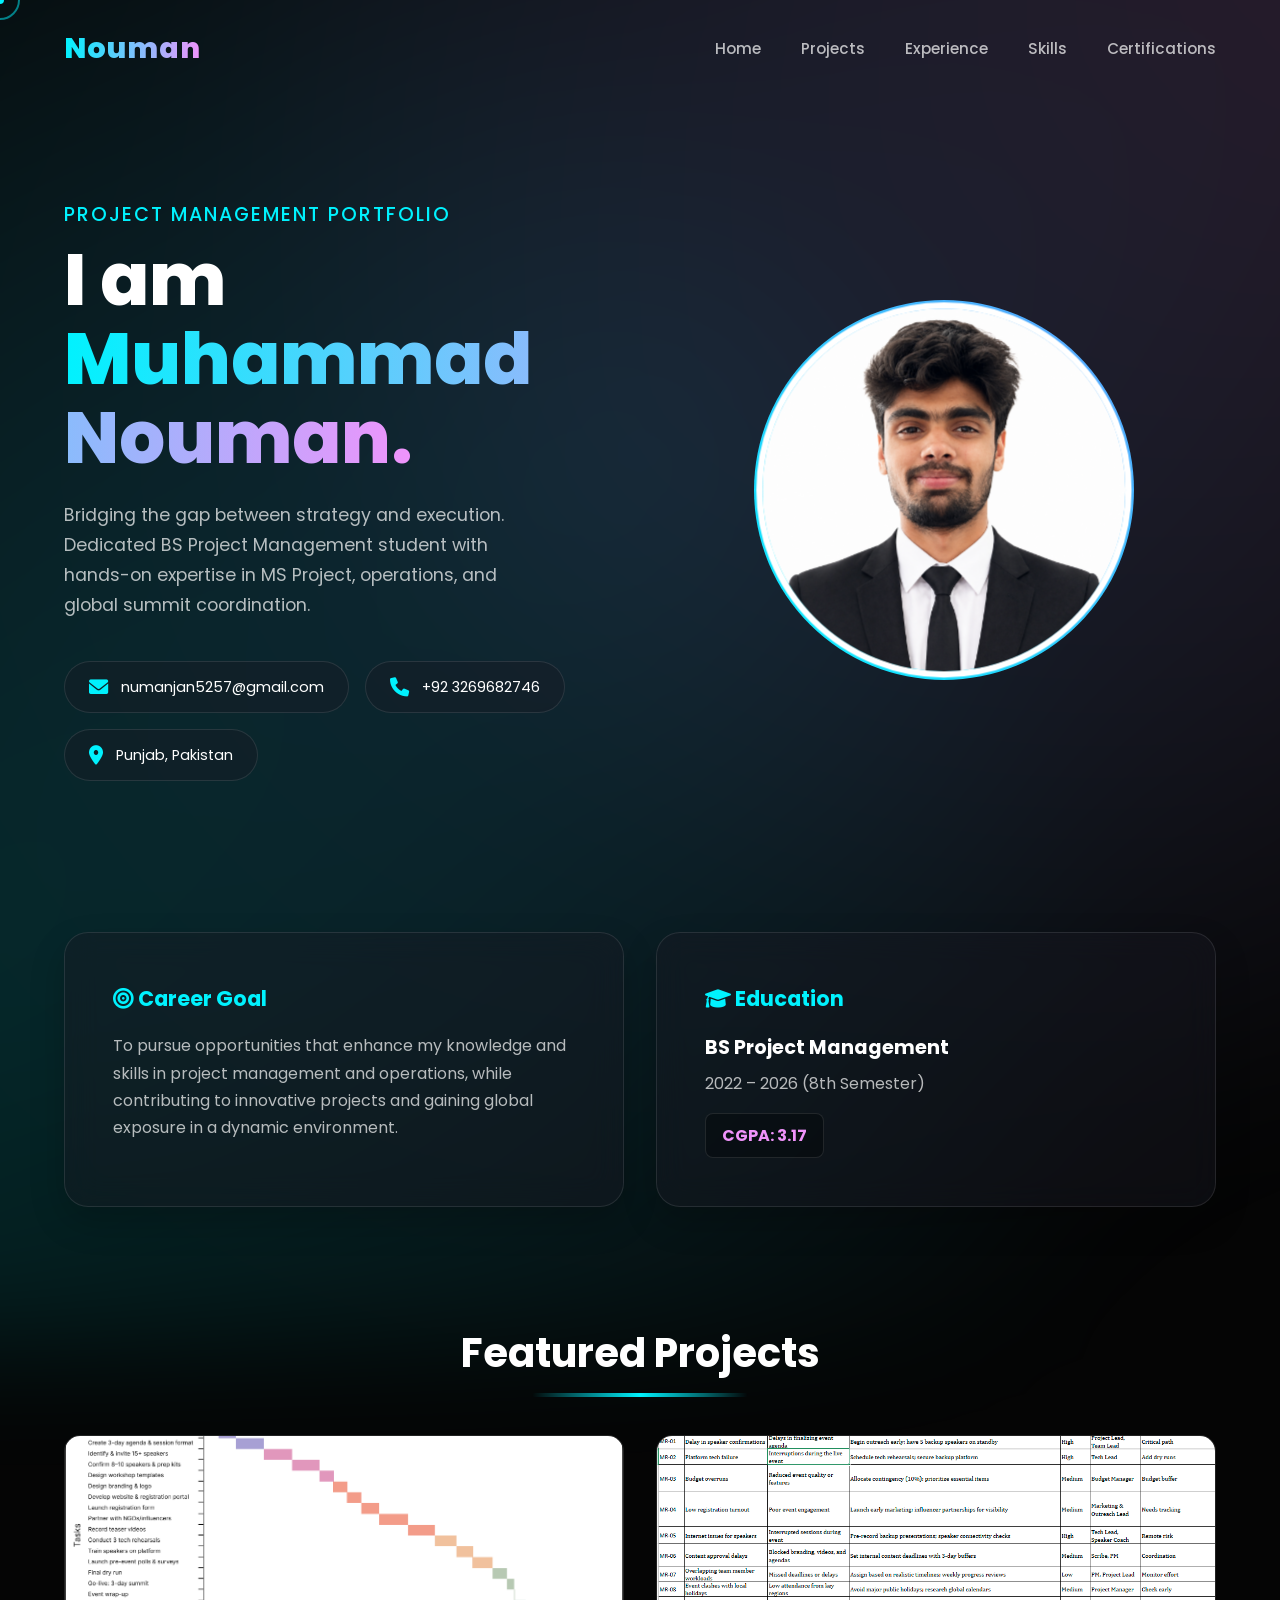
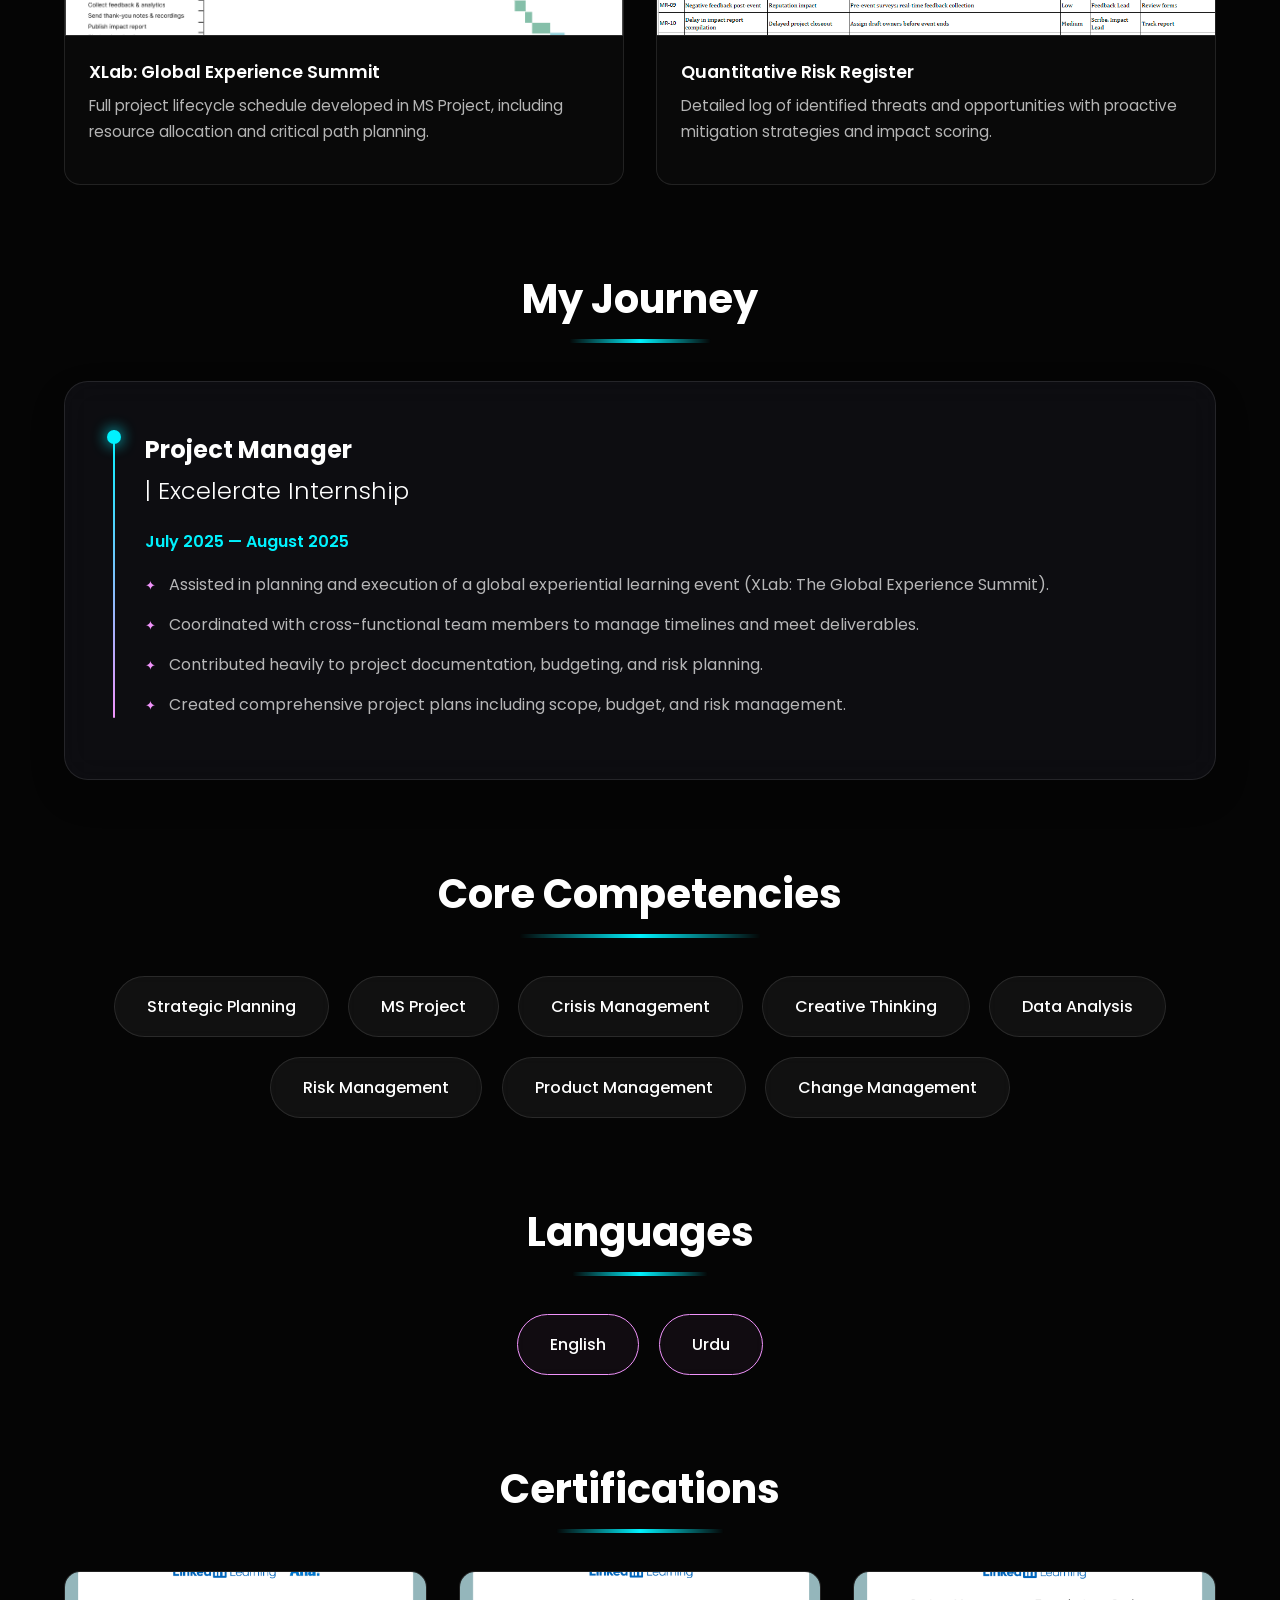
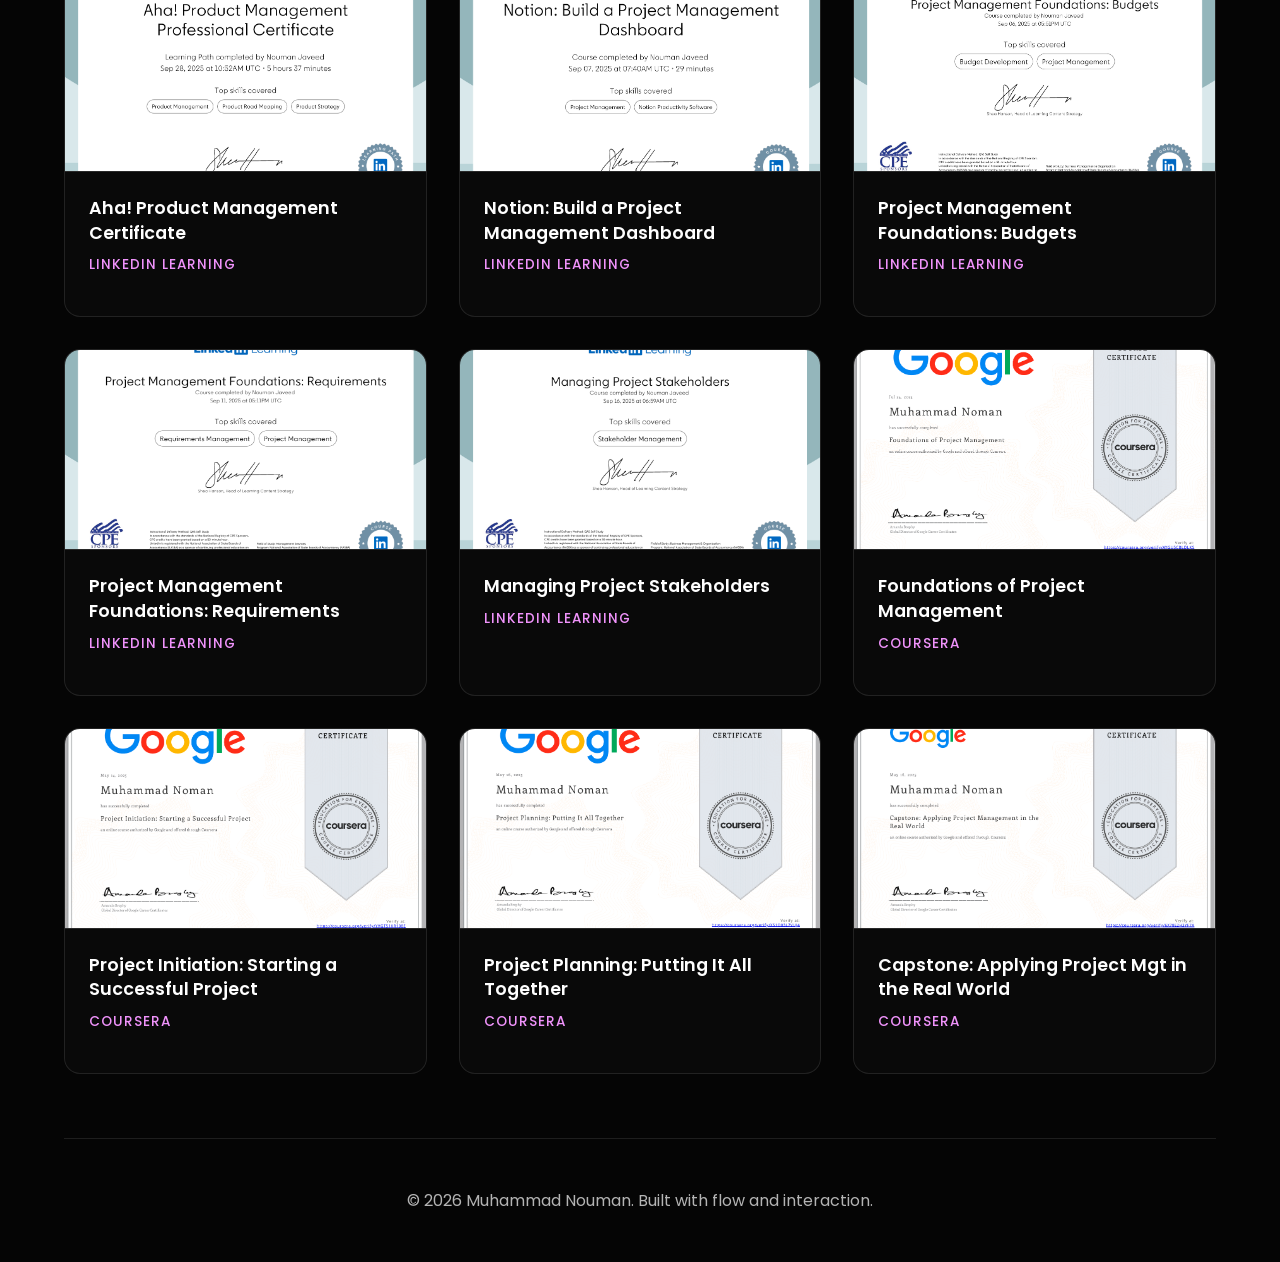
==== commit 0d1f707a: "Update index.html" ====
--- a/index.html
+++ b/index.html
@@ -60,6 +60,12 @@
         .hero-text h2 { font-size: 1.2rem; color: var(--primary); font-weight: 500; margin-bottom: 0.5rem; letter-spacing: 2px; text-transform: uppercase; }
         .hero-text h1 { font-size: 4.5rem; line-height: 1.1; font-weight: 800; margin-bottom: 1.5rem; }
         .hero-text p { font-size: 1.1rem; color: var(--text-muted); margin-bottom: 2.5rem; max-width: 90%; }
+        
+        .name-gradient {
+            background: linear-gradient(to right, var(--primary), var(--accent1));
+            -webkit-background-clip: text;
+            -webkit-text-fill-color: transparent;
+        }
 
         .contact-pills { display: flex; flex-wrap: wrap; gap: 1rem; }
         .contact-pill { display: inline-flex; align-items: center; gap: 0.8rem; background: var(--glass-bg); border: 1px solid var(--glass-border); padding: 0.8rem 1.5rem; border-radius: 40px; font-size: 0.9rem; backdrop-filter: blur(10px); transition: 0.3s; }
@@ -177,7 +183,7 @@
         <section class="hero" id="home">
             <div class="hero-text">
                 <h2 class="fade-in">Project Management Portfolio</h2>
-                <h1 class="fade-in delay-1">I am Muhammad <br>Nouman.</h1>
+                <h1 class="fade-in delay-1">I am <br><span class="name-gradient">Muhammad <br>Nouman.</span></h1>
                 <p class="fade-in delay-2">Bridging the gap between strategy and execution. Dedicated BS Project Management student with hands-on expertise in MS Project, operations, and global summit coordination.</p>
                 
                 <div class="contact-pills fade-in delay-3">
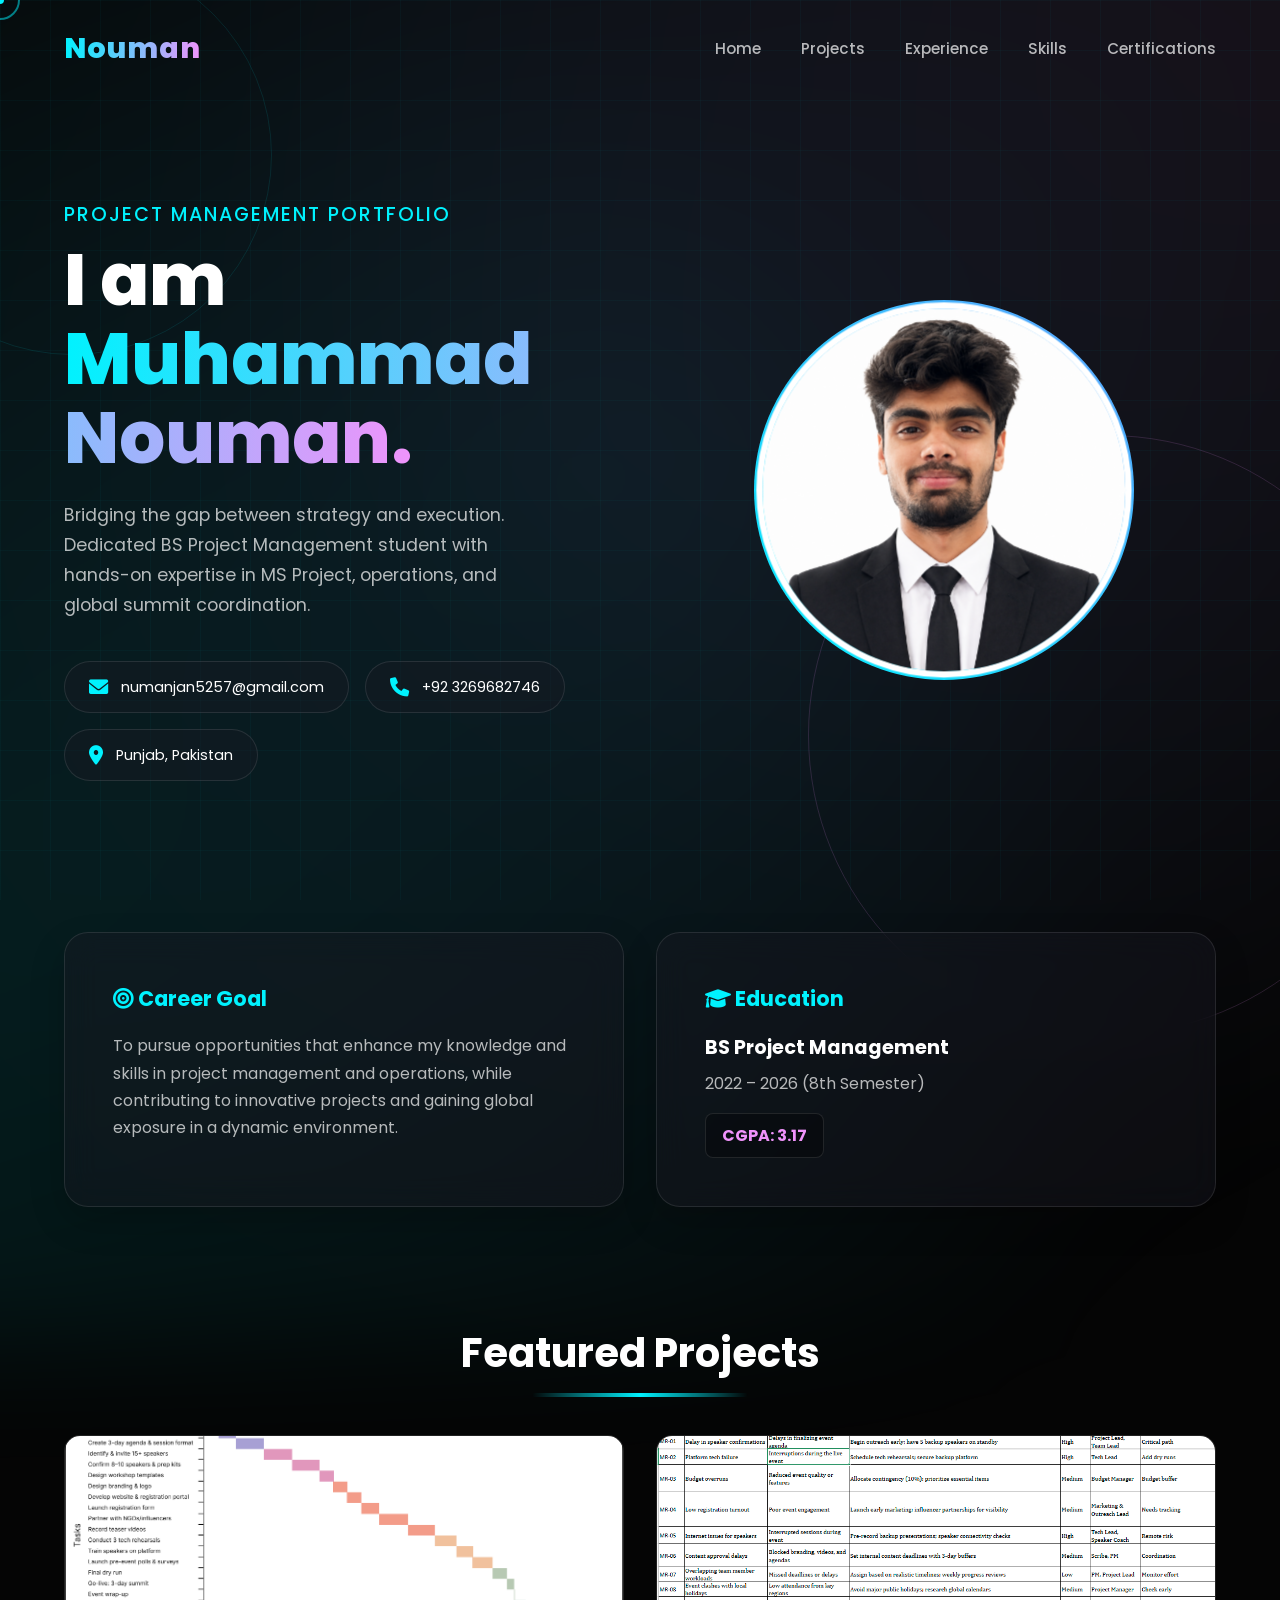
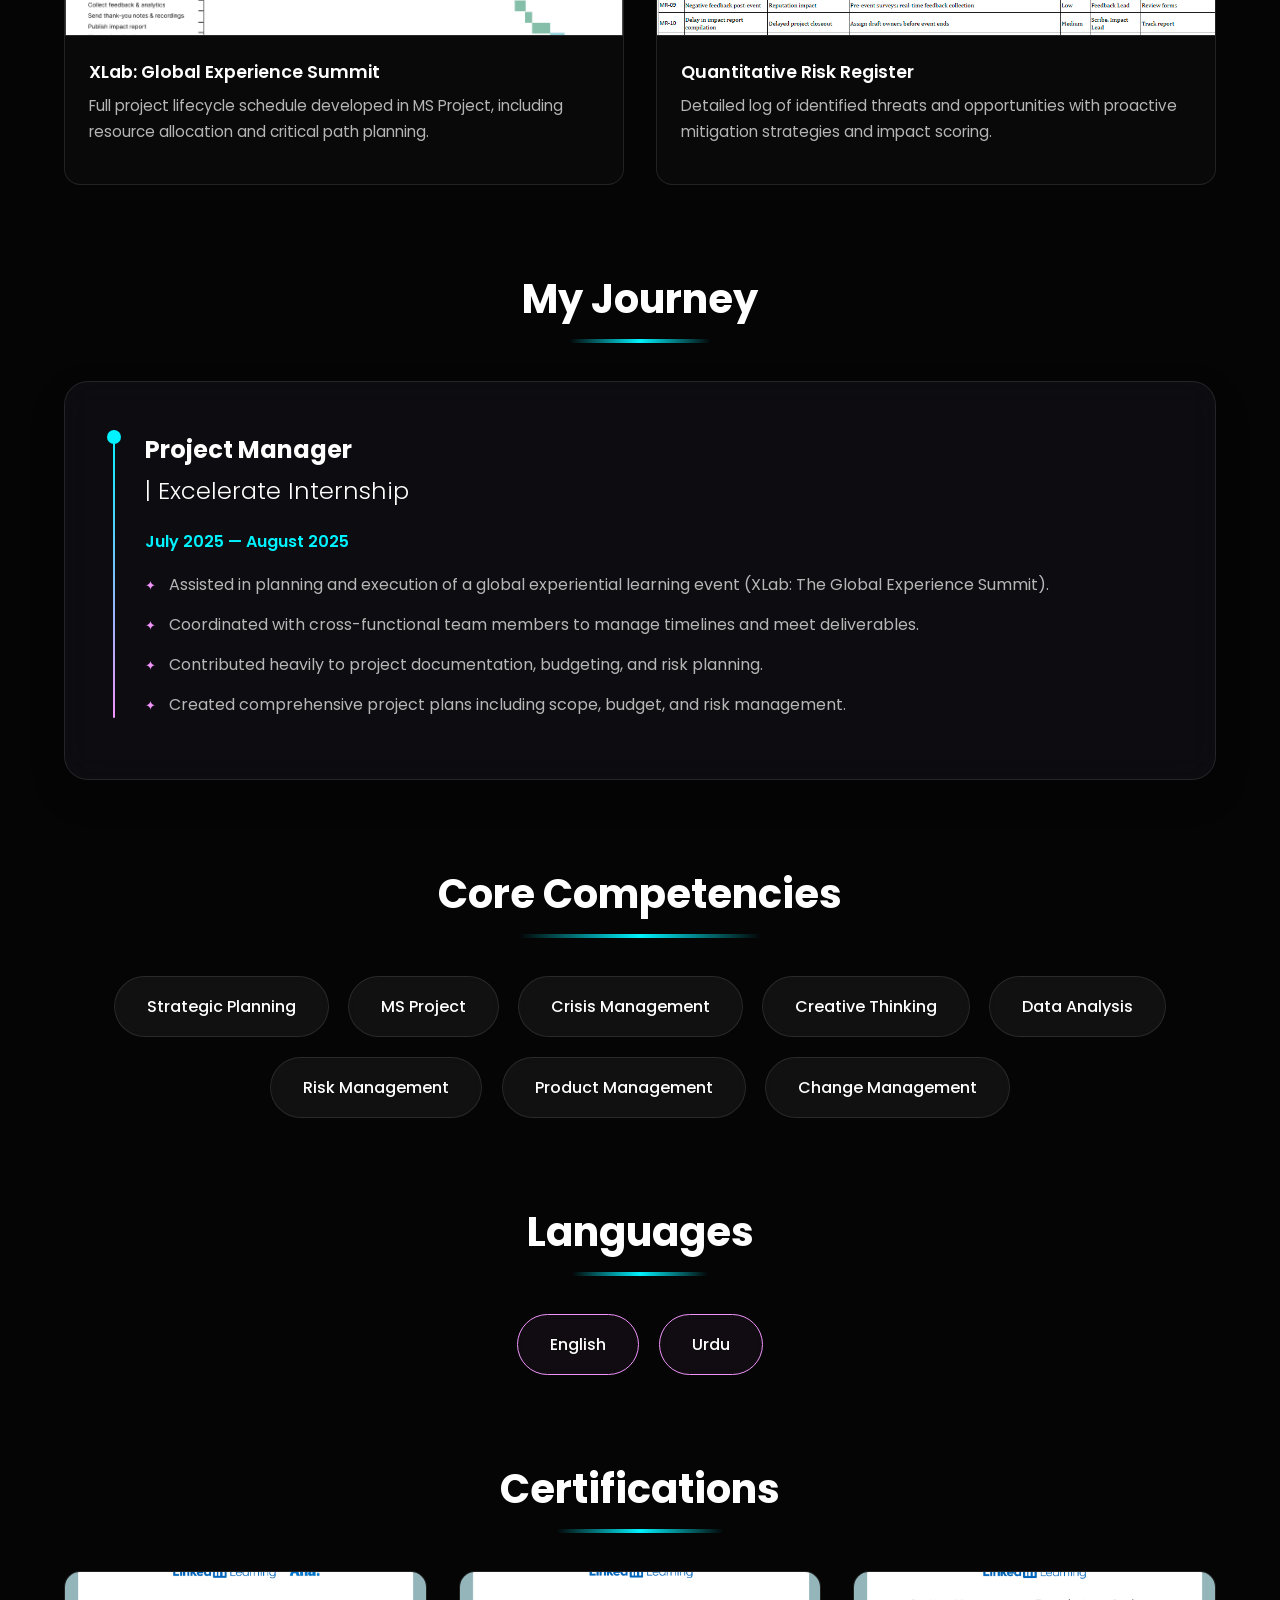
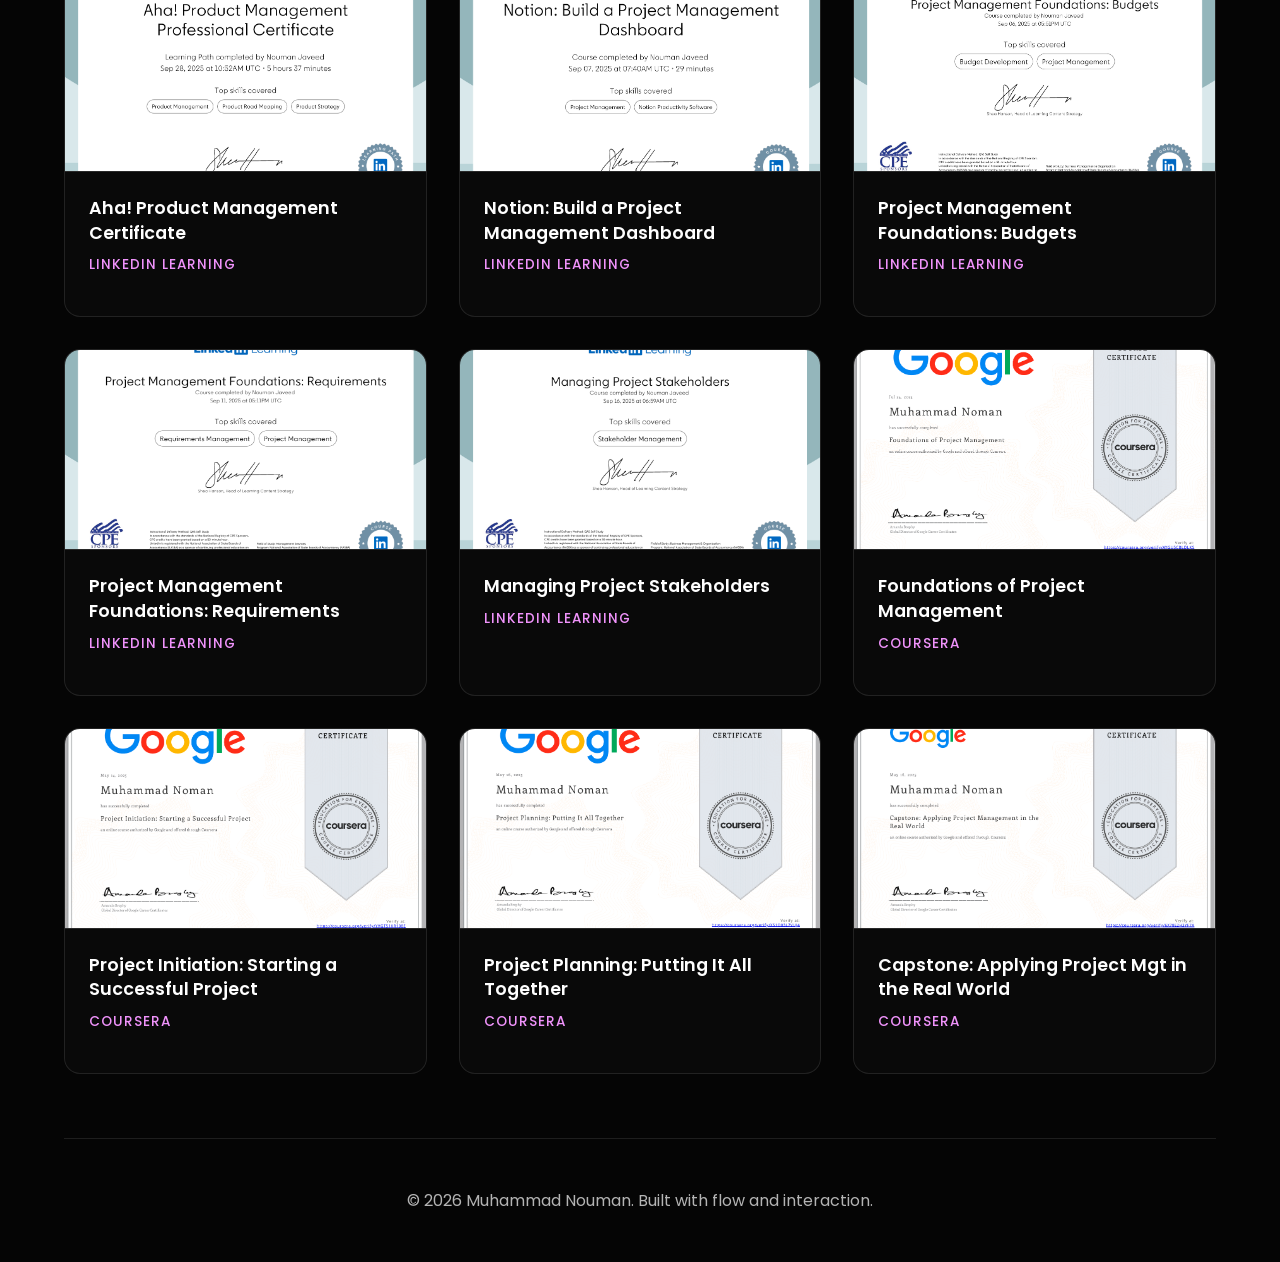
==== commit f86af88d: "Update index.html" ====
--- a/index.html
+++ b/index.html
@@ -22,13 +22,38 @@
         html { scroll-behavior: smooth; overflow-x: hidden; }
         body { background-color: #050505; color: var(--text-main); line-height: 1.7; overflow-x: hidden; position: relative; }
 
-        /* Animated Background */
+        /* 1. Blueprint Analytical Grid */
+        .bg-grid {
+            position: fixed; top: 0; left: 0; width: 100vw; height: 100vh;
+            background-image: 
+                linear-gradient(to right, rgba(0, 242, 254, 0.03) 1px, transparent 1px),
+                linear-gradient(to bottom, rgba(0, 242, 254, 0.03) 1px, transparent 1px);
+            background-size: 50px 50px;
+            z-index: -3;
+            pointer-events: none;
+        }
+
+        /* 2. Floating Network Nodes (PERT Chart Style) */
+        .floating-node {
+            position: fixed; border: 1px solid rgba(240, 147, 251, 0.15); border-radius: 50%;
+            z-index: -2; pointer-events: none; animation: floatNode 20s infinite ease-in-out alternate;
+        }
+        .node-1 { width: 400px; height: 400px; top: -5%; left: -10%; border-color: rgba(0, 242, 254, 0.1); animation-duration: 25s; }
+        .node-2 { width: 600px; height: 600px; bottom: -15%; right: -10%; animation-direction: alternate-reverse; }
+        .node-3 { width: 200px; height: 200px; top: 40%; left: 70%; border-color: rgba(0, 242, 254, 0.1); animation-duration: 18s; }
+
+        @keyframes floatNode {
+            0% { transform: translateY(0) rotate(0deg) scale(1); }
+            100% { transform: translateY(-40px) rotate(180deg) scale(1.05); }
+        }
+
+        /* Animated Background Gradients */
         .bg-animation {
             position: fixed; top: -50%; left: -50%; width: 200%; height: 200%;
-            background: radial-gradient(circle at 50% 50%, rgba(79, 172, 254, 0.15), transparent 60%),
-                        radial-gradient(circle at 80% 20%, rgba(240, 147, 251, 0.15), transparent 50%),
-                        radial-gradient(circle at 20% 80%, rgba(0, 242, 254, 0.15), transparent 50%);
-            z-index: -1; animation: bgFlow 20s infinite linear alternate; filter: blur(60px);
+            background: radial-gradient(circle at 50% 50%, rgba(79, 172, 254, 0.1), transparent 60%),
+                        radial-gradient(circle at 80% 20%, rgba(240, 147, 251, 0.08), transparent 50%),
+                        radial-gradient(circle at 20% 80%, rgba(0, 242, 254, 0.1), transparent 50%);
+            z-index: -4; animation: bgFlow 20s infinite linear alternate; filter: blur(60px);
         }
         @keyframes bgFlow { 0% { transform: rotate(0deg) scale(1); } 100% { transform: rotate(360deg) scale(1.2); } }
 
@@ -75,7 +100,6 @@
         .hero-image-container { flex: 1; display: flex; justify-content: center; perspective: 1000px; }
         .profile-wrapper { width: 380px; height: 380px; border-radius: 50%; padding: 8px; background: linear-gradient(45deg, var(--primary), var(--secondary), var(--accent1), var(--accent2)); background-size: 400%; animation: gradientRing 8s infinite; transform-style: preserve-3d; transition: 0.1s; }
         .profile-img { width: 100%; height: 100%; border-radius: 50%; border: 6px solid #ffffff; object-fit: cover; transform: translateZ(30px); }
-        @keyframes gradientRing { 0% { background-position: 0% 50%; } 50% { background-position: 100% 50%; } 100% { background-position: 0% 50%; } }
 
         /* Centered Section Headers */
         .section-header-container { width: 100%; text-align: center; margin-top: 5rem; margin-bottom: 3rem; }
@@ -86,10 +110,21 @@
         .glass-panel { background: var(--glass-bg); backdrop-filter: blur(16px); border: 1px solid var(--glass-border); border-radius: 24px; padding: 3rem; margin-bottom: 2rem; box-shadow: 0 15px 35px rgba(0,0,0,0.2); transition: 0.4s; }
         .glass-panel:hover { transform: translateY(-5px); box-shadow: 0 20px 40px rgba(0, 242, 254, 0.1); border-color: rgba(0, 242, 254, 0.3); }
 
-        /* Timeline */
+        /* 3. Pulsing Timeline Nodes */
         .timeline { position: relative; padding-left: 2rem; }
         .timeline::before { content: ''; position: absolute; left: 0; top: 0; width: 2px; height: 100%; background: linear-gradient(to bottom, var(--primary), var(--accent1)); border-radius: 2px; }
-        .timeline-node { position: absolute; left: -6px; top: 0; width: 14px; height: 14px; background: var(--primary); border-radius: 50%; box-shadow: 0 0 15px var(--primary); }
+        
+        .timeline-node { 
+            position: absolute; left: -6px; top: 0; width: 14px; height: 14px; 
+            background: var(--primary); border-radius: 50%; 
+            animation: pulseNode 2s infinite; 
+        }
+        @keyframes pulseNode {
+            0% { box-shadow: 0 0 0 0 rgba(0, 242, 254, 0.6); }
+            70% { box-shadow: 0 0 0 12px rgba(0, 242, 254, 0); }
+            100% { box-shadow: 0 0 0 0 rgba(0, 242, 254, 0); }
+        }
+
         .timeline-content h3 { font-size: 1.5rem; margin-bottom: 0.2rem; }
         .timeline-content span { color: var(--primary); font-weight: 600; display: block; margin-bottom: 1rem; }
         .timeline-content ul { list-style: none; color: var(--text-muted); }
@@ -158,6 +193,11 @@
 </head>
 <body>
 
+    <!-- Visual Background Effects -->
+    <div class="bg-grid"></div>
+    <div class="floating-node node-1"></div>
+    <div class="floating-node node-2"></div>
+    <div class="floating-node node-3"></div>
     <div class="bg-animation"></div>
 
     <div class="cursor-dot" id="cursor-dot"></div>
